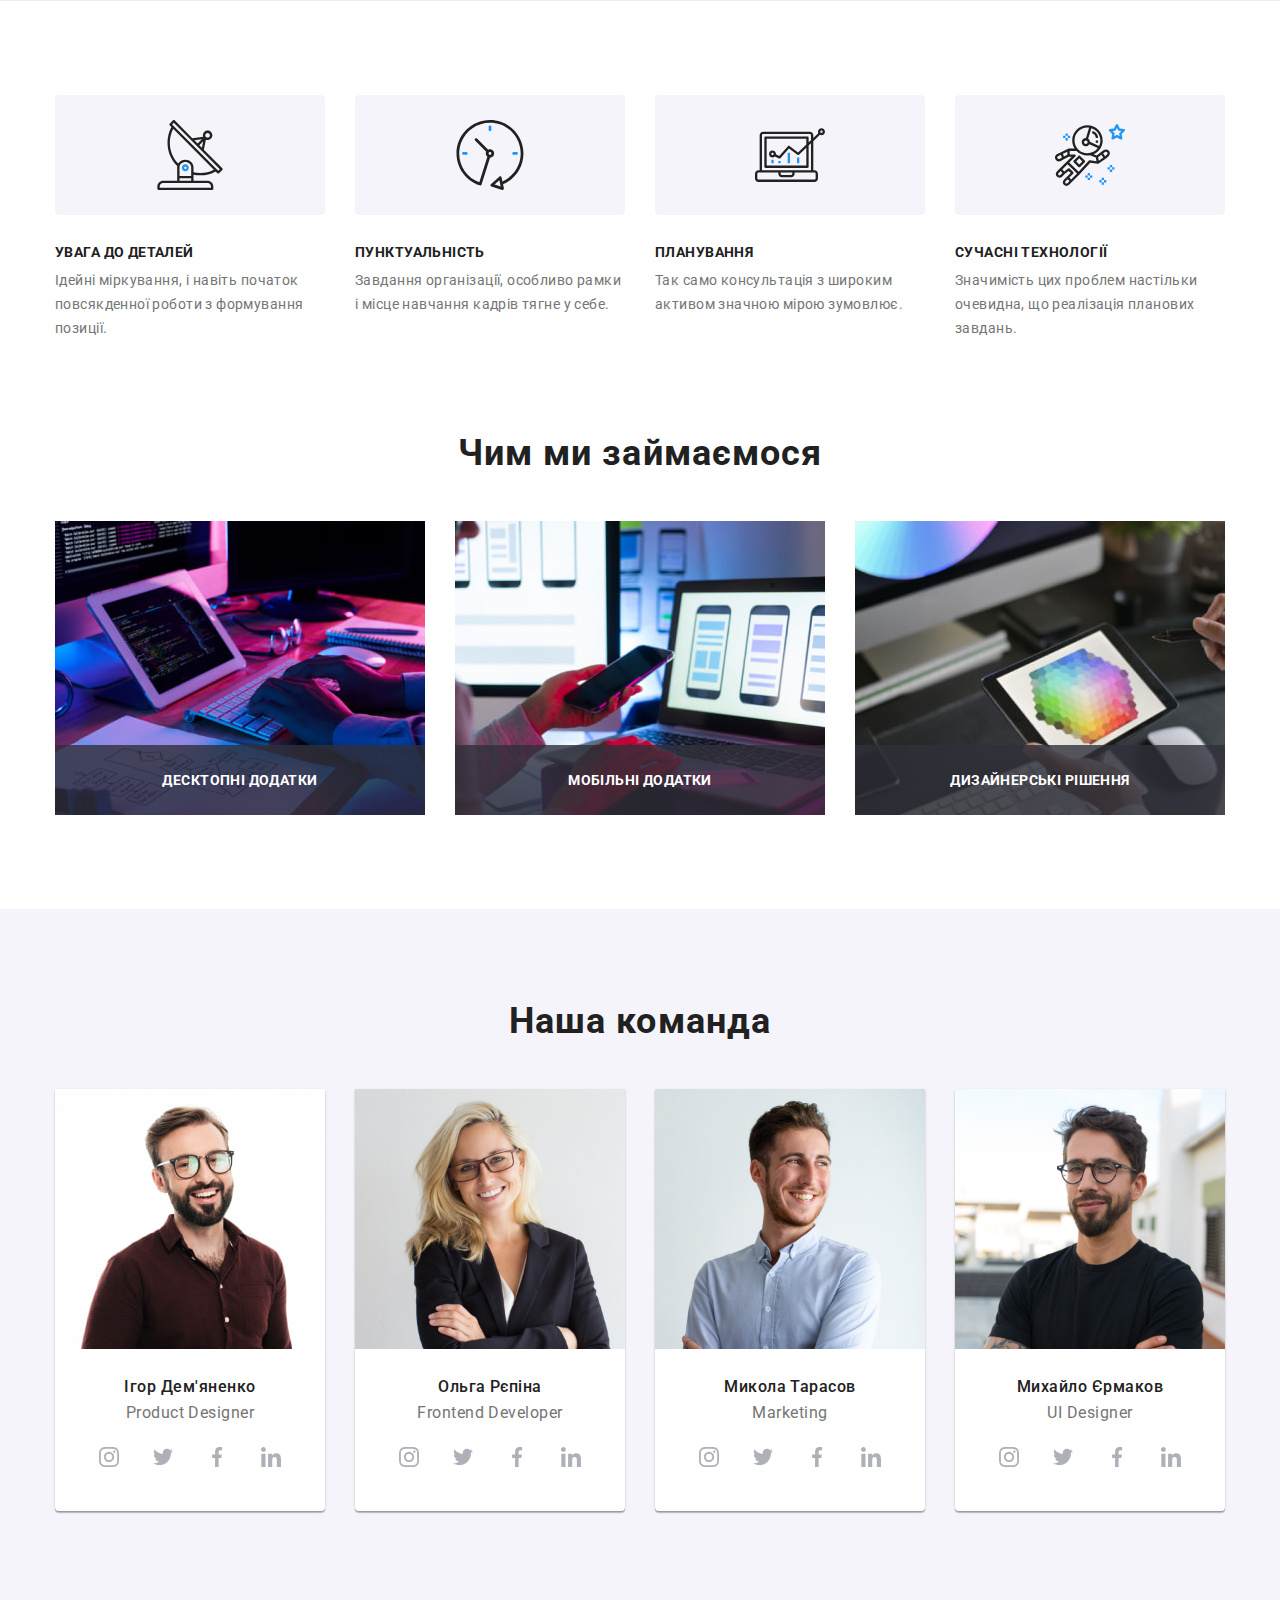
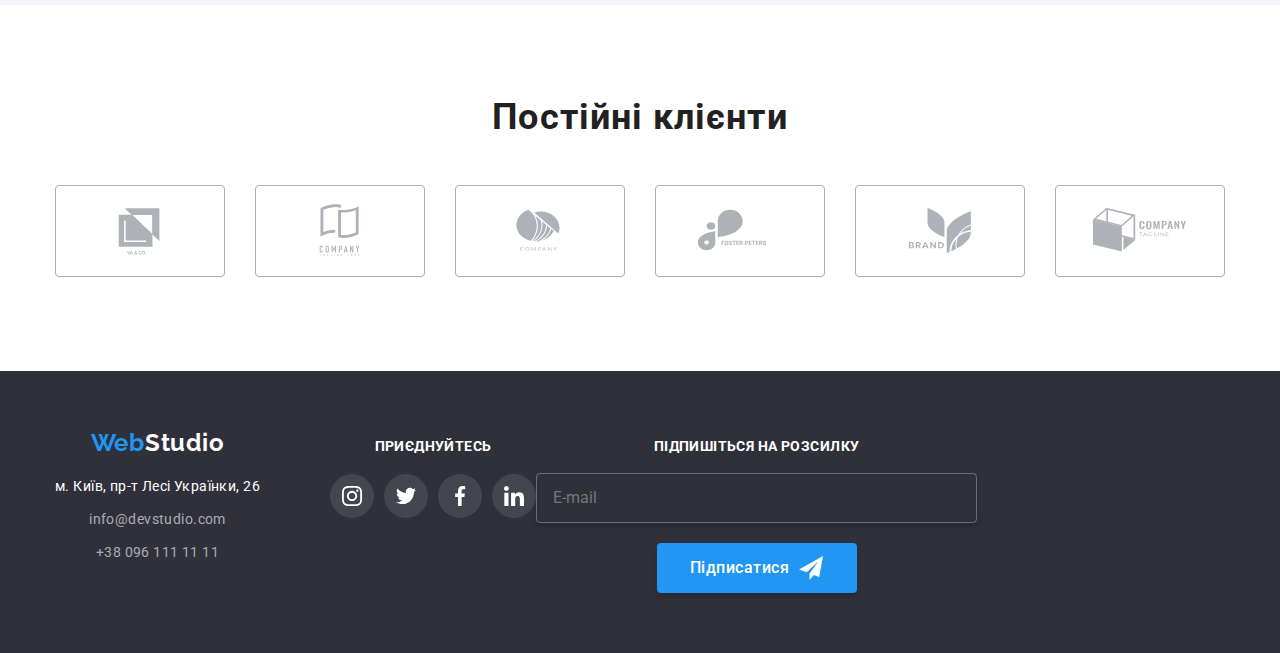
==== index.html @ 17c03bf7 "Update index.html" ====
<!DOCTYPE html>
<html lang="uk">
<head>
    <meta charset="UTF-8">
    <meta name="viewport" content="width=device-width, initial-scale=1.0">
    <title>Головна сторінка студії</title>
    <link rel="preconnect" href="https://fonts.googleapis.com">
    <link rel="preconnect" href="https://fonts.gstatic.com" crossorigin>
    <link rel="stylesheet" href="https://cdn.jsdelivr.net/npm/modern-normalize@2.0.0/modern-normalize.min.css">
    <link
        href="https://fonts.googleapis.com/css2?family=Cookie&family=Montserrat:wght@400;700&family=Raleway:wght@700&family=Roboto:wght@400;500;700;900&display=swap"
        rel="stylesheet">
    <link rel="stylesheet" href="./css/main.min.css">
</head>
<body>
    <header class="header">
       <!-- <div class="header__container container">
          <nav class="navigation">
            <a class="logo" href="/">Web<span class="logo__black">Studio</span></a>
            <ul class="navigation__list list">
                <li class="navigation__item"><a class="navigation__link navigation__link--active" href="./index.html">Студія</a></li>
                <li class="navigation__item"><a class="navigation__link" href="./portfolio.html">Портфоліо</a></li>
                <li class="navigation__item"><a class="navigation__link" href="#">Контакти</a></li>
            </ul>
          </nav>
           <ul class="contact list">
                    <li class="contact__item">
                        <a class="contact__email" href="mailto:info@devstudio.com">
                            <svg class="contact__icon" width="16" height="12">
                               <use href="./img/sprite.svg#icon-envelope">
                               </use>
                            </svg> info@devstudio.com
                        </a>
                    </li>
                    <li class="contact__item">
                        <a class="contact__phone" href="tel:+380961111111">
                           <svg class="contact__icon" width="10" height="16">
                              <use href="./img/sprite.svg#icon-smartphone">
                              </use>
                            </svg> +38 096 111 11 11
                        </a>
                    </li>
            </ul>
       </div> -->
       
       
    </header>

    <main>
        <!-- <section class="section hero overlay">
            <div class="container hero__container">
                <h1 class="hero__title">Ефективні рішення для вашого бізнесу</h1>
                <button type="button" class="btn hero__btn" data-modal-open>Замовити послугу</button>
                <div class="back-drop is-hidden" data-modal>
                    <div class="modal-wrapper">
                      <form class="modal-form">

                        <b class="modal-form__title">Залиште свої дані, ми вам передзвонимо</b>

                    <label for="user-name" class="modal-form__group">
                        <span class="modal-form__label">Ім'я</span>
                        <input class="modal-form__input" id="user-name" type="text" name="user-name">
                        <svg  class="modal-form__icon" width="18" height="18">
                            <use href="./img/sprite.svg#icon-person"></use>
                        </svg>
                    </label>

                    <label for="user-phone" class="modal-form__group">
                        <span class="modal-form__label">Телефон</span>
                        <input class="modal-form__input" id="user-phone" type="tel" name="user-phone">
                        <svg class="modal-form__icon" width="18" height="18">
                            <use href="./img/sprite.svg#icon-phone"></use>
                        </svg>
                    </label>

                    <label for="user-email" class="modal-form__group">
                        <span class="modal-form__label">Пошта</span>
                        <input class="modal-form__input" id="user-email" type="email" name="user-email">
                        <svg class="modal-form__icon" width="18" height="18">
                            <use href="./img/sprite.svg#icon-email"></use>
                        </svg>
                    </label>

                    <label for="user-comment" class="modal-form__comment">
                        <span class="modal-form__label">Коментар</span>
                        <textarea class="modal-form__text-comment" name="user-comment" id="user-comment" cols="30" rows="10" placeholder="Введіть текст"></textarea>
                    </label>

                    <label class="modal-form__agreement">
                        <input type="checkbox" name="checkbox" class="modal-form__checkbox visually-hidden">
                        <span class="modal-form__custom-checkbox">
                            <svg class="modal-form__checkbox-icon" width="16" height="15">
                                <use href="./img/sprite.svg#icon-check"></use>
                            </svg>
                        </span>
                        <span class="modal-form__text-agreement">Погоджуюся з розсилкою та приймаю <a class="modal-form__terms" href="#">Умови договору</a></span>
                    </label>

                    <button class="btn modal-form__btn" type="submit">Відправити</button>
                      </form>
                      <button class="close-btn" data-modal-close> 
                        <svg width="18" height="18">
                            <use class="btn-close" href="./img/sprite.svg#icon-close"></use>
                        </svg>
                    </button>
                    </div>
                </div>
            </div>
        </section> -->

        <section class="section features">
           <div class="container features__container">
            <h2 class="visually-hidden">Особливості роботи</h2>
            <ul class="features__list list">
                <li class="features__item">
                    <div class="features__background"><svg class="features_icon" width="70" height="70">
                        <use href="./img/sprite.svg#icon-antenna"></use>
                          </svg>
                    </div>
                    <h3 class="features__subtitle">УВАГА ДО ДЕТАЛЕЙ</h3>
                    <p class="features__content">Ідейні міркування, і навіть початок повсякденної роботи з формування позиції.</p>
                </li>
                <li class="features__item">
                    <div class="features__background"><svg class="features_icon" width="70" height="70">
                            <use href="./img/sprite.svg#icon-clock"></use>
                        </svg>
                    </div>
                    <h3 class="features__subtitle">ПУНКТУАЛЬНІСТЬ</h3>
                    <p class="features__content">Завдання організації, особливо рамки і місце навчання кадрів тягне у себе.</p>
                </li>
                <li class="features__item">
                    <div class="features__background"><svg class="features_icon" width="70" height="70">
                            <use href="./img/sprite.svg#icon-diagram"></use>
                        </svg>
                    </div>
                    <h3 class="features__subtitle">ПЛАНУВАННЯ</h3>
                    <p class="features__content">Так само консультація з широким активом значною мірою зумовлює.</p>
                    
                </li>
                <li class="features__item">
                    <div class="features__background"><svg class="features_icon" width="70" height="70">
                        <use href="./img/sprite.svg#icon-astronaut"></use>
                        </svg>
                    </div>
                    <h3 class="features__subtitle">СУЧАСНІ ТЕХНОЛОГІЇ</h3>
                    <p class="features__content">Значимість цих проблем настільки очевидна, що реалізація планових завдань.</p>
                </li>
            </ul>
           </div>
            </section>

            <section class="section activity">
               <div class="container activity__container">
                <h2 class="activity__title title">Чим ми займаємося</h2>
                <ul class="activity__list list">
                    <li class="activity__type"><img src="./img/activity/activity1.jpg" alt="Створення дизайнів" width="370" height="294">
                        <p class="activity__descr">Десктопні додатки</p>
                    </li>
                    <li class="activity__type"><img src="./img/activity/activity2.jpg" alt="Адаптивність під різні гаджети" width="370"
                            height="294">
                            <p class="activity__descr">Мобільні додатки</p>
                        </li>
                    <li class="activity__type"><img src="./img/activity/activity3.jpg" alt="Підбір кольорів" width="370" height="294">
                        <p class="activity__descr">Дизайнерські рішення</p>
                    </li>
                </ul>
               </div>
            </section>
        

        <section class="section team">
          <div class="container team__container">
            <h2 class="team__title title">Наша команда</h2>
            <ul class="team__list list">
                <li class="team__member">
                    <img src="./img/team/member1.jpg" alt="Фото Ігоря" width="270" height="260">
                   <div class="team__descr">
                    <h3 class="team__name">Ігор Дем'яненко</h3>
                    <p class="team__position">Product Designer</p>
                    <ul class="list socials">
                        <li class="socials__item">
                            <a class="socials__link" href="" target="_blank" rel="noopener noreferrer" aria-label="іконка Instagram">
                                <svg class="socials__icon" width="20" height="20">
                                    <use href="./img/sprite.svg#icon-instagram"></use>
                                </svg>
                            </a> 
                        </li>
                        <li class="socials__item">
                            <a class="socials__link" href="" target="_blank" rel="noopener noreferrer" aria-label="іконка Twitter">
                                <svg class="socials__icon" width="20" height="20">
                                    <use href="./img/sprite.svg#icon-twitter"></use>
                                </svg>
                            </a>
                        </li>
                        <li class="socials__item">
                            <a class="socials__link" href="" target="_blank" rel="noopener noreferrer" aria-label="іконка Facebook">
                                <svg class="socials__icon" width="20" height="20">
                                    <use href="./img/sprite.svg#icon-facebook"></use>
                                </svg>
                            </a>
                        </li>
                        <li class="socials__item">
                            <a class="socials__link" href="" target="_blank" rel="noopener noreferrer" aria-label="іконка Linkedin">
                                <svg class="socials__icon" width="20" height="20">
                                    <use href="./img/sprite.svg#icon-linkedin"></use>
                                </svg>
                            </a>
                        </li>
                    </ul>
                   </div>
                </li>
                <li class="team__member">
                    <img src="./img/team/member2.jpg" alt="Фото Ольги" width="270" height="260">
                    <div class="team__descr">
                        <h3 class="team__name">Ольга Рєпіна</h3>
                        <p class="team__position">Frontend Developer</p>
                        <ul class="list socials">
                            <li class="socials__item">
                                <a class="socials__link" href="" target="_blank" rel="noopener noreferrer" aria-label="іконка Instagram">
                                    <svg class="socials__icon" width="20" height="20">
                                        <use href="./img/sprite.svg#icon-instagram"></use>
                                    </svg>
                                </a>
                            </li>
                            <li class="socials__item">
                                <a class="socials__link" href="" target="_blank" rel="noopener noreferrer" aria-label="іконка Twitter">
                                    <svg class="socials__icon" width="20" height="20">
                                        <use href="./img/sprite.svg#icon-twitter"></use>
                                    </svg>
                                </a>
                            </li>
                            <li class="socials__item">
                                <a class="socials__link" href="" target="_blank" rel="noopener noreferrer" aria-label="іконка Facebook">
                                    <svg class="socials__icon" width="20" height="20">
                                        <use href="./img/sprite.svg#icon-facebook"></use>
                                    </svg>
                                </a>
                            </li>
                            <li class="socials__item">
                                <a class="socials__link" href="" target="_blank" rel="noopener noreferrer" aria-label="іконка Linkedin">
                                    <svg class="socials__icon" width="20" height="20">
                                        <use href="./img/sprite.svg#icon-linkedin"></use>
                                    </svg>
                                </a>
                            </li>
                        </ul>
                    </div>
                </li>
                <li class="team__member">
                    <img src="./img/team/member3.jpg" alt="Фото Миколи" width="270" height="260">
                    <div class="team__descr">
                        <h3 class="team__name">Микола Тарасов</h3>
                        <p class="team__position">Marketing</p>
                        <ul class="list socials">
                            <li class="socials__item">
                                <a class="socials__link" href="" target="_blank" rel="noopener noreferrer" aria-label="іконка Instagram">
                                    <svg class="socials__icon" width="20" height="20">
                                        <use href="./img/sprite.svg#icon-instagram"></use>
                                    </svg>
                                </a>
                            </li>
                            <li class="socials__item">
                                <a class="socials__link" href="" target="_blank" rel="noopener noreferrer" aria-label="іконка Twitter">
                                    <svg class="socials__icon" width="20" height="20">
                                        <use href="./img/sprite.svg#icon-twitter"></use>
                                    </svg>
                                </a>
                            </li>
                            <li class="socials__item">
                                <a class="socials__link" href="" target="_blank" rel="noopener noreferrer" aria-label="іконка Facebook">
                                    <svg class="socials__icon" width="20" height="20">
                                        <use href="./img/sprite.svg#icon-facebook"></use>
                                    </svg>
                                </a>
                            </li>
                            <li class="socials__item">
                                <a class="socials__link" href="" target="_blank" rel="noopener noreferrer" aria-label="іконка Linkedin">
                                    <svg class="socials__icon" width="20" height="20">
                                        <use href="./img/sprite.svg#icon-linkedin"></use>
                                    </svg>
                                </a>
                            </li>
                        </ul>
                    </div>
                </li>
                <li class="team__member">
                    <img src="./img/team/member4.jpg" alt="Фото Михайла" width="270" height="260">
                    <div class="team__descr">
                        <h3 class="team__name">Михайло Єрмаков</h3>
                        <p class="team__position">UI Designer</p>
                        <ul class="list socials">
                            <li class="socials__item">
                                <a class="socials__link" href="" target="_blank" rel="noopener noreferrer" aria-label="іконка Instagram">
                                    <svg class="socials__icon" width="20" height="20">
                                        <use href="./img/sprite.svg#icon-instagram"></use>
                                    </svg>
                                </a>
                            </li>
                            <li class="socials__item">
                                <a class="socials__link" href="" target="_blank" rel="noopener noreferrer" aria-label="іконка Twitter">
                                    <svg class="socials__icon" width="20" height="20">
                                        <use href="./img/sprite.svg#icon-twitter"></use>
                                    </svg>
                                </a>
                            </li>
                            <li class="socials__item">
                                <a class="socials__link" href="" target="_blank" rel="noopener noreferrer" aria-label="іконка Facebook">
                                    <svg class="socials__icon" width="20" height="20">
                                        <use href="./img/sprite.svg#icon-facebook"></use>
                                    </svg>
                                </a>
                            </li>
                            <li class="socials__item">
                                <a class="socials__link" href="" target="_blank" rel="noopener noreferrer" aria-label="іконка Linkedin">
                                    <svg class="socials__icon" width="20" height="20">
                                        <use href="./img/sprite.svg#icon-linkedin"></use>
                                    </svg>
                                </a>
                            </li>
                        </ul>
                    </div>
                </li>
            </ul>
          </div>
        </section>

        <section class="section clients">
            <div class="container clients__container">
                <h2 class="title clients__title">Постійні клієнти</h2>
                <ul class="clients-list list">
                    <li class="clients-list__item">
                        <a href="#" class="clients-list__link">
                            <svg class="clients-list__icon" width="106" height="60">
                                <use href="./img/sprite.svg#icon-logo-1"></use>
                            </svg>
                        </a>
                    </li>
                    <li class="clients-list__item">
                        <a href="#" class="clients-list__link">
                            <svg class="clients-list__icon" width="106" height="60">
                                <use href="./img/sprite.svg#icon-logo-2"></use>
                            </svg>
                        </a>
                    </li>
                    <li class="clients-list__item">
                        <a href="#" class="clients-list__link">
                            <svg class="clients-list__icon" width="106" height="60">
                                <use href="./img/sprite.svg#icon-logo-3"></use>
                            </svg>
                        </a>
                    </li>
                    <li class="clients-list__item">
                        <a href="#" class="clients-list__link">
                            <svg class="clients-list__icon" width="106" height="60">
                                <use href="./img/sprite.svg#icon-logo-4"></use>
                            </svg>
                        </a>
                    </li>
                    <li class="clients-list__item">
                        <a href="#" class="clients-list__link">
                            <svg class="clients-list__icon" width="106" height="60">
                                <use href="./img/sprite.svg#icon-logo-5"></use>
                            </svg>
                        </a>
                    </li>
                    <li class="clients-list__item">
                        <a href="#" class="clients-list__link">
                            <svg class="clients-list__icon" width="106" height="60">
                                <use href="./img/sprite.svg#icon-logo-6"></use>
                            </svg>
                        </a>
                    </li>
                </ul>
            </div>
        </section> 
    </main>

    <footer class="section footer">

      <div class="container footer__container">
        <div class="footer__address"> <a class="footer__logo logo" href="/">Web<span class="logo__white">Studio</span></a>
        <address class="address">
            <p class="address__text">м. Київ, пр-т Лесі Українки, 26</p>
            <a class="address__email" href="mailto:info@devstudio.com">info@devstudio.com</a>
            <a class="address__phone" href="tel:+380961111111">+38 096 111 11 11</a>
        </address>
        </div>
        <div class="footer__content">
            <h2 class="footer-title">Приєднуйтесь</h2>
        
            <ul class="list footer__list">
                <li class="footer__item">
                    <a class="footer__link" href="" target="_blank" rel="noopener noreferrer" aria-label="іконка Instagram">
                        <svg class="footer__icon" width="20" height="20">
                            <use href="./img/sprite.svg#icon-instagram"></use>
                        </svg>
                    </a>
                </li>
                <li class="footer__item">
                    <a class="footer__link" href="" target="_blank" rel="noopener noreferrer" aria-label="іконка Twitter">
                        <svg class="footer__icon" width="20" height="20">
                            <use href="./img/sprite.svg#icon-twitter"></use>
                        </svg>
                    </a>
                </li>
                <li class="footer__item">
                    <a class="footer__link" href="" target="_blank" rel="noopener noreferrer" aria-label="іконка Facebook">
                        <svg class="footer__icon" width="20" height="20">
                            <use href="./img/sprite.svg#icon-facebook"></use>
                        </svg>
                    </a>
                </li>
                <li class="footer__item">
                    <a class="footer__link" href="" target="_blank" rel="noopener noreferrer" aria-label="іконка Linkedin">
                        <svg class="footer__icon" width="20" height="20">
                            <use href="./img/sprite.svg#icon-linkedin"></use>
                        </svg>
                    </a>
                </li>
            </ul>
        </div>

        <form class="follow" name="follow-up">
            <b class="follow__title">Підпишіться на розсилку</b>
           <div class="follow__wrapper">
            <input class="follow__input" name="email" id="email" type="email" placeholder="E-mail" />
            <button class="follow__btn btn" type="submit">Підписатися</button>
           </div>
        </form>
       
      </div>
    </footer>
    
    <!-- <div class="mob-menu container">
        <ul class="mob-menu__nav list">
            <li class="mob-menu__item"> 
                <a href="" class="mob-menu__link">Студія</a>
             </li>
            <li class="mob-menu__item"> 
                <a href="" class="mob-menu__link">Портфоліо</a>
             </li>
            <li class="mob-menu__item"> 
                <a href="" class="mob-menu__link">Контакти</a>
             </li>
        </ul>
    
        <ul class="mob-menu__contacts list">
            <li class="mob-menu__contact-item"> 
                <a href="tel:+380961111111" class="mob-menu__tel">+38 096 111 11 11</a>
            </li>
            <li class="mob-menu__contact-item"> 
                <a href="mailto:info@devstudio.com"
                    class="mob-menu__mail">info@devstudio.com</a>
                </li>
        </ul>
    
        <ul class="mob-menu__socials list">
            <li class="mob-menu__socials-item">
                <a href="" class="mob-menu__socials-link after">Instagram</a>
            </li>
            <li class="mob-menu__socials-item">
                <a href="" class="mob-menu__socials-link after">Twitter</a>
            </li>
            <li class="mob-menu__socials-item">
                <a href="" class="mob-menu__socials-link after">Facebook</a>
            </li>
            <li class="mob-menu__socials-item">
                <a href="" class="mob-menu__socials-link">LinkedIn</a>
            </li>
        </ul>
      
    </div> -->
    
    <script src="./js/modal.js"></script>

</body>
</html>
---- css/main.min.css ----
:root{--main-font: "Roboto", sans-serif;--secondary-font: "Raleway", sans-serif;--main-cl: #757575;--accent-cl: #2196F3;--white-cl: #FFFFFF;--title-cl: #212121;--txt-footer-cl: rgba(255, 255, 255, 0.60);--black-cl: #000000;--border-cl: #ECECEC;--icon-cl: rgba(175, 177, 184, 1);--dark-bg: #2F303A;--light-bg: #F5F4FA;--accent-bg: #2196F3;--hero-bg: #c4c4c4;--standard: 250ms cubic-bezier(0.4, 0, 0.2, 1)}.visually-hidden{-webkit-clip-path:inset(50%);clip-path:inset(50%);height:1px;overflow:hidden;position:absolute;white-space:nowrap;width:1px}body{font-family:var(--main-font);color:var(--main-cl)}img{display:block}.section{padding-top:60px;padding-bottom:60px}@media screen and (min-width: 1200px){.section{padding-top:94px;padding-bottom:94px}}.title{margin-bottom:50px;color:var(--title-cl);text-align:center;font-size:36px;font-weight:700;line-height:1;letter-spacing:1.08px}.btn{font-family:inherit;cursor:pointer;padding:10px 32px;color:var(--white-cl);background-color:var(--accent-bg);text-align:center;font-size:16px;font-weight:500;line-height:1.62;letter-spacing:.48px;border:none;border-radius:4px;-webkit-box-shadow:0px 4px 4px 0px rgba(0,0,0,.15);box-shadow:0px 4px 4px 0px rgba(0,0,0,.15)}.container{padding-left:15px;padding-right:15px;margin-left:auto;margin-right:auto}@media screen and (min-width: 480px){.container{width:480px}}@media screen and (min-width: 768px){.container{width:768px}}@media screen and (min-width: 1200px){.container{width:1200px}}h1,h2,h3,h4,h5,h6,p{margin:0}.list{list-style:none;padding:0;margin:0}.header{border-bottom:1px solid var(--border-cl)}.header__container{display:-webkit-box;display:-ms-flexbox;display:flex;-webkit-box-align:center;-ms-flex-align:center;align-items:center}.logo{margin-right:93px;color:var(--accent-cl);font-family:var(--secondary-font);font-size:26px;font-weight:700;line-height:1;letter-spacing:.78px;text-decoration:none}.logo__black{color:var(--black-cl)}.logo__white{color:var(--white-cl)}.navigation{display:-webkit-box;display:-ms-flexbox;display:flex;-webkit-box-align:center;-ms-flex-align:center;align-items:center}.navigation__list{display:-webkit-box;display:-ms-flexbox;display:flex}.navigation__item:not(:last-child){margin-right:50px}.navigation__link{position:relative;display:block;padding-top:32px;padding-bottom:32px;color:var(--title-cl);font-size:14px;font-weight:500;line-height:1;letter-spacing:.28px;text-decoration:none;-webkit-transition:color var(--standard);transition:color var(--standard)}.navigation__link:hover,.navigation__link:focus{color:var(--accent-cl)}.navigation__link--active{color:var(--accent-cl)}.navigation__link--active::after{content:"";display:block;position:absolute;bottom:0;left:0;width:100%;height:4px;border-radius:2px;background-color:var(--accent-cl)}.contact{display:-webkit-box;display:-ms-flexbox;display:flex;-webkit-box-align:center;-ms-flex-align:center;align-items:center;margin-left:auto}.contact__item{margin-left:50px}.contact__email{text-decoration:none;display:-webkit-box;display:-ms-flexbox;display:flex;-webkit-box-align:center;-ms-flex-align:center;align-items:center;color:var(--main-cl);font-size:14px;font-weight:500;line-height:1;letter-spacing:.28px;-webkit-transition:color var(--standard);transition:color var(--standard)}.contact__email:hover,.contact__email:focus{color:var(--accent-cl)}.contact__phone{text-decoration:none;display:-webkit-box;display:-ms-flexbox;display:flex;-webkit-box-align:center;-ms-flex-align:center;align-items:center;color:var(--main-cl);font-size:14px;font-weight:500;line-height:1;letter-spacing:.28px;-webkit-transition:color var(--standard);transition:color var(--standard)}.contact__phone:hover,.contact__phone:focus{color:var(--accent-cl)}.contact__icon{fill:#757575;margin-right:10px;-webkit-transition:fill var(--standard);transition:fill var(--standard)}.contact__email:hover .contact__icon,.contact__email:focus .contact__icon{fill:var(--accent-cl)}.contact__phone:hover .contact__icon,.contact__phone:focus .contact__icon{fill:var(--accent-cl)}.hero{padding-top:200px;padding-bottom:200px}.overlay{max-width:1600px;margin-left:auto;margin-right:auto;background-color:var(--hero-bg);background-image:-webkit-gradient(linear, left top, right top, from(rgba(47, 48, 58, 0.4)), to(rgba(47, 48, 58, 0.4))),url(../img/hero/overlay.jpg);background-image:linear-gradient(to right, rgba(47, 48, 58, 0.4), rgba(47, 48, 58, 0.4)),url(../img/hero/overlay.jpg);background-repeat:no-repeat;background-position:center}.hero__title{margin:0 auto;width:696px;margin-bottom:30px;color:var(--white-cl);text-align:center;font-size:44px;font-weight:900;line-height:1.36;letter-spacing:2.64px;text-transform:uppercase}.hero__btn{display:block;margin:0 auto}.back-drop{position:fixed;top:0;right:0;width:100%;height:100%;background-color:rgba(0,0,0,.2);z-index:10;opacity:1;visibility:visible;-webkit-transition:opacity var(--standard),visibility var(--standard);transition:opacity var(--standard),visibility var(--standard)}.back-drop.is-hidden{opacity:0;pointer-events:none;visibility:hidden}.back-drop.is-hidden .modal-wrapper{-webkit-transform:translate(-50%, -50%) scale(0.9);transform:translate(-50%, -50%) scale(0.9)}.modal-wrapper{padding:40px;position:absolute;top:50%;left:50%;width:528px;height:581px;border-radius:4px;background:var(--white-cl);-webkit-box-shadow:0px 2px 1px 0px rgba(0,0,0,.2),0px 1px 1px 0px rgba(0,0,0,.14),0px 1px 3px 0px rgba(0,0,0,.12);box-shadow:0px 2px 1px 0px rgba(0,0,0,.2),0px 1px 1px 0px rgba(0,0,0,.14),0px 1px 3px 0px rgba(0,0,0,.12);-webkit-transform:translate(-50%, -50%) scale(1.1);transform:translate(-50%, -50%) scale(1.1);-webkit-transition:-webkit-transform var(--standard);transition:-webkit-transform var(--standard);transition:transform var(--standard);transition:transform var(--standard), -webkit-transform var(--standard)}.close-btn{position:absolute;top:8px;right:8px;display:-webkit-box;display:-ms-flexbox;display:flex;-webkit-box-align:center;-ms-flex-align:center;align-items:center;-webkit-box-pack:center;-ms-flex-pack:center;justify-content:center;width:30px;height:30px;padding:0;background-color:var(--white-cl);border-radius:50%;border:1px solid rgba(0,0,0,.1);cursor:pointer;-webkit-transition:fill var(--standard);transition:fill var(--standard)}.close-btn:hover,.close-btn:focus{fill:var(--accent-cl)}.modal-form{width:448px}.modal-form__title{display:block;margin-bottom:12px;color:var(--title-cl);text-align:center;font-size:20px;font-weight:700;line-height:1;letter-spacing:.6px}.modal-form__group{display:block;margin-bottom:10px;position:relative;cursor:pointer}.modal-form__group:last-child{margin-bottom:0}.modal-form__label{display:block;margin-bottom:4px;color:var(--main-cl);font-size:12px;line-height:1;letter-spacing:.12px}.modal-form__input{position:relative;outline:rgba(0,0,0,0);width:100%;height:40px;padding:12px 42px;border-radius:4px;border:1px solid rgba(33,33,33,.2);-webkit-transition:border-color var(--standard);transition:border-color var(--standard)}.modal-form__input:focus,.modal-form__input:hover{border:1px solid #2196f3;border-radius:4px}.modal-form__text-comment{margin-bottom:20px;padding:12px 16px;outline:rgba(0,0,0,0);width:100%;height:120px;border-radius:4px;border:1px solid rgba(33,33,33,.2);resize:none;-webkit-transition:border-color var(--standard);transition:border-color var(--standard)}.modal-form__text-comment:focus,.modal-form__text-comment:hover{border:1px solid #2196f3;border-radius:4px}.modal-form__text-comment::-webkit-input-placeholder{color:rgba(117,117,117,.5);font-size:12px;line-height:1;letter-spacing:.12px}.modal-form__text-comment::-moz-placeholder{color:rgba(117,117,117,.5);font-size:12px;line-height:1;letter-spacing:.12px}.modal-form__text-comment:-ms-input-placeholder{color:rgba(117,117,117,.5);font-size:12px;line-height:1;letter-spacing:.12px}.modal-form__text-comment::-ms-input-placeholder{color:rgba(117,117,117,.5);font-size:12px;line-height:1;letter-spacing:.12px}.modal-form__text-comment::placeholder{color:rgba(117,117,117,.5);font-size:12px;line-height:1;letter-spacing:.12px}.modal-form__icon{position:absolute;bottom:11px;left:12px;fill:var(--title-cl);-webkit-transition:fill var(--standard);transition:fill var(--standard)}.modal-form__input:focus~.modal-form__icon,.modal-form__input:hover~.modal-form__icon{fill:var(--accent-cl)}.modal-form__agreement{display:-webkit-box;display:-ms-flexbox;display:flex;-webkit-box-align:baseline;-ms-flex-align:baseline;align-items:baseline;-webkit-box-pack:center;-ms-flex-pack:center;justify-content:center}.modal-form__custom-checkbox{margin-right:7px;width:16px;height:15px;display:-webkit-box;display:-ms-flexbox;display:flex;-webkit-box-align:center;-ms-flex-align:center;align-items:center;-webkit-box-pack:center;-ms-flex-pack:center;justify-content:center;outline:2px solid var(--title-cl);outline-offset:-2px;border-radius:2px;-webkit-transition:outline var(--standard),background-color var(--standard);transition:outline var(--standard),background-color var(--standard)}.modal-form__checkbox:focus+.modal-form__custom-checkbox{outline:2px solid var(--accent-cl)}.modal-form__checkbox-icon{opacity:0;border-radius:2px;-webkit-transition:opacity var(--standard);transition:opacity var(--standard)}.modal-form__checkbox:checked+.modal-form__custom-checkbox{outline:var(--accent-cl);background-color:var(--accent-cl)}.modal-form__checkbox:checked+.modal-form__custom-checkbox .modal-form__checkbox-icon{opacity:1}.modal-form__text-agreement{margin-bottom:36px;color:var(--main-cl);font-size:14px;line-height:1.71;letter-spacing:.42px}.modal-form__terms{color:var(--accent-cl);line-height:24px;letter-spacing:.42px}.modal-form__btn{display:block;margin:0 auto;width:200px;height:50px;border:none;border-radius:4px;background:var(--accent-cl);-webkit-box-shadow:0px 4px 4px 0px rgba(0,0,0,.15);box-shadow:0px 4px 4px 0px rgba(0,0,0,.15);color:var(--white-cl);text-align:center;font-size:16px;font-weight:700;line-height:1.87;letter-spacing:.96px}.features__list{display:-webkit-box;display:-ms-flexbox;display:flex;-ms-flex-wrap:wrap;flex-wrap:wrap}@media screen and (max-width: 767.98px){.features__list{display:block}}@media screen and (min-width: 768px)and (max-width: 1199.98px){.features__list{gap:30px}}@media screen and (max-width: 767.98px){.features__item{width:100%}}@media screen and (min-width: 768px)and (max-width: 1199.98px){.features__item{-ms-flex-preferred-size:calc((100% - 30px)/2);flex-basis:calc((100% - 30px)/2)}}@media screen and (min-width: 1200px){.features__item{width:270px}.features__item:not(:last-child){margin-right:30px}}.features__subtitle{margin-bottom:10px;color:var(--title-cl);font-size:14px;font-weight:700;line-height:1;letter-spacing:.42px;text-transform:uppercase}@media screen and (max-width: 767.98px){.features__subtitle{text-align:center}}.features__content{font-size:14px;line-height:1.71;letter-spacing:.42px}.features__background{display:-webkit-box;display:-ms-flexbox;display:flex;-webkit-box-align:center;-ms-flex-align:center;align-items:center;-webkit-box-pack:center;-ms-flex-pack:center;justify-content:center;height:120px;border-radius:4px;margin-bottom:30px;background:var(--light-bg)}@media screen and (max-width: 767.98px){.features__background{width:100%}}.activity{display:none;padding-top:0}@media screen and (min-width: 1200px){.activity{display:-webkit-box;display:-ms-flexbox;display:flex}}.activity__list{display:-webkit-box;display:-ms-flexbox;display:flex;-webkit-box-pack:center;-ms-flex-pack:center;justify-content:center}.activity__type{position:relative;margin-right:30px}.activity__type:last-child{margin-right:0}.activity__descr{position:absolute;bottom:0;right:0;display:-webkit-box;display:-ms-flexbox;display:flex;-webkit-box-align:center;-ms-flex-align:center;align-items:center;-webkit-box-pack:center;-ms-flex-pack:center;justify-content:center;width:100%;height:70px;background-color:rgba(47,48,58,.8);color:var(--white-cl);text-align:center;font-size:14px;font-weight:700;line-height:1;letter-spacing:.42px;text-transform:uppercase}.team{background-color:var(--light-bg)}.team__list{display:-webkit-box;display:-ms-flexbox;display:flex;-ms-flex-wrap:wrap;flex-wrap:wrap}@media screen and (max-width: 767.98px){.team__list{display:block}}@media screen and (min-width: 768px)and (max-width: 1199.98px){.team__list{gap:30px}}.team__member{border-radius:0px 0px 4px 4px;background:#fff;-webkit-box-shadow:0px 2px 1px 0px rgba(0,0,0,.2),0px 1px 1px 0px rgba(0,0,0,.14),0px 1px 3px 0px rgba(0,0,0,.12);box-shadow:0px 2px 1px 0px rgba(0,0,0,.2),0px 1px 1px 0px rgba(0,0,0,.14),0px 1px 3px 0px rgba(0,0,0,.12)}@media screen and (max-width: 767.98px){.team__member{width:100%}.team__member:not(:last-child){margin-bottom:30px}}@media screen and (min-width: 768px)and (max-width: 1199.98px){.team__member{-ms-flex-preferred-size:calc((100% - 30px)/2);flex-basis:calc((100% - 30px)/2)}}@media screen and (min-width: 1200px){.team__member{width:270px;margin-right:30px}}.team__member:last-child{margin-right:0}.team__descr{padding-top:30px;padding-bottom:30px}.team__name{margin-bottom:10px;color:var(--title-cl);text-align:center;font-size:16px;font-weight:500;line-height:1;letter-spacing:.48px}.team__position{margin-bottom:16px;color:var(--main-cl);text-align:center;font-size:16px;line-height:1;letter-spacing:.48px}.socials{display:-webkit-box;display:-ms-flexbox;display:flex;-webkit-box-pack:center;-ms-flex-pack:center;justify-content:center;-webkit-box-align:center;-ms-flex-align:center;align-items:center}.socials__item{display:-webkit-box;display:-ms-flexbox;display:flex;-webkit-box-align:center;-ms-flex-align:center;align-items:center;-webkit-box-pack:center;-ms-flex-pack:center;justify-content:center;width:44px;height:44px;background-color:#fff;border-radius:50%;-webkit-transition:background-color var(--standard);transition:background-color var(--standard)}.socials__item:hover,.socials__item:focus{background-color:var(--accent-bg)}.socials__item:not(:last-child){margin-right:10px}.socials__icon{fill:var(--icon-cl);-webkit-transition:fill var(--standard);transition:fill var(--standard)}.socials__item:hover .socials__icon,.socials__item:focus .socials__icon{fill:#fff}.clients-list{display:-webkit-box;display:-ms-flexbox;display:flex;-ms-flex-wrap:wrap;flex-wrap:wrap;-webkit-box-align:center;-ms-flex-align:center;align-items:center;-webkit-box-pack:center;-ms-flex-pack:center;justify-content:center}@media screen and (max-width: 1199.98px){.clients-list{gap:30px}}@media screen and (max-width: 767.98px){.clients-list__item{-ms-flex-preferred-size:calc((100% - 30px)/2);flex-basis:calc((100% - 30px)/2)}}@media screen and (min-width: 768px)and (max-width: 1199.98px){.clients-list__item{-ms-flex-preferred-size:calc((100% - 60px)/3);flex-basis:calc((100% - 60px)/3)}}@media screen and (min-width: 1200px){.clients-list__item{-ms-flex-preferred-size:calc((100% - 150px)/6);flex-basis:calc((100% - 150px)/6)}.clients-list__item:not(:last-child){margin-right:30px}}.clients-list__link{display:-webkit-box;display:-ms-flexbox;display:flex;-webkit-box-align:center;-ms-flex-align:center;align-items:center;-webkit-box-pack:center;-ms-flex-pack:center;justify-content:center;height:92px;border-radius:4px;border:1px solid #afb1b8;-webkit-transition:border-color var(--standard);transition:border-color var(--standard)}.clients-list__link:hover,.clients-list__link:focus{border-color:var(--accent-cl)}.clients-list__icon{fill:var(--icon-cl);-webkit-transition:fill var(--standard);transition:fill var(--standard)}.clients-list__link:hover .clients-list__icon,.clients-list__link:focus .clients-list__icon{fill:var(--accent-cl)}.footer{background-color:var(--dark-bg);padding-top:60px;padding-bottom:60px}.footer__container{display:block;text-align:center}@media screen and (min-width: 768px){.footer__container{display:-webkit-box;display:-ms-flexbox;display:flex;-webkit-box-align:baseline;-ms-flex-align:baseline;align-items:baseline}}@media screen and (min-width: 768px)and (max-width: 1199.98px){.footer__address{margin-right:165px}}@media screen and (min-width: 1200px){.footer__address{margin-right:70px}}.footer__logo{margin-right:0;margin-bottom:20px;font-size:24px;letter-spacing:.72px}.address{margin-top:20px;color:var(--white-cl);font-size:14px;font-style:normal;line-height:1.71;letter-spacing:.42px;text-align:center}.address__text{margin-bottom:9px;text-align:center}.address__email{text-decoration:none;margin-bottom:9px;display:block;color:var(--txt-footer-cl);font-size:14px;font-style:1;line-height:1.71;letter-spacing:.42px;-webkit-transition:color var(--standard);transition:color var(--standard)}.address__email:hover,.address__email:focus{color:var(--accent-cl)}.address__phone{text-decoration:none;display:block;color:var(--txt-footer-cl);font-size:14px;font-style:1;line-height:1.71;letter-spacing:.42px;-webkit-transition:color var(--standard);transition:color var(--standard)}.address__phone:hover,.address__phone:focus{color:var(--accent-cl)}@media screen and (max-width: 1199.98px){.address__phone{margin-bottom:60px}}.footer__content{display:block;-webkit-box-align:center;-ms-flex-align:center;align-items:center;-webkit-box-pack:center;-ms-flex-pack:center;justify-content:center}.footer-title{color:var(--white-cl);margin-bottom:20px;font-size:14px;font-weight:700;letter-spacing:.42px;text-transform:uppercase}.footer__list{display:-webkit-box;display:-ms-flexbox;display:flex;-webkit-box-align:center;-ms-flex-align:center;align-items:center;-webkit-box-pack:center;-ms-flex-pack:center;justify-content:center}@media screen and (max-width: 767.98px){.footer__list{margin-bottom:60px}}.footer__link{display:-webkit-box;display:-ms-flexbox;display:flex;-webkit-box-align:center;-ms-flex-align:center;align-items:center;-webkit-box-pack:center;-ms-flex-pack:center;justify-content:center;width:44px;height:44px;border-radius:50%;background-color:rgba(255,255,255,.1);-webkit-transition:background-color var(--standard);transition:background-color var(--standard)}.footer__link:hover,.footer__link:focus{background-color:var(--accent-bg)}.footer__icon{fill:var(--white-cl)}.footer__item:not(:last-child){margin-right:10px}@media screen and (min-width: 768px){.follow{display:block}}.follow__title{display:block;margin-bottom:20px;color:var(--white-cl);font-weight:700;font-size:14px;line-height:1;letter-spacing:.42px;text-transform:uppercase}.follow__wrapper{display:block}.follow__input{outline:rgba(0,0,0,0);padding:15px 16px;width:100%;height:50px;margin-bottom:20px;color:var(--white-cl);border-radius:4px;border:1px solid rgba(255,255,255,.3);background:rgba(33,150,243,0);-webkit-box-shadow:0px 4px 4px 0px rgba(0,0,0,.15);box-shadow:0px 4px 4px 0px rgba(0,0,0,.15)}.follow__btn{display:-webkit-inline-box;display:-ms-inline-flexbox;display:inline-flex;-webkit-box-pack:center;-ms-flex-pack:center;justify-content:center;-webkit-box-align:center;-ms-flex-align:center;align-items:center;width:200px;height:50px}.follow__btn::after{content:"";margin-left:10px;width:24px;height:24px;background-image:url(../img/icons/send.svg);background-size:contain}.filter{display:-webkit-box;display:-ms-flexbox;display:flex;-webkit-box-align:center;-ms-flex-align:center;align-items:center;-webkit-box-pack:center;-ms-flex-pack:center;justify-content:center;margin-bottom:50px}.filter__item{margin-right:8px}.filter__item:last-child{margin-right:0}.filter__btn{border-radius:4px;padding:6px 22px;-ms-flex-negative:0;flex-shrink:0;border:none;color:var(--title-cl);background-color:var(--light-bg);text-align:center;font-size:16px;font-weight:500;line-height:1.62;letter-spacing:.48px;-webkit-box-shadow:none;box-shadow:none;-webkit-transition:color var(--standard),background-color var(--standard),-webkit-box-shadow var(--standard);transition:color var(--standard),background-color var(--standard),-webkit-box-shadow var(--standard);transition:color var(--standard),background-color var(--standard),box-shadow var(--standard);transition:color var(--standard),background-color var(--standard),box-shadow var(--standard),-webkit-box-shadow var(--standard)}.filter__btn:hover,.filter__btn:focus{color:var(--white-cl);background-color:var(--accent-bg);-webkit-box-shadow:0px 2px 2px 0px rgba(0,0,0,.12),0px 1px 2px 0px rgba(0,0,0,.08),0px 3px 1px 0px rgba(0,0,0,.1);box-shadow:0px 2px 2px 0px rgba(0,0,0,.12),0px 1px 2px 0px rgba(0,0,0,.08),0px 3px 1px 0px rgba(0,0,0,.1)}.filter__btn--active{color:var(--white-cl);background-color:var(--accent-bg);-webkit-box-shadow:0px 2px 2px 0px rgba(0,0,0,.12),0px 1px 2px 0px rgba(0,0,0,.08),0px 3px 1px 0px rgba(0,0,0,.1);box-shadow:0px 2px 2px 0px rgba(0,0,0,.12),0px 1px 2px 0px rgba(0,0,0,.08),0px 3px 1px 0px rgba(0,0,0,.1)}.cards-set{display:-webkit-box;display:-ms-flexbox;display:flex;-ms-flex-wrap:wrap;flex-wrap:wrap;gap:30px}.cards-set__item{-ms-flex-preferred-size:calc((100% - 60px)/3);flex-basis:calc((100% - 60px)/3)}.cards-set__wrap{position:relative;overflow:hidden}.cards-set__overlay{color:var(--white-cl);font-size:18px;line-height:1.55;letter-spacing:.54px;display:inline-block;padding:63px 24px;position:absolute;top:0;left:0;height:100%;width:100%;background-color:rgba(33,150,243,.9);-webkit-transform:translateY(100%);transform:translateY(100%);-webkit-transition-duration:250ms;transition-duration:250ms;-webkit-transition-timing-function:cubic-bezier(0.4, 0, 0.2, 1);transition-timing-function:cubic-bezier(0.4, 0, 0.2, 1)}.cards-set__link:hover .cards-set__overlay{-webkit-transform:translateY(0);transform:translateY(0)}.cards-set__bottom{padding:20px 24px;border-bottom:1px solid #eee;border-right:1px solid #eee;border-left:1px solid #eee}.cards-set__title{margin-bottom:4px;color:var(--title-cl);font-size:18px;line-height:2;letter-spacing:1.08px}.cards-set__descr{color:var(--main-cl);font-size:16px;line-height:1.87;letter-spacing:.48px}.cards-set__link{text-decoration:none;display:block;-webkit-transition:-webkit-box-shadow var(--standard);transition:-webkit-box-shadow var(--standard);transition:box-shadow var(--standard);transition:box-shadow var(--standard), -webkit-box-shadow var(--standard)}.cards-set__link:hover,.cards-set__link:focus{-webkit-box-shadow:1px 4px 6px 0px rgba(0,0,0,.16),0px 4px 4px 0px rgba(0,0,0,.06),0px 1px 1px 0px rgba(0,0,0,.12);box-shadow:1px 4px 6px 0px rgba(0,0,0,.16),0px 4px 4px 0px rgba(0,0,0,.06),0px 1px 1px 0px rgba(0,0,0,.12)}.mob-menu{position:fixed;left:0;top:0;width:100%;height:100%;padding:48px 40px;background-color:var(--white-cl);display:-webkit-box;display:-ms-flexbox;display:flex;-webkit-box-orient:vertical;-webkit-box-direction:normal;-ms-flex-direction:column;flex-direction:column}.mob-menu__link{color:var(--title-cl);font-size:40px;font-weight:500;line-height:1;letter-spacing:.8px;text-decoration:none;-webkit-transition:color var(--standard);transition:color var(--standard)}.mob-menu__link:hover,.mob-menu__link:focus{color:var(--accent-cl)}.mob-menu__item{margin-bottom:32px}.mob-menu__contacts{margin-top:auto}.mob-menu__contact-item{margin-bottom:32px}.mob-menu__tel{color:var(--accent-cl);font-size:34px;font-weight:500;line-height:1;letter-spacing:.68px;text-decoration:none}.mob-menu__mail{color:var(--main-cl);font-size:24px;font-weight:500;line-height:1;letter-spacing:.48px;text-decoration:none}.mob-menu__socials{display:-webkit-box;display:-ms-flexbox;display:flex;margin-top:32px}.mob-menu__socials-item{padding-right:10px}.mob-menu__socials-item:not(:last-child){margin-right:10px}.after::after{content:"";display:block;position:absolute;bottom:0;right:-10px;width:1px;height:22px;background-color:rgba(33,33,33,.2)}.mob-menu__socials-link{position:relative;color:var(--accent-cl);font-size:18px;font-weight:500;line-height:1.22;letter-spacing:.36px;text-decoration:none}/*# sourceMappingURL=main.min.css.map */
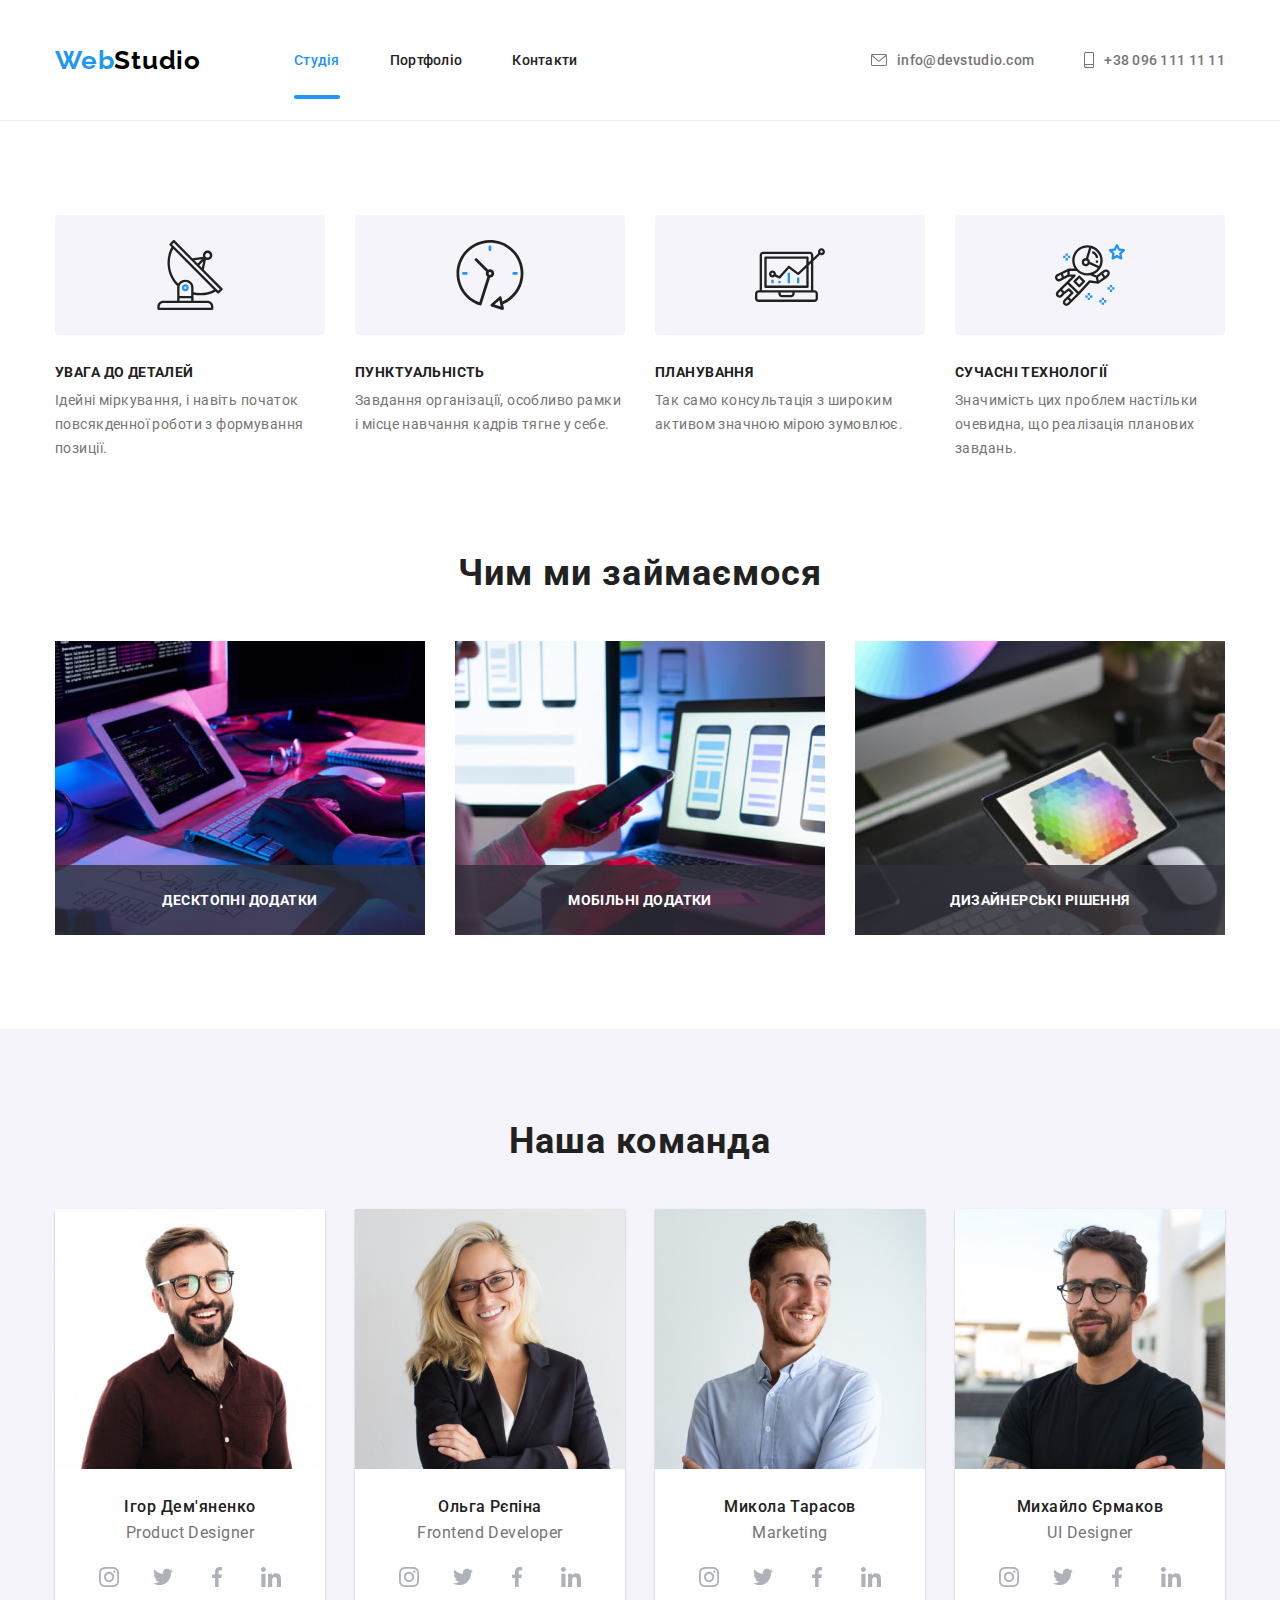
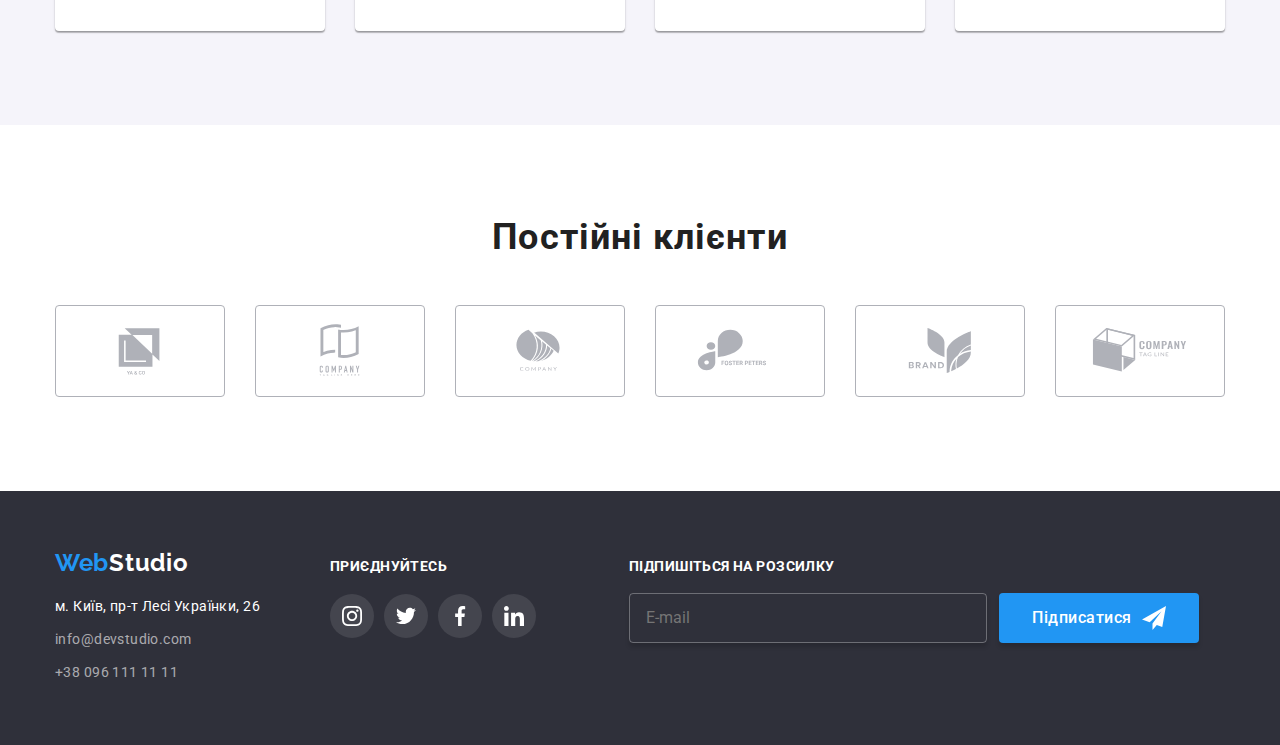
==== commit e2e36bd9: "Update index.html" ====
--- a/index.html
+++ b/index.html
@@ -14,15 +14,66 @@
 </head>
 <body>
     <header class="header">
-       <!-- <div class="header__container container">
+       <div class="header__container container">
           <nav class="navigation">
-            <a class="logo" href="/">Web<span class="logo__black">Studio</span></a>
+            <a class="logo navigation__logo" href="/">Web<span class="logo__black">Studio</span></a>
+            <button class="mob-btn js-open-menu" type="button"  aria-expanded="false"
+          aria-controls="mobile-menu">
+                <svg width="40" height="40" aria-label="Перемикач мобільного меню">
+                    <use class="mob-btn__icon-menu " href="./img/sprite.svg#icon-menu"></use>
+                </svg>
+            </button>
+                    </nav>
+                <div class="mob-menu container js-menu-container">
+                    <button class="mob-btn js-close-menu" type="button" aria-expanded="false" aria-controls="mobile-menu">
+                        <svg width="40" height="40" aria-label="Перемикач мобільного меню">
+                            <use class="mob-btn__icon-close" href="./img/sprite.svg#icon-close_menu"></use>
+                        </svg>
+                    </button>
+                        <ul class="mob-menu__nav list">
+                            <li class="mob-menu__item"> 
+                                <a href="" class="mob-menu__link">Студія</a>
+                             </li>
+                            <li class="mob-menu__item"> 
+                                <a href="" class="mob-menu__link">Портфоліо</a>
+                             </li>
+                            <li class="mob-menu__item"> 
+                                <a href="" class="mob-menu__link">Контакти</a>
+                             </li>
+                        </ul>
+                    
+                        <ul class="mob-menu__contacts list">
+                            <li class="mob-menu__contact-item"> 
+                                <a href="tel:+380961111111" class="mob-menu__tel">+38 096 111 11 11</a>
+                            </li>
+                            <li class="mob-menu__contact-item"> 
+                                <a href="mailto:info@devstudio.com"
+                                    class="mob-menu__mail">info@devstudio.com</a>
+                                </li>
+                        </ul>
+                    
+                        <ul class="mob-menu__socials list">
+                            <li class="mob-menu__socials-item">
+                                <a href="" class="mob-menu__socials-link after">Instagram</a>
+                            </li>
+                            <li class="mob-menu__socials-item">
+                                <a href="" class="mob-menu__socials-link after">Twitter</a>
+                            </li>
+                            <li class="mob-menu__socials-item">
+                                <a href="" class="mob-menu__socials-link after">Facebook</a>
+                            </li>
+                            <li class="mob-menu__socials-item">
+                                <a href="" class="mob-menu__socials-link">LinkedIn</a>
+                            </li>
+                        </ul>
+                      
+                </div>
             <ul class="navigation__list list">
                 <li class="navigation__item"><a class="navigation__link navigation__link--active" href="./index.html">Студія</a></li>
                 <li class="navigation__item"><a class="navigation__link" href="./portfolio.html">Портфоліо</a></li>
                 <li class="navigation__item"><a class="navigation__link" href="#">Контакти</a></li>
             </ul>
-          </nav>
+
            <ul class="contact list">
                     <li class="contact__item">
                         <a class="contact__email" href="mailto:info@devstudio.com">
@@ -41,8 +92,7 @@
                         </a>
                     </li>
             </ul>
-       </div> -->
-       
+       </div>
        
     </header>
 
@@ -472,6 +522,7 @@
     </div> -->
     
     <script src="./js/modal.js"></script>
+    <script src="./js/mobile-menu.js"></script>
 
 </body>
 </html>--- a/css/main.min.css
+++ b/css/main.min.css
@@ -1 +1 @@
-:root{--main-font: "Roboto", sans-serif;--secondary-font: "Raleway", sans-serif;--main-cl: #757575;--accent-cl: #2196F3;--white-cl: #FFFFFF;--title-cl: #212121;--txt-footer-cl: rgba(255, 255, 255, 0.60);--black-cl: #000000;--border-cl: #ECECEC;--icon-cl: rgba(175, 177, 184, 1);--dark-bg: #2F303A;--light-bg: #F5F4FA;--accent-bg: #2196F3;--hero-bg: #c4c4c4;--standard: 250ms cubic-bezier(0.4, 0, 0.2, 1)}.visually-hidden{-webkit-clip-path:inset(50%);clip-path:inset(50%);height:1px;overflow:hidden;position:absolute;white-space:nowrap;width:1px}body{font-family:var(--main-font);color:var(--main-cl)}img{display:block}.section{padding-top:60px;padding-bottom:60px}@media screen and (min-width: 1200px){.section{padding-top:94px;padding-bottom:94px}}.title{margin-bottom:50px;color:var(--title-cl);text-align:center;font-size:36px;font-weight:700;line-height:1;letter-spacing:1.08px}.btn{font-family:inherit;cursor:pointer;padding:10px 32px;color:var(--white-cl);background-color:var(--accent-bg);text-align:center;font-size:16px;font-weight:500;line-height:1.62;letter-spacing:.48px;border:none;border-radius:4px;-webkit-box-shadow:0px 4px 4px 0px rgba(0,0,0,.15);box-shadow:0px 4px 4px 0px rgba(0,0,0,.15)}.container{padding-left:15px;padding-right:15px;margin-left:auto;margin-right:auto}@media screen and (min-width: 480px){.container{width:480px}}@media screen and (min-width: 768px){.container{width:768px}}@media screen and (min-width: 1200px){.container{width:1200px}}h1,h2,h3,h4,h5,h6,p{margin:0}.list{list-style:none;padding:0;margin:0}.header{border-bottom:1px solid var(--border-cl)}.header__container{display:-webkit-box;display:-ms-flexbox;display:flex;-webkit-box-align:center;-ms-flex-align:center;align-items:center}.logo{margin-right:93px;color:var(--accent-cl);font-family:var(--secondary-font);font-size:26px;font-weight:700;line-height:1;letter-spacing:.78px;text-decoration:none}.logo__black{color:var(--black-cl)}.logo__white{color:var(--white-cl)}.navigation{display:-webkit-box;display:-ms-flexbox;display:flex;-webkit-box-align:center;-ms-flex-align:center;align-items:center}.navigation__list{display:-webkit-box;display:-ms-flexbox;display:flex}.navigation__item:not(:last-child){margin-right:50px}.navigation__link{position:relative;display:block;padding-top:32px;padding-bottom:32px;color:var(--title-cl);font-size:14px;font-weight:500;line-height:1;letter-spacing:.28px;text-decoration:none;-webkit-transition:color var(--standard);transition:color var(--standard)}.navigation__link:hover,.navigation__link:focus{color:var(--accent-cl)}.navigation__link--active{color:var(--accent-cl)}.navigation__link--active::after{content:"";display:block;position:absolute;bottom:0;left:0;width:100%;height:4px;border-radius:2px;background-color:var(--accent-cl)}.contact{display:-webkit-box;display:-ms-flexbox;display:flex;-webkit-box-align:center;-ms-flex-align:center;align-items:center;margin-left:auto}.contact__item{margin-left:50px}.contact__email{text-decoration:none;display:-webkit-box;display:-ms-flexbox;display:flex;-webkit-box-align:center;-ms-flex-align:center;align-items:center;color:var(--main-cl);font-size:14px;font-weight:500;line-height:1;letter-spacing:.28px;-webkit-transition:color var(--standard);transition:color var(--standard)}.contact__email:hover,.contact__email:focus{color:var(--accent-cl)}.contact__phone{text-decoration:none;display:-webkit-box;display:-ms-flexbox;display:flex;-webkit-box-align:center;-ms-flex-align:center;align-items:center;color:var(--main-cl);font-size:14px;font-weight:500;line-height:1;letter-spacing:.28px;-webkit-transition:color var(--standard);transition:color var(--standard)}.contact__phone:hover,.contact__phone:focus{color:var(--accent-cl)}.contact__icon{fill:#757575;margin-right:10px;-webkit-transition:fill var(--standard);transition:fill var(--standard)}.contact__email:hover .contact__icon,.contact__email:focus .contact__icon{fill:var(--accent-cl)}.contact__phone:hover .contact__icon,.contact__phone:focus .contact__icon{fill:var(--accent-cl)}.hero{padding-top:200px;padding-bottom:200px}.overlay{max-width:1600px;margin-left:auto;margin-right:auto;background-color:var(--hero-bg);background-image:-webkit-gradient(linear, left top, right top, from(rgba(47, 48, 58, 0.4)), to(rgba(47, 48, 58, 0.4))),url(../img/hero/overlay.jpg);background-image:linear-gradient(to right, rgba(47, 48, 58, 0.4), rgba(47, 48, 58, 0.4)),url(../img/hero/overlay.jpg);background-repeat:no-repeat;background-position:center}.hero__title{margin:0 auto;width:696px;margin-bottom:30px;color:var(--white-cl);text-align:center;font-size:44px;font-weight:900;line-height:1.36;letter-spacing:2.64px;text-transform:uppercase}.hero__btn{display:block;margin:0 auto}.back-drop{position:fixed;top:0;right:0;width:100%;height:100%;background-color:rgba(0,0,0,.2);z-index:10;opacity:1;visibility:visible;-webkit-transition:opacity var(--standard),visibility var(--standard);transition:opacity var(--standard),visibility var(--standard)}.back-drop.is-hidden{opacity:0;pointer-events:none;visibility:hidden}.back-drop.is-hidden .modal-wrapper{-webkit-transform:translate(-50%, -50%) scale(0.9);transform:translate(-50%, -50%) scale(0.9)}.modal-wrapper{padding:40px;position:absolute;top:50%;left:50%;width:528px;height:581px;border-radius:4px;background:var(--white-cl);-webkit-box-shadow:0px 2px 1px 0px rgba(0,0,0,.2),0px 1px 1px 0px rgba(0,0,0,.14),0px 1px 3px 0px rgba(0,0,0,.12);box-shadow:0px 2px 1px 0px rgba(0,0,0,.2),0px 1px 1px 0px rgba(0,0,0,.14),0px 1px 3px 0px rgba(0,0,0,.12);-webkit-transform:translate(-50%, -50%) scale(1.1);transform:translate(-50%, -50%) scale(1.1);-webkit-transition:-webkit-transform var(--standard);transition:-webkit-transform var(--standard);transition:transform var(--standard);transition:transform var(--standard), -webkit-transform var(--standard)}.close-btn{position:absolute;top:8px;right:8px;display:-webkit-box;display:-ms-flexbox;display:flex;-webkit-box-align:center;-ms-flex-align:center;align-items:center;-webkit-box-pack:center;-ms-flex-pack:center;justify-content:center;width:30px;height:30px;padding:0;background-color:var(--white-cl);border-radius:50%;border:1px solid rgba(0,0,0,.1);cursor:pointer;-webkit-transition:fill var(--standard);transition:fill var(--standard)}.close-btn:hover,.close-btn:focus{fill:var(--accent-cl)}.modal-form{width:448px}.modal-form__title{display:block;margin-bottom:12px;color:var(--title-cl);text-align:center;font-size:20px;font-weight:700;line-height:1;letter-spacing:.6px}.modal-form__group{display:block;margin-bottom:10px;position:relative;cursor:pointer}.modal-form__group:last-child{margin-bottom:0}.modal-form__label{display:block;margin-bottom:4px;color:var(--main-cl);font-size:12px;line-height:1;letter-spacing:.12px}.modal-form__input{position:relative;outline:rgba(0,0,0,0);width:100%;height:40px;padding:12px 42px;border-radius:4px;border:1px solid rgba(33,33,33,.2);-webkit-transition:border-color var(--standard);transition:border-color var(--standard)}.modal-form__input:focus,.modal-form__input:hover{border:1px solid #2196f3;border-radius:4px}.modal-form__text-comment{margin-bottom:20px;padding:12px 16px;outline:rgba(0,0,0,0);width:100%;height:120px;border-radius:4px;border:1px solid rgba(33,33,33,.2);resize:none;-webkit-transition:border-color var(--standard);transition:border-color var(--standard)}.modal-form__text-comment:focus,.modal-form__text-comment:hover{border:1px solid #2196f3;border-radius:4px}.modal-form__text-comment::-webkit-input-placeholder{color:rgba(117,117,117,.5);font-size:12px;line-height:1;letter-spacing:.12px}.modal-form__text-comment::-moz-placeholder{color:rgba(117,117,117,.5);font-size:12px;line-height:1;letter-spacing:.12px}.modal-form__text-comment:-ms-input-placeholder{color:rgba(117,117,117,.5);font-size:12px;line-height:1;letter-spacing:.12px}.modal-form__text-comment::-ms-input-placeholder{color:rgba(117,117,117,.5);font-size:12px;line-height:1;letter-spacing:.12px}.modal-form__text-comment::placeholder{color:rgba(117,117,117,.5);font-size:12px;line-height:1;letter-spacing:.12px}.modal-form__icon{position:absolute;bottom:11px;left:12px;fill:var(--title-cl);-webkit-transition:fill var(--standard);transition:fill var(--standard)}.modal-form__input:focus~.modal-form__icon,.modal-form__input:hover~.modal-form__icon{fill:var(--accent-cl)}.modal-form__agreement{display:-webkit-box;display:-ms-flexbox;display:flex;-webkit-box-align:baseline;-ms-flex-align:baseline;align-items:baseline;-webkit-box-pack:center;-ms-flex-pack:center;justify-content:center}.modal-form__custom-checkbox{margin-right:7px;width:16px;height:15px;display:-webkit-box;display:-ms-flexbox;display:flex;-webkit-box-align:center;-ms-flex-align:center;align-items:center;-webkit-box-pack:center;-ms-flex-pack:center;justify-content:center;outline:2px solid var(--title-cl);outline-offset:-2px;border-radius:2px;-webkit-transition:outline var(--standard),background-color var(--standard);transition:outline var(--standard),background-color var(--standard)}.modal-form__checkbox:focus+.modal-form__custom-checkbox{outline:2px solid var(--accent-cl)}.modal-form__checkbox-icon{opacity:0;border-radius:2px;-webkit-transition:opacity var(--standard);transition:opacity var(--standard)}.modal-form__checkbox:checked+.modal-form__custom-checkbox{outline:var(--accent-cl);background-color:var(--accent-cl)}.modal-form__checkbox:checked+.modal-form__custom-checkbox .modal-form__checkbox-icon{opacity:1}.modal-form__text-agreement{margin-bottom:36px;color:var(--main-cl);font-size:14px;line-height:1.71;letter-spacing:.42px}.modal-form__terms{color:var(--accent-cl);line-height:24px;letter-spacing:.42px}.modal-form__btn{display:block;margin:0 auto;width:200px;height:50px;border:none;border-radius:4px;background:var(--accent-cl);-webkit-box-shadow:0px 4px 4px 0px rgba(0,0,0,.15);box-shadow:0px 4px 4px 0px rgba(0,0,0,.15);color:var(--white-cl);text-align:center;font-size:16px;font-weight:700;line-height:1.87;letter-spacing:.96px}.features__list{display:-webkit-box;display:-ms-flexbox;display:flex;-ms-flex-wrap:wrap;flex-wrap:wrap}@media screen and (max-width: 767.98px){.features__list{display:block}}@media screen and (min-width: 768px)and (max-width: 1199.98px){.features__list{gap:30px}}@media screen and (max-width: 767.98px){.features__item{width:100%}}@media screen and (min-width: 768px)and (max-width: 1199.98px){.features__item{-ms-flex-preferred-size:calc((100% - 30px)/2);flex-basis:calc((100% - 30px)/2)}}@media screen and (min-width: 1200px){.features__item{width:270px}.features__item:not(:last-child){margin-right:30px}}.features__subtitle{margin-bottom:10px;color:var(--title-cl);font-size:14px;font-weight:700;line-height:1;letter-spacing:.42px;text-transform:uppercase}@media screen and (max-width: 767.98px){.features__subtitle{text-align:center}}.features__content{font-size:14px;line-height:1.71;letter-spacing:.42px}.features__background{display:-webkit-box;display:-ms-flexbox;display:flex;-webkit-box-align:center;-ms-flex-align:center;align-items:center;-webkit-box-pack:center;-ms-flex-pack:center;justify-content:center;height:120px;border-radius:4px;margin-bottom:30px;background:var(--light-bg)}@media screen and (max-width: 767.98px){.features__background{width:100%}}.activity{display:none;padding-top:0}@media screen and (min-width: 1200px){.activity{display:-webkit-box;display:-ms-flexbox;display:flex}}.activity__list{display:-webkit-box;display:-ms-flexbox;display:flex;-webkit-box-pack:center;-ms-flex-pack:center;justify-content:center}.activity__type{position:relative;margin-right:30px}.activity__type:last-child{margin-right:0}.activity__descr{position:absolute;bottom:0;right:0;display:-webkit-box;display:-ms-flexbox;display:flex;-webkit-box-align:center;-ms-flex-align:center;align-items:center;-webkit-box-pack:center;-ms-flex-pack:center;justify-content:center;width:100%;height:70px;background-color:rgba(47,48,58,.8);color:var(--white-cl);text-align:center;font-size:14px;font-weight:700;line-height:1;letter-spacing:.42px;text-transform:uppercase}.team{background-color:var(--light-bg)}.team__list{display:-webkit-box;display:-ms-flexbox;display:flex;-ms-flex-wrap:wrap;flex-wrap:wrap}@media screen and (max-width: 767.98px){.team__list{display:block}}@media screen and (min-width: 768px)and (max-width: 1199.98px){.team__list{gap:30px}}.team__member{border-radius:0px 0px 4px 4px;background:#fff;-webkit-box-shadow:0px 2px 1px 0px rgba(0,0,0,.2),0px 1px 1px 0px rgba(0,0,0,.14),0px 1px 3px 0px rgba(0,0,0,.12);box-shadow:0px 2px 1px 0px rgba(0,0,0,.2),0px 1px 1px 0px rgba(0,0,0,.14),0px 1px 3px 0px rgba(0,0,0,.12)}@media screen and (max-width: 767.98px){.team__member{width:100%}.team__member:not(:last-child){margin-bottom:30px}}@media screen and (min-width: 768px)and (max-width: 1199.98px){.team__member{-ms-flex-preferred-size:calc((100% - 30px)/2);flex-basis:calc((100% - 30px)/2)}}@media screen and (min-width: 1200px){.team__member{width:270px;margin-right:30px}}.team__member:last-child{margin-right:0}.team__descr{padding-top:30px;padding-bottom:30px}.team__name{margin-bottom:10px;color:var(--title-cl);text-align:center;font-size:16px;font-weight:500;line-height:1;letter-spacing:.48px}.team__position{margin-bottom:16px;color:var(--main-cl);text-align:center;font-size:16px;line-height:1;letter-spacing:.48px}.socials{display:-webkit-box;display:-ms-flexbox;display:flex;-webkit-box-pack:center;-ms-flex-pack:center;justify-content:center;-webkit-box-align:center;-ms-flex-align:center;align-items:center}.socials__item{display:-webkit-box;display:-ms-flexbox;display:flex;-webkit-box-align:center;-ms-flex-align:center;align-items:center;-webkit-box-pack:center;-ms-flex-pack:center;justify-content:center;width:44px;height:44px;background-color:#fff;border-radius:50%;-webkit-transition:background-color var(--standard);transition:background-color var(--standard)}.socials__item:hover,.socials__item:focus{background-color:var(--accent-bg)}.socials__item:not(:last-child){margin-right:10px}.socials__icon{fill:var(--icon-cl);-webkit-transition:fill var(--standard);transition:fill var(--standard)}.socials__item:hover .socials__icon,.socials__item:focus .socials__icon{fill:#fff}.clients-list{display:-webkit-box;display:-ms-flexbox;display:flex;-ms-flex-wrap:wrap;flex-wrap:wrap;-webkit-box-align:center;-ms-flex-align:center;align-items:center;-webkit-box-pack:center;-ms-flex-pack:center;justify-content:center}@media screen and (max-width: 1199.98px){.clients-list{gap:30px}}@media screen and (max-width: 767.98px){.clients-list__item{-ms-flex-preferred-size:calc((100% - 30px)/2);flex-basis:calc((100% - 30px)/2)}}@media screen and (min-width: 768px)and (max-width: 1199.98px){.clients-list__item{-ms-flex-preferred-size:calc((100% - 60px)/3);flex-basis:calc((100% - 60px)/3)}}@media screen and (min-width: 1200px){.clients-list__item{-ms-flex-preferred-size:calc((100% - 150px)/6);flex-basis:calc((100% - 150px)/6)}.clients-list__item:not(:last-child){margin-right:30px}}.clients-list__link{display:-webkit-box;display:-ms-flexbox;display:flex;-webkit-box-align:center;-ms-flex-align:center;align-items:center;-webkit-box-pack:center;-ms-flex-pack:center;justify-content:center;height:92px;border-radius:4px;border:1px solid #afb1b8;-webkit-transition:border-color var(--standard);transition:border-color var(--standard)}.clients-list__link:hover,.clients-list__link:focus{border-color:var(--accent-cl)}.clients-list__icon{fill:var(--icon-cl);-webkit-transition:fill var(--standard);transition:fill var(--standard)}.clients-list__link:hover .clients-list__icon,.clients-list__link:focus .clients-list__icon{fill:var(--accent-cl)}.footer{background-color:var(--dark-bg);padding-top:60px;padding-bottom:60px}.footer__container{display:block;text-align:center}@media screen and (min-width: 768px){.footer__container{display:-webkit-box;display:-ms-flexbox;display:flex;-webkit-box-align:baseline;-ms-flex-align:baseline;align-items:baseline}}@media screen and (min-width: 768px)and (max-width: 1199.98px){.footer__address{margin-right:165px}}@media screen and (min-width: 1200px){.footer__address{margin-right:70px}}.footer__logo{margin-right:0;margin-bottom:20px;font-size:24px;letter-spacing:.72px}.address{margin-top:20px;color:var(--white-cl);font-size:14px;font-style:normal;line-height:1.71;letter-spacing:.42px;text-align:center}.address__text{margin-bottom:9px;text-align:center}.address__email{text-decoration:none;margin-bottom:9px;display:block;color:var(--txt-footer-cl);font-size:14px;font-style:1;line-height:1.71;letter-spacing:.42px;-webkit-transition:color var(--standard);transition:color var(--standard)}.address__email:hover,.address__email:focus{color:var(--accent-cl)}.address__phone{text-decoration:none;display:block;color:var(--txt-footer-cl);font-size:14px;font-style:1;line-height:1.71;letter-spacing:.42px;-webkit-transition:color var(--standard);transition:color var(--standard)}.address__phone:hover,.address__phone:focus{color:var(--accent-cl)}@media screen and (max-width: 1199.98px){.address__phone{margin-bottom:60px}}.footer__content{display:block;-webkit-box-align:center;-ms-flex-align:center;align-items:center;-webkit-box-pack:center;-ms-flex-pack:center;justify-content:center}.footer-title{color:var(--white-cl);margin-bottom:20px;font-size:14px;font-weight:700;letter-spacing:.42px;text-transform:uppercase}.footer__list{display:-webkit-box;display:-ms-flexbox;display:flex;-webkit-box-align:center;-ms-flex-align:center;align-items:center;-webkit-box-pack:center;-ms-flex-pack:center;justify-content:center}@media screen and (max-width: 767.98px){.footer__list{margin-bottom:60px}}.footer__link{display:-webkit-box;display:-ms-flexbox;display:flex;-webkit-box-align:center;-ms-flex-align:center;align-items:center;-webkit-box-pack:center;-ms-flex-pack:center;justify-content:center;width:44px;height:44px;border-radius:50%;background-color:rgba(255,255,255,.1);-webkit-transition:background-color var(--standard);transition:background-color var(--standard)}.footer__link:hover,.footer__link:focus{background-color:var(--accent-bg)}.footer__icon{fill:var(--white-cl)}.footer__item:not(:last-child){margin-right:10px}@media screen and (min-width: 768px){.follow{display:block}}.follow__title{display:block;margin-bottom:20px;color:var(--white-cl);font-weight:700;font-size:14px;line-height:1;letter-spacing:.42px;text-transform:uppercase}.follow__wrapper{display:block}.follow__input{outline:rgba(0,0,0,0);padding:15px 16px;width:100%;height:50px;margin-bottom:20px;color:var(--white-cl);border-radius:4px;border:1px solid rgba(255,255,255,.3);background:rgba(33,150,243,0);-webkit-box-shadow:0px 4px 4px 0px rgba(0,0,0,.15);box-shadow:0px 4px 4px 0px rgba(0,0,0,.15)}.follow__btn{display:-webkit-inline-box;display:-ms-inline-flexbox;display:inline-flex;-webkit-box-pack:center;-ms-flex-pack:center;justify-content:center;-webkit-box-align:center;-ms-flex-align:center;align-items:center;width:200px;height:50px}.follow__btn::after{content:"";margin-left:10px;width:24px;height:24px;background-image:url(../img/icons/send.svg);background-size:contain}.filter{display:-webkit-box;display:-ms-flexbox;display:flex;-webkit-box-align:center;-ms-flex-align:center;align-items:center;-webkit-box-pack:center;-ms-flex-pack:center;justify-content:center;margin-bottom:50px}.filter__item{margin-right:8px}.filter__item:last-child{margin-right:0}.filter__btn{border-radius:4px;padding:6px 22px;-ms-flex-negative:0;flex-shrink:0;border:none;color:var(--title-cl);background-color:var(--light-bg);text-align:center;font-size:16px;font-weight:500;line-height:1.62;letter-spacing:.48px;-webkit-box-shadow:none;box-shadow:none;-webkit-transition:color var(--standard),background-color var(--standard),-webkit-box-shadow var(--standard);transition:color var(--standard),background-color var(--standard),-webkit-box-shadow var(--standard);transition:color var(--standard),background-color var(--standard),box-shadow var(--standard);transition:color var(--standard),background-color var(--standard),box-shadow var(--standard),-webkit-box-shadow var(--standard)}.filter__btn:hover,.filter__btn:focus{color:var(--white-cl);background-color:var(--accent-bg);-webkit-box-shadow:0px 2px 2px 0px rgba(0,0,0,.12),0px 1px 2px 0px rgba(0,0,0,.08),0px 3px 1px 0px rgba(0,0,0,.1);box-shadow:0px 2px 2px 0px rgba(0,0,0,.12),0px 1px 2px 0px rgba(0,0,0,.08),0px 3px 1px 0px rgba(0,0,0,.1)}.filter__btn--active{color:var(--white-cl);background-color:var(--accent-bg);-webkit-box-shadow:0px 2px 2px 0px rgba(0,0,0,.12),0px 1px 2px 0px rgba(0,0,0,.08),0px 3px 1px 0px rgba(0,0,0,.1);box-shadow:0px 2px 2px 0px rgba(0,0,0,.12),0px 1px 2px 0px rgba(0,0,0,.08),0px 3px 1px 0px rgba(0,0,0,.1)}.cards-set{display:-webkit-box;display:-ms-flexbox;display:flex;-ms-flex-wrap:wrap;flex-wrap:wrap;gap:30px}.cards-set__item{-ms-flex-preferred-size:calc((100% - 60px)/3);flex-basis:calc((100% - 60px)/3)}.cards-set__wrap{position:relative;overflow:hidden}.cards-set__overlay{color:var(--white-cl);font-size:18px;line-height:1.55;letter-spacing:.54px;display:inline-block;padding:63px 24px;position:absolute;top:0;left:0;height:100%;width:100%;background-color:rgba(33,150,243,.9);-webkit-transform:translateY(100%);transform:translateY(100%);-webkit-transition-duration:250ms;transition-duration:250ms;-webkit-transition-timing-function:cubic-bezier(0.4, 0, 0.2, 1);transition-timing-function:cubic-bezier(0.4, 0, 0.2, 1)}.cards-set__link:hover .cards-set__overlay{-webkit-transform:translateY(0);transform:translateY(0)}.cards-set__bottom{padding:20px 24px;border-bottom:1px solid #eee;border-right:1px solid #eee;border-left:1px solid #eee}.cards-set__title{margin-bottom:4px;color:var(--title-cl);font-size:18px;line-height:2;letter-spacing:1.08px}.cards-set__descr{color:var(--main-cl);font-size:16px;line-height:1.87;letter-spacing:.48px}.cards-set__link{text-decoration:none;display:block;-webkit-transition:-webkit-box-shadow var(--standard);transition:-webkit-box-shadow var(--standard);transition:box-shadow var(--standard);transition:box-shadow var(--standard), -webkit-box-shadow var(--standard)}.cards-set__link:hover,.cards-set__link:focus{-webkit-box-shadow:1px 4px 6px 0px rgba(0,0,0,.16),0px 4px 4px 0px rgba(0,0,0,.06),0px 1px 1px 0px rgba(0,0,0,.12);box-shadow:1px 4px 6px 0px rgba(0,0,0,.16),0px 4px 4px 0px rgba(0,0,0,.06),0px 1px 1px 0px rgba(0,0,0,.12)}.mob-menu{position:fixed;left:0;top:0;width:100%;height:100%;padding:48px 40px;background-color:var(--white-cl);display:-webkit-box;display:-ms-flexbox;display:flex;-webkit-box-orient:vertical;-webkit-box-direction:normal;-ms-flex-direction:column;flex-direction:column}.mob-menu__link{color:var(--title-cl);font-size:40px;font-weight:500;line-height:1;letter-spacing:.8px;text-decoration:none;-webkit-transition:color var(--standard);transition:color var(--standard)}.mob-menu__link:hover,.mob-menu__link:focus{color:var(--accent-cl)}.mob-menu__item{margin-bottom:32px}.mob-menu__contacts{margin-top:auto}.mob-menu__contact-item{margin-bottom:32px}.mob-menu__tel{color:var(--accent-cl);font-size:34px;font-weight:500;line-height:1;letter-spacing:.68px;text-decoration:none}.mob-menu__mail{color:var(--main-cl);font-size:24px;font-weight:500;line-height:1;letter-spacing:.48px;text-decoration:none}.mob-menu__socials{display:-webkit-box;display:-ms-flexbox;display:flex;margin-top:32px}.mob-menu__socials-item{padding-right:10px}.mob-menu__socials-item:not(:last-child){margin-right:10px}.after::after{content:"";display:block;position:absolute;bottom:0;right:-10px;width:1px;height:22px;background-color:rgba(33,33,33,.2)}.mob-menu__socials-link{position:relative;color:var(--accent-cl);font-size:18px;font-weight:500;line-height:1.22;letter-spacing:.36px;text-decoration:none}/*# sourceMappingURL=main.min.css.map */+:root{--main-font: "Roboto", sans-serif;--secondary-font: "Raleway", sans-serif;--main-cl: #757575;--accent-cl: #2196F3;--white-cl: #FFFFFF;--title-cl: #212121;--txt-footer-cl: rgba(255, 255, 255, 0.60);--black-cl: #000000;--border-cl: #ECECEC;--icon-cl: rgba(175, 177, 184, 1);--dark-bg: #2F303A;--light-bg: #F5F4FA;--accent-bg: #2196F3;--hero-bg: #c4c4c4;--standard: 250ms cubic-bezier(0.4, 0, 0.2, 1)}.visually-hidden{-webkit-clip-path:inset(50%);clip-path:inset(50%);height:1px;overflow:hidden;position:absolute;white-space:nowrap;width:1px}body{font-family:var(--main-font);color:var(--main-cl)}img{display:block}.section{padding-top:60px;padding-bottom:60px}@media screen and (min-width: 1200px){.section{padding-top:94px;padding-bottom:94px}}.title{margin-bottom:50px;color:var(--title-cl);text-align:center;font-size:36px;font-weight:700;line-height:1;letter-spacing:1.08px}.btn{font-family:inherit;cursor:pointer;padding:10px 32px;color:var(--white-cl);background-color:var(--accent-bg);text-align:center;font-size:16px;font-weight:500;line-height:1.62;letter-spacing:.48px;border:none;border-radius:4px;-webkit-box-shadow:0px 4px 4px 0px rgba(0,0,0,.15);box-shadow:0px 4px 4px 0px rgba(0,0,0,.15)}.container{padding-left:15px;padding-right:15px;margin-left:auto;margin-right:auto}@media screen and (min-width: 480px){.container{width:480px}}@media screen and (min-width: 768px){.container{width:768px}}@media screen and (min-width: 1200px){.container{width:1200px}}h1,h2,h3,h4,h5,h6,p{margin:0}.list{list-style:none;padding:0;margin:0}.header{border-bottom:1px solid var(--border-cl);padding-top:16px;padding-bottom:16px;position:relative}@media screen and (min-width: 768px){.header{padding-top:21px;padding-bottom:21px}}.header__container{display:-webkit-box;display:-ms-flexbox;display:flex;-webkit-box-align:center;-ms-flex-align:center;align-items:center}.logo{margin-right:93px;color:var(--accent-cl);font-family:var(--secondary-font);font-size:26px;font-weight:700;line-height:1;letter-spacing:.78px;text-decoration:none}.logo__black{color:var(--black-cl)}.logo__white{color:var(--white-cl)}@media screen and (min-width: 768px){.navigation{display:-webkit-box;display:-ms-flexbox;display:flex;-webkit-box-align:center;-ms-flex-align:center;align-items:center}}@media screen and (max-width: 767.98px){.navigation__logo{opacity:0}}.navigation__list{display:none}@media screen and (min-width: 768px){.navigation__list{display:-webkit-box;display:-ms-flexbox;display:flex}}.navigation__item:not(:last-child){margin-right:50px}.navigation__link{position:relative;display:block;padding-top:32px;padding-bottom:32px;color:var(--title-cl);font-size:14px;font-weight:500;line-height:1;letter-spacing:.28px;text-decoration:none;-webkit-transition:color var(--standard);transition:color var(--standard)}.navigation__link:hover,.navigation__link:focus{color:var(--accent-cl)}.navigation__link--active{color:var(--accent-cl)}.navigation__link--active::after{content:"";display:block;position:absolute;bottom:0;left:0;width:100%;height:4px;border-radius:2px;background-color:var(--accent-cl)}.contact{display:none}@media screen and (min-width: 768px){.contact{display:-webkit-box;display:-ms-flexbox;display:flex;-webkit-box-align:center;-ms-flex-align:center;align-items:center;margin-left:auto}}.contact__item{margin-left:50px}.contact__email{text-decoration:none;display:-webkit-box;display:-ms-flexbox;display:flex;-webkit-box-align:center;-ms-flex-align:center;align-items:center;color:var(--main-cl);font-size:14px;font-weight:500;line-height:1;letter-spacing:.28px;-webkit-transition:color var(--standard);transition:color var(--standard)}.contact__email:hover,.contact__email:focus{color:var(--accent-cl)}.contact__phone{text-decoration:none;display:-webkit-box;display:-ms-flexbox;display:flex;-webkit-box-align:center;-ms-flex-align:center;align-items:center;color:var(--main-cl);font-size:14px;font-weight:500;line-height:1;letter-spacing:.28px;-webkit-transition:color var(--standard);transition:color var(--standard)}.contact__phone:hover,.contact__phone:focus{color:var(--accent-cl)}.contact__icon{fill:#757575;margin-right:10px;-webkit-transition:fill var(--standard);transition:fill var(--standard)}.contact__email:hover .contact__icon,.contact__email:focus .contact__icon{fill:var(--accent-cl)}.contact__phone:hover .contact__icon,.contact__phone:focus .contact__icon{fill:var(--accent-cl)}.hero{padding-top:200px;padding-bottom:200px}.overlay{max-width:1600px;margin-left:auto;margin-right:auto;background-color:var(--hero-bg);background-image:-webkit-gradient(linear, left top, right top, from(rgba(47, 48, 58, 0.4)), to(rgba(47, 48, 58, 0.4))),url(../img/hero/overlay.jpg);background-image:linear-gradient(to right, rgba(47, 48, 58, 0.4), rgba(47, 48, 58, 0.4)),url(../img/hero/overlay.jpg);background-repeat:no-repeat;background-position:center}.hero__title{margin:0 auto;width:696px;margin-bottom:30px;color:var(--white-cl);text-align:center;font-size:44px;font-weight:900;line-height:1.36;letter-spacing:2.64px;text-transform:uppercase}.hero__btn{display:block;margin:0 auto}.back-drop{position:fixed;top:0;right:0;width:100%;height:100%;background-color:rgba(0,0,0,.2);z-index:10;opacity:1;visibility:visible;-webkit-transition:opacity var(--standard),visibility var(--standard);transition:opacity var(--standard),visibility var(--standard)}.back-drop.is-hidden{opacity:0;pointer-events:none;visibility:hidden}.back-drop.is-hidden .modal-wrapper{-webkit-transform:translate(-50%, -50%) scale(0.9);transform:translate(-50%, -50%) scale(0.9)}.modal-wrapper{padding:40px;position:absolute;top:50%;left:50%;width:528px;height:581px;border-radius:4px;background:var(--white-cl);-webkit-box-shadow:0px 2px 1px 0px rgba(0,0,0,.2),0px 1px 1px 0px rgba(0,0,0,.14),0px 1px 3px 0px rgba(0,0,0,.12);box-shadow:0px 2px 1px 0px rgba(0,0,0,.2),0px 1px 1px 0px rgba(0,0,0,.14),0px 1px 3px 0px rgba(0,0,0,.12);-webkit-transform:translate(-50%, -50%) scale(1.1);transform:translate(-50%, -50%) scale(1.1);-webkit-transition:-webkit-transform var(--standard);transition:-webkit-transform var(--standard);transition:transform var(--standard);transition:transform var(--standard), -webkit-transform var(--standard)}.close-btn{position:absolute;top:8px;right:8px;display:-webkit-box;display:-ms-flexbox;display:flex;-webkit-box-align:center;-ms-flex-align:center;align-items:center;-webkit-box-pack:center;-ms-flex-pack:center;justify-content:center;width:30px;height:30px;padding:0;background-color:var(--white-cl);border-radius:50%;border:1px solid rgba(0,0,0,.1);cursor:pointer;-webkit-transition:fill var(--standard);transition:fill var(--standard)}.close-btn:hover,.close-btn:focus{fill:var(--accent-cl)}.modal-form{width:448px}.modal-form__title{display:block;margin-bottom:12px;color:var(--title-cl);text-align:center;font-size:20px;font-weight:700;line-height:1;letter-spacing:.6px}.modal-form__group{display:block;margin-bottom:10px;position:relative;cursor:pointer}.modal-form__group:last-child{margin-bottom:0}.modal-form__label{display:block;margin-bottom:4px;color:var(--main-cl);font-size:12px;line-height:1;letter-spacing:.12px}.modal-form__input{position:relative;outline:rgba(0,0,0,0);width:100%;height:40px;padding:12px 42px;border-radius:4px;border:1px solid rgba(33,33,33,.2);-webkit-transition:border-color var(--standard);transition:border-color var(--standard)}.modal-form__input:focus,.modal-form__input:hover{border:1px solid #2196f3;border-radius:4px}.modal-form__text-comment{margin-bottom:20px;padding:12px 16px;outline:rgba(0,0,0,0);width:100%;height:120px;border-radius:4px;border:1px solid rgba(33,33,33,.2);resize:none;-webkit-transition:border-color var(--standard);transition:border-color var(--standard)}.modal-form__text-comment:focus,.modal-form__text-comment:hover{border:1px solid #2196f3;border-radius:4px}.modal-form__text-comment::-webkit-input-placeholder{color:rgba(117,117,117,.5);font-size:12px;line-height:1;letter-spacing:.12px}.modal-form__text-comment::-moz-placeholder{color:rgba(117,117,117,.5);font-size:12px;line-height:1;letter-spacing:.12px}.modal-form__text-comment:-ms-input-placeholder{color:rgba(117,117,117,.5);font-size:12px;line-height:1;letter-spacing:.12px}.modal-form__text-comment::-ms-input-placeholder{color:rgba(117,117,117,.5);font-size:12px;line-height:1;letter-spacing:.12px}.modal-form__text-comment::placeholder{color:rgba(117,117,117,.5);font-size:12px;line-height:1;letter-spacing:.12px}.modal-form__icon{position:absolute;bottom:11px;left:12px;fill:var(--title-cl);-webkit-transition:fill var(--standard);transition:fill var(--standard)}.modal-form__input:focus~.modal-form__icon,.modal-form__input:hover~.modal-form__icon{fill:var(--accent-cl)}.modal-form__agreement{display:-webkit-box;display:-ms-flexbox;display:flex;-webkit-box-align:baseline;-ms-flex-align:baseline;align-items:baseline;-webkit-box-pack:center;-ms-flex-pack:center;justify-content:center}.modal-form__custom-checkbox{margin-right:7px;width:16px;height:15px;display:-webkit-box;display:-ms-flexbox;display:flex;-webkit-box-align:center;-ms-flex-align:center;align-items:center;-webkit-box-pack:center;-ms-flex-pack:center;justify-content:center;outline:2px solid var(--title-cl);outline-offset:-2px;border-radius:2px;-webkit-transition:outline var(--standard),background-color var(--standard);transition:outline var(--standard),background-color var(--standard)}.modal-form__checkbox:focus+.modal-form__custom-checkbox{outline:2px solid var(--accent-cl)}.modal-form__checkbox-icon{opacity:0;border-radius:2px;-webkit-transition:opacity var(--standard);transition:opacity var(--standard)}.modal-form__checkbox:checked+.modal-form__custom-checkbox{outline:var(--accent-cl);background-color:var(--accent-cl)}.modal-form__checkbox:checked+.modal-form__custom-checkbox .modal-form__checkbox-icon{opacity:1}.modal-form__text-agreement{margin-bottom:36px;color:var(--main-cl);font-size:14px;line-height:1.71;letter-spacing:.42px}.modal-form__terms{color:var(--accent-cl);line-height:24px;letter-spacing:.42px}.modal-form__btn{display:block;margin:0 auto;width:200px;height:50px;border:none;border-radius:4px;background:var(--accent-cl);-webkit-box-shadow:0px 4px 4px 0px rgba(0,0,0,.15);box-shadow:0px 4px 4px 0px rgba(0,0,0,.15);color:var(--white-cl);text-align:center;font-size:16px;font-weight:700;line-height:1.87;letter-spacing:.96px}.features__list{display:-webkit-box;display:-ms-flexbox;display:flex;-ms-flex-wrap:wrap;flex-wrap:wrap}@media screen and (max-width: 767.98px){.features__list{display:block}}@media screen and (min-width: 768px)and (max-width: 1199.98px){.features__list{gap:30px}}@media screen and (max-width: 767.98px){.features__item{width:100%}}@media screen and (min-width: 768px)and (max-width: 1199.98px){.features__item{-ms-flex-preferred-size:calc((100% - 30px)/2);flex-basis:calc((100% - 30px)/2)}}@media screen and (min-width: 1200px){.features__item{width:270px}.features__item:not(:last-child){margin-right:30px}}.features__subtitle{margin-bottom:10px;color:var(--title-cl);font-size:14px;font-weight:700;line-height:1;letter-spacing:.42px;text-transform:uppercase}@media screen and (max-width: 767.98px){.features__subtitle{text-align:center}}.features__content{font-size:14px;line-height:1.71;letter-spacing:.42px}.features__background{display:-webkit-box;display:-ms-flexbox;display:flex;-webkit-box-align:center;-ms-flex-align:center;align-items:center;-webkit-box-pack:center;-ms-flex-pack:center;justify-content:center;height:120px;border-radius:4px;margin-bottom:30px;background:var(--light-bg)}@media screen and (max-width: 767.98px){.features__background{width:100%}}.activity{display:none;padding-top:0}@media screen and (min-width: 1200px){.activity{display:-webkit-box;display:-ms-flexbox;display:flex}}.activity__list{display:-webkit-box;display:-ms-flexbox;display:flex;-webkit-box-pack:center;-ms-flex-pack:center;justify-content:center}.activity__type{position:relative;margin-right:30px}.activity__type:last-child{margin-right:0}.activity__descr{position:absolute;bottom:0;right:0;display:-webkit-box;display:-ms-flexbox;display:flex;-webkit-box-align:center;-ms-flex-align:center;align-items:center;-webkit-box-pack:center;-ms-flex-pack:center;justify-content:center;width:100%;height:70px;background-color:rgba(47,48,58,.8);color:var(--white-cl);text-align:center;font-size:14px;font-weight:700;line-height:1;letter-spacing:.42px;text-transform:uppercase}.team{background-color:var(--light-bg)}.team__list{display:-webkit-box;display:-ms-flexbox;display:flex;-ms-flex-wrap:wrap;flex-wrap:wrap}@media screen and (max-width: 767.98px){.team__list{display:block}}@media screen and (min-width: 768px)and (max-width: 1199.98px){.team__list{gap:30px}}.team__member{border-radius:0px 0px 4px 4px;background:#fff;-webkit-box-shadow:0px 2px 1px 0px rgba(0,0,0,.2),0px 1px 1px 0px rgba(0,0,0,.14),0px 1px 3px 0px rgba(0,0,0,.12);box-shadow:0px 2px 1px 0px rgba(0,0,0,.2),0px 1px 1px 0px rgba(0,0,0,.14),0px 1px 3px 0px rgba(0,0,0,.12)}@media screen and (max-width: 767.98px){.team__member{width:100%}.team__member:not(:last-child){margin-bottom:30px}}@media screen and (min-width: 768px)and (max-width: 1199.98px){.team__member{-ms-flex-preferred-size:calc((100% - 30px)/2);flex-basis:calc((100% - 30px)/2)}}@media screen and (min-width: 1200px){.team__member{width:270px;margin-right:30px}}.team__member:last-child{margin-right:0}.team__descr{padding-top:30px;padding-bottom:30px}.team__name{margin-bottom:10px;color:var(--title-cl);text-align:center;font-size:16px;font-weight:500;line-height:1;letter-spacing:.48px}.team__position{margin-bottom:16px;color:var(--main-cl);text-align:center;font-size:16px;line-height:1;letter-spacing:.48px}.socials{display:-webkit-box;display:-ms-flexbox;display:flex;-webkit-box-pack:center;-ms-flex-pack:center;justify-content:center;-webkit-box-align:center;-ms-flex-align:center;align-items:center}.socials__item{display:-webkit-box;display:-ms-flexbox;display:flex;-webkit-box-align:center;-ms-flex-align:center;align-items:center;-webkit-box-pack:center;-ms-flex-pack:center;justify-content:center;width:44px;height:44px;background-color:#fff;border-radius:50%;-webkit-transition:background-color var(--standard);transition:background-color var(--standard)}.socials__item:hover,.socials__item:focus{background-color:var(--accent-bg)}.socials__item:not(:last-child){margin-right:10px}.socials__icon{fill:var(--icon-cl);-webkit-transition:fill var(--standard);transition:fill var(--standard)}.socials__item:hover .socials__icon,.socials__item:focus .socials__icon{fill:#fff}.clients-list{display:-webkit-box;display:-ms-flexbox;display:flex;-ms-flex-wrap:wrap;flex-wrap:wrap;-webkit-box-align:center;-ms-flex-align:center;align-items:center;-webkit-box-pack:center;-ms-flex-pack:center;justify-content:center}@media screen and (max-width: 1199.98px){.clients-list{gap:30px}}@media screen and (max-width: 767.98px){.clients-list__item{-ms-flex-preferred-size:calc((100% - 30px)/2);flex-basis:calc((100% - 30px)/2)}}@media screen and (min-width: 768px)and (max-width: 1199.98px){.clients-list__item{-ms-flex-preferred-size:calc((100% - 60px)/3);flex-basis:calc((100% - 60px)/3)}}@media screen and (min-width: 1200px){.clients-list__item{-ms-flex-preferred-size:calc((100% - 150px)/6);flex-basis:calc((100% - 150px)/6)}.clients-list__item:not(:last-child){margin-right:30px}}.clients-list__link{display:-webkit-box;display:-ms-flexbox;display:flex;-webkit-box-align:center;-ms-flex-align:center;align-items:center;-webkit-box-pack:center;-ms-flex-pack:center;justify-content:center;height:92px;border-radius:4px;border:1px solid #afb1b8;-webkit-transition:border-color var(--standard);transition:border-color var(--standard)}.clients-list__link:hover,.clients-list__link:focus{border-color:var(--accent-cl)}.clients-list__icon{fill:var(--icon-cl);-webkit-transition:fill var(--standard);transition:fill var(--standard)}.clients-list__link:hover .clients-list__icon,.clients-list__link:focus .clients-list__icon{fill:var(--accent-cl)}.footer{background-color:var(--dark-bg);padding-top:60px;padding-bottom:60px}.footer__container{display:block;text-align:center}@media screen and (min-width: 768px){.footer__container{display:-webkit-box;display:-ms-flexbox;display:flex;-webkit-box-align:baseline;-ms-flex-align:baseline;align-items:baseline}}@media screen and (min-width: 768px)and (max-width: 1199.98px){.footer__container{-ms-flex-wrap:wrap;flex-wrap:wrap}}@media screen and (min-width: 1200px){.footer__container{text-align:start}}@media screen and (min-width: 768px)and (max-width: 1199.98px){.footer__address{margin-right:165px}}@media screen and (min-width: 1200px){.footer__address{margin-right:70px}}.footer__logo{margin-right:0;margin-bottom:20px;font-size:24px;letter-spacing:.72px}.address{margin-top:20px;color:var(--white-cl);font-size:14px;font-style:normal;line-height:1.71;letter-spacing:.42px;text-align:center}@media screen and (min-width: 1200px){.address{text-align:start}}.address__text{margin-bottom:9px;text-align:center}.address__email{text-decoration:none;margin-bottom:9px;display:block;color:var(--txt-footer-cl);font-size:14px;font-style:1;line-height:1.71;letter-spacing:.42px;-webkit-transition:color var(--standard);transition:color var(--standard)}.address__email:hover,.address__email:focus{color:var(--accent-cl)}.address__phone{text-decoration:none;display:block;color:var(--txt-footer-cl);font-size:14px;font-style:1;line-height:1.71;letter-spacing:.42px;-webkit-transition:color var(--standard);transition:color var(--standard)}.address__phone:hover,.address__phone:focus{color:var(--accent-cl)}@media screen and (max-width: 1199.98px){.address__phone{margin-bottom:60px}}.footer__content{display:block}@media screen and (min-width: 768px)and (max-width: 1199.98px){.footer__content{display:-webkit-box;display:-ms-flexbox;display:flex;-webkit-box-orient:vertical;-webkit-box-direction:normal;-ms-flex-direction:column;flex-direction:column;margin-left:auto}}.footer-title{color:var(--white-cl);margin-bottom:20px;font-size:14px;font-weight:700;letter-spacing:.42px;text-transform:uppercase}.footer__list{display:-webkit-box;display:-ms-flexbox;display:flex;-webkit-box-align:center;-ms-flex-align:center;align-items:center;-webkit-box-pack:center;-ms-flex-pack:center;justify-content:center}@media screen and (max-width: 767.98px){.footer__list{margin-bottom:60px}}.footer__link{display:-webkit-box;display:-ms-flexbox;display:flex;-webkit-box-align:center;-ms-flex-align:center;align-items:center;-webkit-box-pack:center;-ms-flex-pack:center;justify-content:center;width:44px;height:44px;border-radius:50%;background-color:rgba(255,255,255,.1);-webkit-transition:background-color var(--standard);transition:background-color var(--standard)}.footer__link:hover,.footer__link:focus{background-color:var(--accent-bg)}.footer__icon{fill:var(--white-cl)}.footer__item:not(:last-child){margin-right:10px}@media screen and (min-width: 768px)and (max-width: 1199.98px){.follow{display:block;margin-right:auto;margin-left:auto}}@media screen and (min-width: 1200px){.follow{margin-left:93px}}.follow__title{display:block;margin-bottom:20px;color:var(--white-cl);font-weight:700;font-size:14px;line-height:1;letter-spacing:.42px;text-transform:uppercase}.follow__wrapper{display:block}@media screen and (min-width: 1200px){.follow__wrapper{display:-webkit-box;display:-ms-flexbox;display:flex}}.follow__input{outline:rgba(0,0,0,0);padding:15px 16px;width:100%;height:50px;margin-bottom:20px;color:var(--white-cl);border-radius:4px;border:1px solid rgba(255,255,255,.3);background:rgba(33,150,243,0);-webkit-box-shadow:0px 4px 4px 0px rgba(0,0,0,.15);box-shadow:0px 4px 4px 0px rgba(0,0,0,.15)}@media screen and (min-width: 1200px){.follow__input{margin-right:12px;width:358px}}.follow__btn{display:-webkit-inline-box;display:-ms-inline-flexbox;display:inline-flex;-webkit-box-pack:center;-ms-flex-pack:center;justify-content:center;-webkit-box-align:center;-ms-flex-align:center;align-items:center;width:200px;height:50px}.follow__btn::after{content:"";margin-left:10px;width:24px;height:24px;background-image:url(../img/icons/send.svg);background-size:contain}.filter{display:-webkit-box;display:-ms-flexbox;display:flex;-webkit-box-align:center;-ms-flex-align:center;align-items:center;-webkit-box-pack:center;-ms-flex-pack:center;justify-content:center;margin-bottom:50px}.filter__item{margin-right:8px}.filter__item:last-child{margin-right:0}.filter__btn{border-radius:4px;padding:6px 22px;-ms-flex-negative:0;flex-shrink:0;border:none;color:var(--title-cl);background-color:var(--light-bg);text-align:center;font-size:16px;font-weight:500;line-height:1.62;letter-spacing:.48px;-webkit-box-shadow:none;box-shadow:none;-webkit-transition:color var(--standard),background-color var(--standard),-webkit-box-shadow var(--standard);transition:color var(--standard),background-color var(--standard),-webkit-box-shadow var(--standard);transition:color var(--standard),background-color var(--standard),box-shadow var(--standard);transition:color var(--standard),background-color var(--standard),box-shadow var(--standard),-webkit-box-shadow var(--standard)}.filter__btn:hover,.filter__btn:focus{color:var(--white-cl);background-color:var(--accent-bg);-webkit-box-shadow:0px 2px 2px 0px rgba(0,0,0,.12),0px 1px 2px 0px rgba(0,0,0,.08),0px 3px 1px 0px rgba(0,0,0,.1);box-shadow:0px 2px 2px 0px rgba(0,0,0,.12),0px 1px 2px 0px rgba(0,0,0,.08),0px 3px 1px 0px rgba(0,0,0,.1)}.filter__btn--active{color:var(--white-cl);background-color:var(--accent-bg);-webkit-box-shadow:0px 2px 2px 0px rgba(0,0,0,.12),0px 1px 2px 0px rgba(0,0,0,.08),0px 3px 1px 0px rgba(0,0,0,.1);box-shadow:0px 2px 2px 0px rgba(0,0,0,.12),0px 1px 2px 0px rgba(0,0,0,.08),0px 3px 1px 0px rgba(0,0,0,.1)}.cards-set{display:-webkit-box;display:-ms-flexbox;display:flex;-ms-flex-wrap:wrap;flex-wrap:wrap;gap:30px}.cards-set__item{-ms-flex-preferred-size:calc((100% - 60px)/3);flex-basis:calc((100% - 60px)/3)}.cards-set__wrap{position:relative;overflow:hidden}.cards-set__overlay{color:var(--white-cl);font-size:18px;line-height:1.55;letter-spacing:.54px;display:inline-block;padding:63px 24px;position:absolute;top:0;left:0;height:100%;width:100%;background-color:rgba(33,150,243,.9);-webkit-transform:translateY(100%);transform:translateY(100%);-webkit-transition-duration:250ms;transition-duration:250ms;-webkit-transition-timing-function:cubic-bezier(0.4, 0, 0.2, 1);transition-timing-function:cubic-bezier(0.4, 0, 0.2, 1)}.cards-set__link:hover .cards-set__overlay{-webkit-transform:translateY(0);transform:translateY(0)}.cards-set__bottom{padding:20px 24px;border-bottom:1px solid #eee;border-right:1px solid #eee;border-left:1px solid #eee}.cards-set__title{margin-bottom:4px;color:var(--title-cl);font-size:18px;line-height:2;letter-spacing:1.08px}.cards-set__descr{color:var(--main-cl);font-size:16px;line-height:1.87;letter-spacing:.48px}.cards-set__link{text-decoration:none;display:block;-webkit-transition:-webkit-box-shadow var(--standard);transition:-webkit-box-shadow var(--standard);transition:box-shadow var(--standard);transition:box-shadow var(--standard), -webkit-box-shadow var(--standard)}.cards-set__link:hover,.cards-set__link:focus{-webkit-box-shadow:1px 4px 6px 0px rgba(0,0,0,.16),0px 4px 4px 0px rgba(0,0,0,.06),0px 1px 1px 0px rgba(0,0,0,.12);box-shadow:1px 4px 6px 0px rgba(0,0,0,.16),0px 4px 4px 0px rgba(0,0,0,.06),0px 1px 1px 0px rgba(0,0,0,.12)}.mob-menu{display:none;position:absolute;left:0;top:48px;height:100vh;width:100%;padding:48px 40px;background-color:var(--white-cl);z-index:2}.mob-menu.is-open{display:-webkit-box;display:-ms-flexbox;display:flex;-webkit-box-orient:vertical;-webkit-box-direction:normal;-ms-flex-direction:column;flex-direction:column}.mob-menu.is-open .js-close-menu{display:block}.mob-menu.is-open .js-open-menu{display:none}.mob-menu__link{color:var(--title-cl);font-size:40px;font-weight:500;line-height:1;letter-spacing:.8px;text-decoration:none;-webkit-transition:color var(--standard);transition:color var(--standard)}.mob-menu__link:hover,.mob-menu__link:focus{color:var(--accent-cl)}.mob-menu__item{margin-bottom:32px}.mob-menu__contacts{margin-top:auto}.mob-menu__contact-item{margin-bottom:32px}.mob-menu__tel{color:var(--accent-cl);font-size:34px;font-weight:500;line-height:1;letter-spacing:.68px;text-decoration:none}.mob-menu__mail{color:var(--main-cl);font-size:24px;font-weight:500;line-height:1;letter-spacing:.48px;text-decoration:none}.mob-menu__socials{display:-webkit-box;display:-ms-flexbox;display:flex;margin-top:32px}.mob-menu__socials-item{padding-right:10px}.mob-menu__socials-item:not(:last-child){margin-right:10px}.after::after{content:"";display:block;position:absolute;bottom:0;right:-10px;width:1px;height:22px;background-color:rgba(33,33,33,.2)}.mob-menu__socials-link{position:relative;color:var(--accent-cl);font-size:18px;font-weight:500;line-height:1.22;letter-spacing:.36px;text-decoration:none}.mob-btn{font-family:inherit;cursor:pointer;border:none;padding:0;position:absolute;top:10px;right:15px;background-color:rgba(0,0,0,0)}@media screen and (min-width: 768px){.mob-btn{display:none}}.mob-btn__icon-close{display:none}/*# sourceMappingURL=main.min.css.map */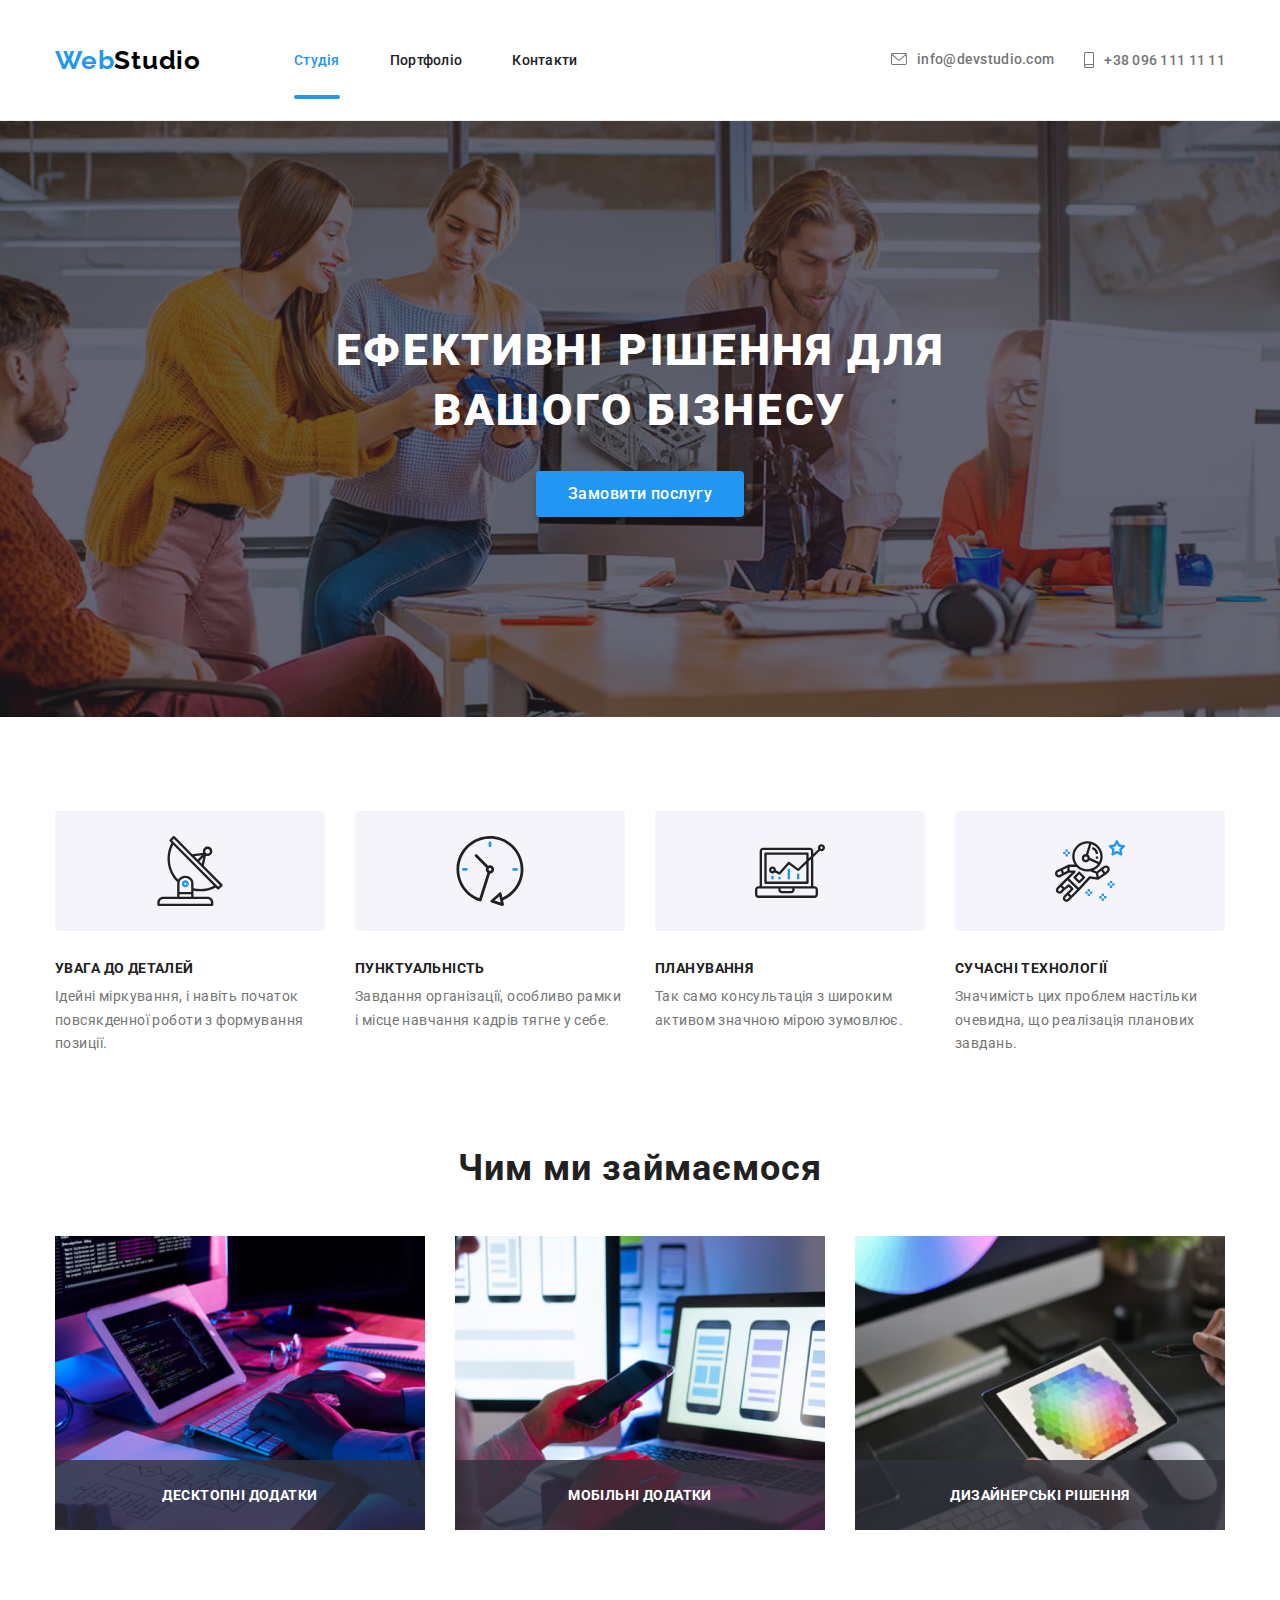
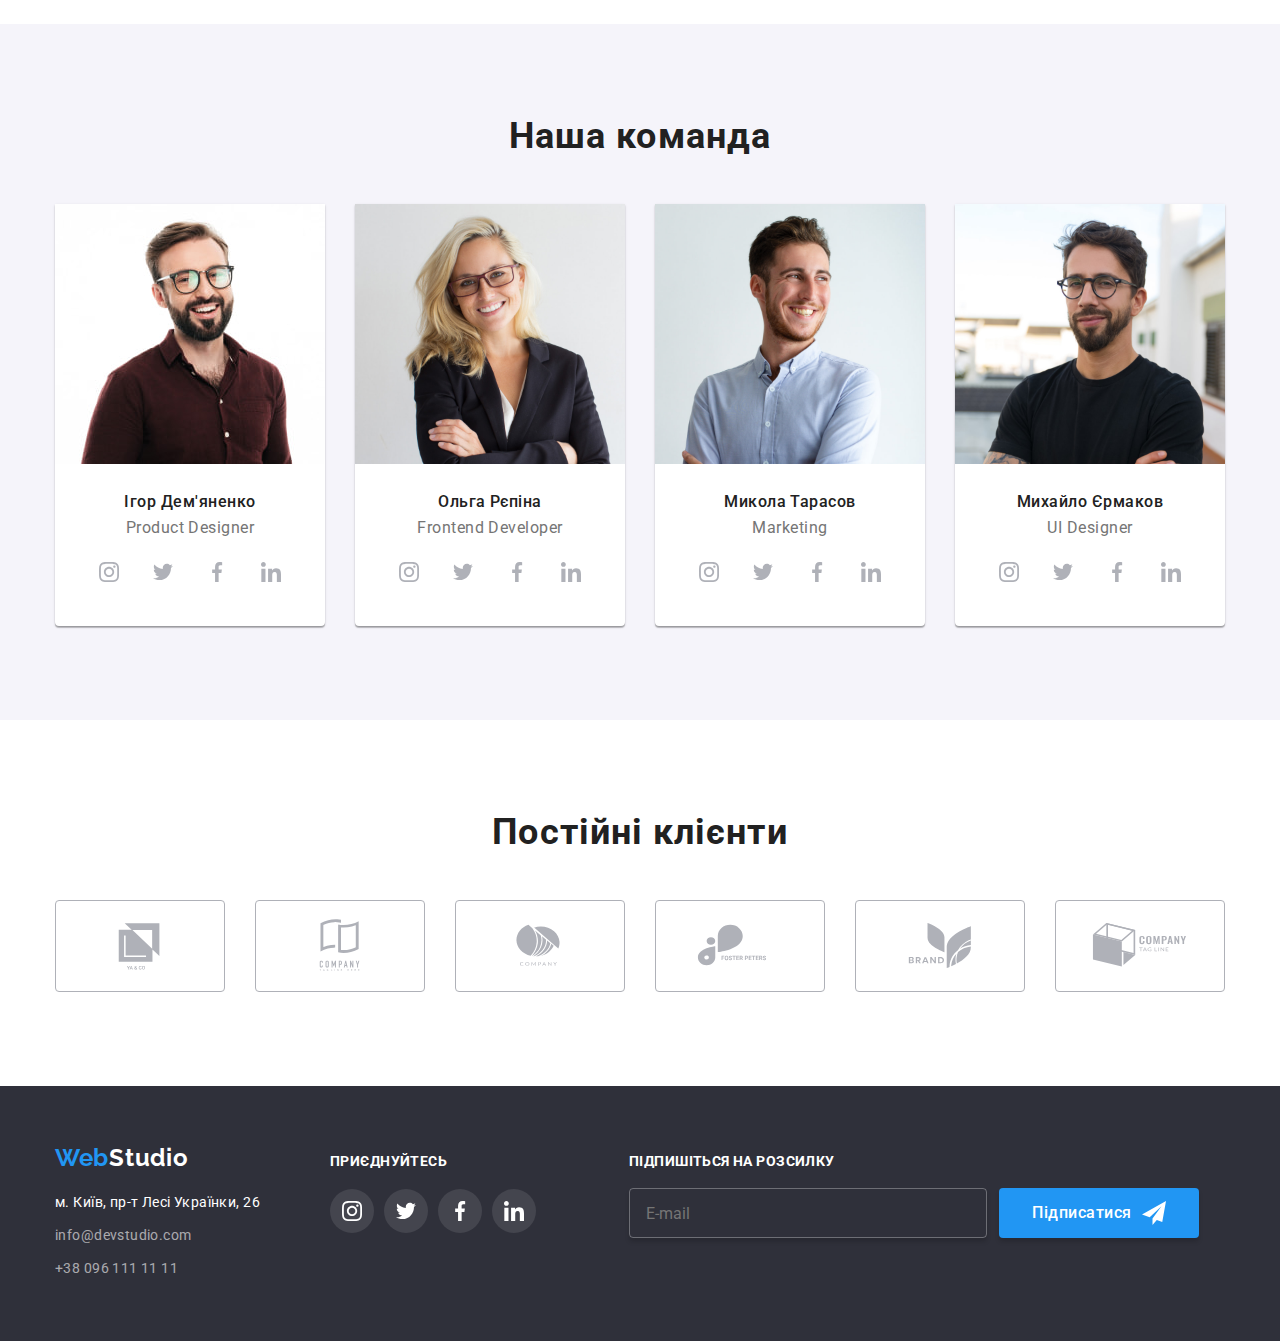
==== commit 48906b02: "Update index.html" ====
--- a/index.html
+++ b/index.html
@@ -16,58 +16,14 @@
     <header class="header">
        <div class="header__container container">
           <nav class="navigation">
-            <a class="logo navigation__logo" href="/">Web<span class="logo__black">Studio</span></a>
-            <button class="mob-btn js-open-menu" type="button"  aria-expanded="false"
-          aria-controls="mobile-menu">
+              <a class="logo" href="/">Web<span class="logo__black">Studio</span></a>
+              <button class="mob-btn js-open-menu" type="button"  aria-expanded="false"
+               aria-controls="mobile-menu">
                 <svg width="40" height="40" aria-label="Перемикач мобільного меню">
                     <use class="mob-btn__icon-menu " href="./img/sprite.svg#icon-menu"></use>
                 </svg>
-            </button>
-                    </nav>
-                <div class="mob-menu container js-menu-container">
-                    <button class="mob-btn js-close-menu" type="button" aria-expanded="false" aria-controls="mobile-menu">
-                        <svg width="40" height="40" aria-label="Перемикач мобільного меню">
-                            <use class="mob-btn__icon-close" href="./img/sprite.svg#icon-close_menu"></use>
-                        </svg>
-                    </button>
-                        <ul class="mob-menu__nav list">
-                            <li class="mob-menu__item"> 
-                                <a href="" class="mob-menu__link">Студія</a>
-                             </li>
-                            <li class="mob-menu__item"> 
-                                <a href="" class="mob-menu__link">Портфоліо</a>
-                             </li>
-                            <li class="mob-menu__item"> 
-                                <a href="" class="mob-menu__link">Контакти</a>
-                             </li>
-                        </ul>
-                    
-                        <ul class="mob-menu__contacts list">
-                            <li class="mob-menu__contact-item"> 
-                                <a href="tel:+380961111111" class="mob-menu__tel">+38 096 111 11 11</a>
-                            </li>
-                            <li class="mob-menu__contact-item"> 
-                                <a href="mailto:info@devstudio.com"
-                                    class="mob-menu__mail">info@devstudio.com</a>
-                                </li>
-                        </ul>
-                    
-                        <ul class="mob-menu__socials list">
-                            <li class="mob-menu__socials-item">
-                                <a href="" class="mob-menu__socials-link after">Instagram</a>
-                            </li>
-                            <li class="mob-menu__socials-item">
-                                <a href="" class="mob-menu__socials-link after">Twitter</a>
-                            </li>
-                            <li class="mob-menu__socials-item">
-                                <a href="" class="mob-menu__socials-link after">Facebook</a>
-                            </li>
-                            <li class="mob-menu__socials-item">
-                                <a href="" class="mob-menu__socials-link">LinkedIn</a>
-                            </li>
-                        </ul>
-                      
-                </div>
+              </button>
+            </nav>
             <ul class="navigation__list list">
                 <li class="navigation__item"><a class="navigation__link navigation__link--active" href="./index.html">Студія</a></li>
                 <li class="navigation__item"><a class="navigation__link" href="./portfolio.html">Портфоліо</a></li>
@@ -92,14 +48,58 @@
                         </a>
                     </li>
             </ul>
+
+            <div class="mob-menu container js-menu-container">
+                <button class="mob-btn js-close-menu" type="button" aria-expanded="false" aria-controls="mobile-menu">
+                    <svg width="40" height="40" aria-label="Перемикач мобільного меню">
+                        <use class="mob-btn__icon-close" href="./img/sprite.svg#icon-close_menu"></use>
+                    </svg>
+                </button>
+                <ul class="mob-menu__nav list">
+                    <li class="mob-menu__item">
+                        <a href="" class="mob-menu__link">Студія</a>
+                    </li>
+                    <li class="mob-menu__item">
+                        <a href="" class="mob-menu__link">Портфоліо</a>
+                    </li>
+                    <li class="mob-menu__item">
+                        <a href="" class="mob-menu__link">Контакти</a>
+                    </li>
+                </ul>
+            
+                <ul class="mob-menu__contacts list">
+                    <li class="mob-menu__contact-item">
+                        <a href="tel:+380961111111" class="mob-menu__tel">+38 096 111 11 11</a>
+                    </li>
+                    <li class="mob-menu__contact-item">
+                        <a href="mailto:info@devstudio.com" class="mob-menu__mail">info@devstudio.com</a>
+                    </li>
+                </ul>
+            
+                <ul class="mob-menu__socials list">
+                    <li class="mob-menu__socials-item">
+                        <a href="" class="mob-menu__socials-link after">Instagram</a>
+                    </li>
+                    <li class="mob-menu__socials-item">
+                        <a href="" class="mob-menu__socials-link after">Twitter</a>
+                    </li>
+                    <li class="mob-menu__socials-item">
+                        <a href="" class="mob-menu__socials-link after">Facebook</a>
+                    </li>
+                    <li class="mob-menu__socials-item">
+                        <a href="" class="mob-menu__socials-link">LinkedIn</a>
+                    </li>
+                </ul>
+            
+            </div>
        </div>
        
     </header>
 
     <main>
-        <!-- <section class="section hero overlay">
+        <section class="section hero overlay">
             <div class="container hero__container">
-                <h1 class="hero__title">Ефективні рішення для вашого бізнесу</h1>
+                <h1 class="hero__title">Ефективні рішення для <br> вашого бізнесу</h1>
                 <button type="button" class="btn hero__btn" data-modal-open>Замовити послугу</button>
                 <div class="back-drop is-hidden" data-modal>
                     <div class="modal-wrapper">
@@ -156,7 +156,7 @@
                     </div>
                 </div>
             </div>
-        </section> -->
+        </section>
 
         <section class="section features">
            <div class="container features__container">
--- a/css/main.min.css
+++ b/css/main.min.css
@@ -1 +1 @@
-:root{--main-font: "Roboto", sans-serif;--secondary-font: "Raleway", sans-serif;--main-cl: #757575;--accent-cl: #2196F3;--white-cl: #FFFFFF;--title-cl: #212121;--txt-footer-cl: rgba(255, 255, 255, 0.60);--black-cl: #000000;--border-cl: #ECECEC;--icon-cl: rgba(175, 177, 184, 1);--dark-bg: #2F303A;--light-bg: #F5F4FA;--accent-bg: #2196F3;--hero-bg: #c4c4c4;--standard: 250ms cubic-bezier(0.4, 0, 0.2, 1)}.visually-hidden{-webkit-clip-path:inset(50%);clip-path:inset(50%);height:1px;overflow:hidden;position:absolute;white-space:nowrap;width:1px}body{font-family:var(--main-font);color:var(--main-cl)}img{display:block}.section{padding-top:60px;padding-bottom:60px}@media screen and (min-width: 1200px){.section{padding-top:94px;padding-bottom:94px}}.title{margin-bottom:50px;color:var(--title-cl);text-align:center;font-size:36px;font-weight:700;line-height:1;letter-spacing:1.08px}.btn{font-family:inherit;cursor:pointer;padding:10px 32px;color:var(--white-cl);background-color:var(--accent-bg);text-align:center;font-size:16px;font-weight:500;line-height:1.62;letter-spacing:.48px;border:none;border-radius:4px;-webkit-box-shadow:0px 4px 4px 0px rgba(0,0,0,.15);box-shadow:0px 4px 4px 0px rgba(0,0,0,.15)}.container{padding-left:15px;padding-right:15px;margin-left:auto;margin-right:auto}@media screen and (min-width: 480px){.container{width:480px}}@media screen and (min-width: 768px){.container{width:768px}}@media screen and (min-width: 1200px){.container{width:1200px}}h1,h2,h3,h4,h5,h6,p{margin:0}.list{list-style:none;padding:0;margin:0}.header{border-bottom:1px solid var(--border-cl);padding-top:16px;padding-bottom:16px;position:relative}@media screen and (min-width: 768px){.header{padding-top:21px;padding-bottom:21px}}.header__container{display:-webkit-box;display:-ms-flexbox;display:flex;-webkit-box-align:center;-ms-flex-align:center;align-items:center}.logo{margin-right:93px;color:var(--accent-cl);font-family:var(--secondary-font);font-size:26px;font-weight:700;line-height:1;letter-spacing:.78px;text-decoration:none}.logo__black{color:var(--black-cl)}.logo__white{color:var(--white-cl)}@media screen and (min-width: 768px){.navigation{display:-webkit-box;display:-ms-flexbox;display:flex;-webkit-box-align:center;-ms-flex-align:center;align-items:center}}@media screen and (max-width: 767.98px){.navigation__logo{opacity:0}}.navigation__list{display:none}@media screen and (min-width: 768px){.navigation__list{display:-webkit-box;display:-ms-flexbox;display:flex}}.navigation__item:not(:last-child){margin-right:50px}.navigation__link{position:relative;display:block;padding-top:32px;padding-bottom:32px;color:var(--title-cl);font-size:14px;font-weight:500;line-height:1;letter-spacing:.28px;text-decoration:none;-webkit-transition:color var(--standard);transition:color var(--standard)}.navigation__link:hover,.navigation__link:focus{color:var(--accent-cl)}.navigation__link--active{color:var(--accent-cl)}.navigation__link--active::after{content:"";display:block;position:absolute;bottom:0;left:0;width:100%;height:4px;border-radius:2px;background-color:var(--accent-cl)}.contact{display:none}@media screen and (min-width: 768px){.contact{display:-webkit-box;display:-ms-flexbox;display:flex;-webkit-box-align:center;-ms-flex-align:center;align-items:center;margin-left:auto}}.contact__item{margin-left:50px}.contact__email{text-decoration:none;display:-webkit-box;display:-ms-flexbox;display:flex;-webkit-box-align:center;-ms-flex-align:center;align-items:center;color:var(--main-cl);font-size:14px;font-weight:500;line-height:1;letter-spacing:.28px;-webkit-transition:color var(--standard);transition:color var(--standard)}.contact__email:hover,.contact__email:focus{color:var(--accent-cl)}.contact__phone{text-decoration:none;display:-webkit-box;display:-ms-flexbox;display:flex;-webkit-box-align:center;-ms-flex-align:center;align-items:center;color:var(--main-cl);font-size:14px;font-weight:500;line-height:1;letter-spacing:.28px;-webkit-transition:color var(--standard);transition:color var(--standard)}.contact__phone:hover,.contact__phone:focus{color:var(--accent-cl)}.contact__icon{fill:#757575;margin-right:10px;-webkit-transition:fill var(--standard);transition:fill var(--standard)}.contact__email:hover .contact__icon,.contact__email:focus .contact__icon{fill:var(--accent-cl)}.contact__phone:hover .contact__icon,.contact__phone:focus .contact__icon{fill:var(--accent-cl)}.hero{padding-top:200px;padding-bottom:200px}.overlay{max-width:1600px;margin-left:auto;margin-right:auto;background-color:var(--hero-bg);background-image:-webkit-gradient(linear, left top, right top, from(rgba(47, 48, 58, 0.4)), to(rgba(47, 48, 58, 0.4))),url(../img/hero/overlay.jpg);background-image:linear-gradient(to right, rgba(47, 48, 58, 0.4), rgba(47, 48, 58, 0.4)),url(../img/hero/overlay.jpg);background-repeat:no-repeat;background-position:center}.hero__title{margin:0 auto;width:696px;margin-bottom:30px;color:var(--white-cl);text-align:center;font-size:44px;font-weight:900;line-height:1.36;letter-spacing:2.64px;text-transform:uppercase}.hero__btn{display:block;margin:0 auto}.back-drop{position:fixed;top:0;right:0;width:100%;height:100%;background-color:rgba(0,0,0,.2);z-index:10;opacity:1;visibility:visible;-webkit-transition:opacity var(--standard),visibility var(--standard);transition:opacity var(--standard),visibility var(--standard)}.back-drop.is-hidden{opacity:0;pointer-events:none;visibility:hidden}.back-drop.is-hidden .modal-wrapper{-webkit-transform:translate(-50%, -50%) scale(0.9);transform:translate(-50%, -50%) scale(0.9)}.modal-wrapper{padding:40px;position:absolute;top:50%;left:50%;width:528px;height:581px;border-radius:4px;background:var(--white-cl);-webkit-box-shadow:0px 2px 1px 0px rgba(0,0,0,.2),0px 1px 1px 0px rgba(0,0,0,.14),0px 1px 3px 0px rgba(0,0,0,.12);box-shadow:0px 2px 1px 0px rgba(0,0,0,.2),0px 1px 1px 0px rgba(0,0,0,.14),0px 1px 3px 0px rgba(0,0,0,.12);-webkit-transform:translate(-50%, -50%) scale(1.1);transform:translate(-50%, -50%) scale(1.1);-webkit-transition:-webkit-transform var(--standard);transition:-webkit-transform var(--standard);transition:transform var(--standard);transition:transform var(--standard), -webkit-transform var(--standard)}.close-btn{position:absolute;top:8px;right:8px;display:-webkit-box;display:-ms-flexbox;display:flex;-webkit-box-align:center;-ms-flex-align:center;align-items:center;-webkit-box-pack:center;-ms-flex-pack:center;justify-content:center;width:30px;height:30px;padding:0;background-color:var(--white-cl);border-radius:50%;border:1px solid rgba(0,0,0,.1);cursor:pointer;-webkit-transition:fill var(--standard);transition:fill var(--standard)}.close-btn:hover,.close-btn:focus{fill:var(--accent-cl)}.modal-form{width:448px}.modal-form__title{display:block;margin-bottom:12px;color:var(--title-cl);text-align:center;font-size:20px;font-weight:700;line-height:1;letter-spacing:.6px}.modal-form__group{display:block;margin-bottom:10px;position:relative;cursor:pointer}.modal-form__group:last-child{margin-bottom:0}.modal-form__label{display:block;margin-bottom:4px;color:var(--main-cl);font-size:12px;line-height:1;letter-spacing:.12px}.modal-form__input{position:relative;outline:rgba(0,0,0,0);width:100%;height:40px;padding:12px 42px;border-radius:4px;border:1px solid rgba(33,33,33,.2);-webkit-transition:border-color var(--standard);transition:border-color var(--standard)}.modal-form__input:focus,.modal-form__input:hover{border:1px solid #2196f3;border-radius:4px}.modal-form__text-comment{margin-bottom:20px;padding:12px 16px;outline:rgba(0,0,0,0);width:100%;height:120px;border-radius:4px;border:1px solid rgba(33,33,33,.2);resize:none;-webkit-transition:border-color var(--standard);transition:border-color var(--standard)}.modal-form__text-comment:focus,.modal-form__text-comment:hover{border:1px solid #2196f3;border-radius:4px}.modal-form__text-comment::-webkit-input-placeholder{color:rgba(117,117,117,.5);font-size:12px;line-height:1;letter-spacing:.12px}.modal-form__text-comment::-moz-placeholder{color:rgba(117,117,117,.5);font-size:12px;line-height:1;letter-spacing:.12px}.modal-form__text-comment:-ms-input-placeholder{color:rgba(117,117,117,.5);font-size:12px;line-height:1;letter-spacing:.12px}.modal-form__text-comment::-ms-input-placeholder{color:rgba(117,117,117,.5);font-size:12px;line-height:1;letter-spacing:.12px}.modal-form__text-comment::placeholder{color:rgba(117,117,117,.5);font-size:12px;line-height:1;letter-spacing:.12px}.modal-form__icon{position:absolute;bottom:11px;left:12px;fill:var(--title-cl);-webkit-transition:fill var(--standard);transition:fill var(--standard)}.modal-form__input:focus~.modal-form__icon,.modal-form__input:hover~.modal-form__icon{fill:var(--accent-cl)}.modal-form__agreement{display:-webkit-box;display:-ms-flexbox;display:flex;-webkit-box-align:baseline;-ms-flex-align:baseline;align-items:baseline;-webkit-box-pack:center;-ms-flex-pack:center;justify-content:center}.modal-form__custom-checkbox{margin-right:7px;width:16px;height:15px;display:-webkit-box;display:-ms-flexbox;display:flex;-webkit-box-align:center;-ms-flex-align:center;align-items:center;-webkit-box-pack:center;-ms-flex-pack:center;justify-content:center;outline:2px solid var(--title-cl);outline-offset:-2px;border-radius:2px;-webkit-transition:outline var(--standard),background-color var(--standard);transition:outline var(--standard),background-color var(--standard)}.modal-form__checkbox:focus+.modal-form__custom-checkbox{outline:2px solid var(--accent-cl)}.modal-form__checkbox-icon{opacity:0;border-radius:2px;-webkit-transition:opacity var(--standard);transition:opacity var(--standard)}.modal-form__checkbox:checked+.modal-form__custom-checkbox{outline:var(--accent-cl);background-color:var(--accent-cl)}.modal-form__checkbox:checked+.modal-form__custom-checkbox .modal-form__checkbox-icon{opacity:1}.modal-form__text-agreement{margin-bottom:36px;color:var(--main-cl);font-size:14px;line-height:1.71;letter-spacing:.42px}.modal-form__terms{color:var(--accent-cl);line-height:24px;letter-spacing:.42px}.modal-form__btn{display:block;margin:0 auto;width:200px;height:50px;border:none;border-radius:4px;background:var(--accent-cl);-webkit-box-shadow:0px 4px 4px 0px rgba(0,0,0,.15);box-shadow:0px 4px 4px 0px rgba(0,0,0,.15);color:var(--white-cl);text-align:center;font-size:16px;font-weight:700;line-height:1.87;letter-spacing:.96px}.features__list{display:-webkit-box;display:-ms-flexbox;display:flex;-ms-flex-wrap:wrap;flex-wrap:wrap}@media screen and (max-width: 767.98px){.features__list{display:block}}@media screen and (min-width: 768px)and (max-width: 1199.98px){.features__list{gap:30px}}@media screen and (max-width: 767.98px){.features__item{width:100%}}@media screen and (min-width: 768px)and (max-width: 1199.98px){.features__item{-ms-flex-preferred-size:calc((100% - 30px)/2);flex-basis:calc((100% - 30px)/2)}}@media screen and (min-width: 1200px){.features__item{width:270px}.features__item:not(:last-child){margin-right:30px}}.features__subtitle{margin-bottom:10px;color:var(--title-cl);font-size:14px;font-weight:700;line-height:1;letter-spacing:.42px;text-transform:uppercase}@media screen and (max-width: 767.98px){.features__subtitle{text-align:center}}.features__content{font-size:14px;line-height:1.71;letter-spacing:.42px}.features__background{display:-webkit-box;display:-ms-flexbox;display:flex;-webkit-box-align:center;-ms-flex-align:center;align-items:center;-webkit-box-pack:center;-ms-flex-pack:center;justify-content:center;height:120px;border-radius:4px;margin-bottom:30px;background:var(--light-bg)}@media screen and (max-width: 767.98px){.features__background{width:100%}}.activity{display:none;padding-top:0}@media screen and (min-width: 1200px){.activity{display:-webkit-box;display:-ms-flexbox;display:flex}}.activity__list{display:-webkit-box;display:-ms-flexbox;display:flex;-webkit-box-pack:center;-ms-flex-pack:center;justify-content:center}.activity__type{position:relative;margin-right:30px}.activity__type:last-child{margin-right:0}.activity__descr{position:absolute;bottom:0;right:0;display:-webkit-box;display:-ms-flexbox;display:flex;-webkit-box-align:center;-ms-flex-align:center;align-items:center;-webkit-box-pack:center;-ms-flex-pack:center;justify-content:center;width:100%;height:70px;background-color:rgba(47,48,58,.8);color:var(--white-cl);text-align:center;font-size:14px;font-weight:700;line-height:1;letter-spacing:.42px;text-transform:uppercase}.team{background-color:var(--light-bg)}.team__list{display:-webkit-box;display:-ms-flexbox;display:flex;-ms-flex-wrap:wrap;flex-wrap:wrap}@media screen and (max-width: 767.98px){.team__list{display:block}}@media screen and (min-width: 768px)and (max-width: 1199.98px){.team__list{gap:30px}}.team__member{border-radius:0px 0px 4px 4px;background:#fff;-webkit-box-shadow:0px 2px 1px 0px rgba(0,0,0,.2),0px 1px 1px 0px rgba(0,0,0,.14),0px 1px 3px 0px rgba(0,0,0,.12);box-shadow:0px 2px 1px 0px rgba(0,0,0,.2),0px 1px 1px 0px rgba(0,0,0,.14),0px 1px 3px 0px rgba(0,0,0,.12)}@media screen and (max-width: 767.98px){.team__member{width:100%}.team__member:not(:last-child){margin-bottom:30px}}@media screen and (min-width: 768px)and (max-width: 1199.98px){.team__member{-ms-flex-preferred-size:calc((100% - 30px)/2);flex-basis:calc((100% - 30px)/2)}}@media screen and (min-width: 1200px){.team__member{width:270px;margin-right:30px}}.team__member:last-child{margin-right:0}.team__descr{padding-top:30px;padding-bottom:30px}.team__name{margin-bottom:10px;color:var(--title-cl);text-align:center;font-size:16px;font-weight:500;line-height:1;letter-spacing:.48px}.team__position{margin-bottom:16px;color:var(--main-cl);text-align:center;font-size:16px;line-height:1;letter-spacing:.48px}.socials{display:-webkit-box;display:-ms-flexbox;display:flex;-webkit-box-pack:center;-ms-flex-pack:center;justify-content:center;-webkit-box-align:center;-ms-flex-align:center;align-items:center}.socials__item{display:-webkit-box;display:-ms-flexbox;display:flex;-webkit-box-align:center;-ms-flex-align:center;align-items:center;-webkit-box-pack:center;-ms-flex-pack:center;justify-content:center;width:44px;height:44px;background-color:#fff;border-radius:50%;-webkit-transition:background-color var(--standard);transition:background-color var(--standard)}.socials__item:hover,.socials__item:focus{background-color:var(--accent-bg)}.socials__item:not(:last-child){margin-right:10px}.socials__icon{fill:var(--icon-cl);-webkit-transition:fill var(--standard);transition:fill var(--standard)}.socials__item:hover .socials__icon,.socials__item:focus .socials__icon{fill:#fff}.clients-list{display:-webkit-box;display:-ms-flexbox;display:flex;-ms-flex-wrap:wrap;flex-wrap:wrap;-webkit-box-align:center;-ms-flex-align:center;align-items:center;-webkit-box-pack:center;-ms-flex-pack:center;justify-content:center}@media screen and (max-width: 1199.98px){.clients-list{gap:30px}}@media screen and (max-width: 767.98px){.clients-list__item{-ms-flex-preferred-size:calc((100% - 30px)/2);flex-basis:calc((100% - 30px)/2)}}@media screen and (min-width: 768px)and (max-width: 1199.98px){.clients-list__item{-ms-flex-preferred-size:calc((100% - 60px)/3);flex-basis:calc((100% - 60px)/3)}}@media screen and (min-width: 1200px){.clients-list__item{-ms-flex-preferred-size:calc((100% - 150px)/6);flex-basis:calc((100% - 150px)/6)}.clients-list__item:not(:last-child){margin-right:30px}}.clients-list__link{display:-webkit-box;display:-ms-flexbox;display:flex;-webkit-box-align:center;-ms-flex-align:center;align-items:center;-webkit-box-pack:center;-ms-flex-pack:center;justify-content:center;height:92px;border-radius:4px;border:1px solid #afb1b8;-webkit-transition:border-color var(--standard);transition:border-color var(--standard)}.clients-list__link:hover,.clients-list__link:focus{border-color:var(--accent-cl)}.clients-list__icon{fill:var(--icon-cl);-webkit-transition:fill var(--standard);transition:fill var(--standard)}.clients-list__link:hover .clients-list__icon,.clients-list__link:focus .clients-list__icon{fill:var(--accent-cl)}.footer{background-color:var(--dark-bg);padding-top:60px;padding-bottom:60px}.footer__container{display:block;text-align:center}@media screen and (min-width: 768px){.footer__container{display:-webkit-box;display:-ms-flexbox;display:flex;-webkit-box-align:baseline;-ms-flex-align:baseline;align-items:baseline}}@media screen and (min-width: 768px)and (max-width: 1199.98px){.footer__container{-ms-flex-wrap:wrap;flex-wrap:wrap}}@media screen and (min-width: 1200px){.footer__container{text-align:start}}@media screen and (min-width: 768px)and (max-width: 1199.98px){.footer__address{margin-right:165px}}@media screen and (min-width: 1200px){.footer__address{margin-right:70px}}.footer__logo{margin-right:0;margin-bottom:20px;font-size:24px;letter-spacing:.72px}.address{margin-top:20px;color:var(--white-cl);font-size:14px;font-style:normal;line-height:1.71;letter-spacing:.42px;text-align:center}@media screen and (min-width: 1200px){.address{text-align:start}}.address__text{margin-bottom:9px;text-align:center}.address__email{text-decoration:none;margin-bottom:9px;display:block;color:var(--txt-footer-cl);font-size:14px;font-style:1;line-height:1.71;letter-spacing:.42px;-webkit-transition:color var(--standard);transition:color var(--standard)}.address__email:hover,.address__email:focus{color:var(--accent-cl)}.address__phone{text-decoration:none;display:block;color:var(--txt-footer-cl);font-size:14px;font-style:1;line-height:1.71;letter-spacing:.42px;-webkit-transition:color var(--standard);transition:color var(--standard)}.address__phone:hover,.address__phone:focus{color:var(--accent-cl)}@media screen and (max-width: 1199.98px){.address__phone{margin-bottom:60px}}.footer__content{display:block}@media screen and (min-width: 768px)and (max-width: 1199.98px){.footer__content{display:-webkit-box;display:-ms-flexbox;display:flex;-webkit-box-orient:vertical;-webkit-box-direction:normal;-ms-flex-direction:column;flex-direction:column;margin-left:auto}}.footer-title{color:var(--white-cl);margin-bottom:20px;font-size:14px;font-weight:700;letter-spacing:.42px;text-transform:uppercase}.footer__list{display:-webkit-box;display:-ms-flexbox;display:flex;-webkit-box-align:center;-ms-flex-align:center;align-items:center;-webkit-box-pack:center;-ms-flex-pack:center;justify-content:center}@media screen and (max-width: 767.98px){.footer__list{margin-bottom:60px}}.footer__link{display:-webkit-box;display:-ms-flexbox;display:flex;-webkit-box-align:center;-ms-flex-align:center;align-items:center;-webkit-box-pack:center;-ms-flex-pack:center;justify-content:center;width:44px;height:44px;border-radius:50%;background-color:rgba(255,255,255,.1);-webkit-transition:background-color var(--standard);transition:background-color var(--standard)}.footer__link:hover,.footer__link:focus{background-color:var(--accent-bg)}.footer__icon{fill:var(--white-cl)}.footer__item:not(:last-child){margin-right:10px}@media screen and (min-width: 768px)and (max-width: 1199.98px){.follow{display:block;margin-right:auto;margin-left:auto}}@media screen and (min-width: 1200px){.follow{margin-left:93px}}.follow__title{display:block;margin-bottom:20px;color:var(--white-cl);font-weight:700;font-size:14px;line-height:1;letter-spacing:.42px;text-transform:uppercase}.follow__wrapper{display:block}@media screen and (min-width: 1200px){.follow__wrapper{display:-webkit-box;display:-ms-flexbox;display:flex}}.follow__input{outline:rgba(0,0,0,0);padding:15px 16px;width:100%;height:50px;margin-bottom:20px;color:var(--white-cl);border-radius:4px;border:1px solid rgba(255,255,255,.3);background:rgba(33,150,243,0);-webkit-box-shadow:0px 4px 4px 0px rgba(0,0,0,.15);box-shadow:0px 4px 4px 0px rgba(0,0,0,.15)}@media screen and (min-width: 1200px){.follow__input{margin-right:12px;width:358px}}.follow__btn{display:-webkit-inline-box;display:-ms-inline-flexbox;display:inline-flex;-webkit-box-pack:center;-ms-flex-pack:center;justify-content:center;-webkit-box-align:center;-ms-flex-align:center;align-items:center;width:200px;height:50px}.follow__btn::after{content:"";margin-left:10px;width:24px;height:24px;background-image:url(../img/icons/send.svg);background-size:contain}.filter{display:-webkit-box;display:-ms-flexbox;display:flex;-webkit-box-align:center;-ms-flex-align:center;align-items:center;-webkit-box-pack:center;-ms-flex-pack:center;justify-content:center;margin-bottom:50px}.filter__item{margin-right:8px}.filter__item:last-child{margin-right:0}.filter__btn{border-radius:4px;padding:6px 22px;-ms-flex-negative:0;flex-shrink:0;border:none;color:var(--title-cl);background-color:var(--light-bg);text-align:center;font-size:16px;font-weight:500;line-height:1.62;letter-spacing:.48px;-webkit-box-shadow:none;box-shadow:none;-webkit-transition:color var(--standard),background-color var(--standard),-webkit-box-shadow var(--standard);transition:color var(--standard),background-color var(--standard),-webkit-box-shadow var(--standard);transition:color var(--standard),background-color var(--standard),box-shadow var(--standard);transition:color var(--standard),background-color var(--standard),box-shadow var(--standard),-webkit-box-shadow var(--standard)}.filter__btn:hover,.filter__btn:focus{color:var(--white-cl);background-color:var(--accent-bg);-webkit-box-shadow:0px 2px 2px 0px rgba(0,0,0,.12),0px 1px 2px 0px rgba(0,0,0,.08),0px 3px 1px 0px rgba(0,0,0,.1);box-shadow:0px 2px 2px 0px rgba(0,0,0,.12),0px 1px 2px 0px rgba(0,0,0,.08),0px 3px 1px 0px rgba(0,0,0,.1)}.filter__btn--active{color:var(--white-cl);background-color:var(--accent-bg);-webkit-box-shadow:0px 2px 2px 0px rgba(0,0,0,.12),0px 1px 2px 0px rgba(0,0,0,.08),0px 3px 1px 0px rgba(0,0,0,.1);box-shadow:0px 2px 2px 0px rgba(0,0,0,.12),0px 1px 2px 0px rgba(0,0,0,.08),0px 3px 1px 0px rgba(0,0,0,.1)}.cards-set{display:-webkit-box;display:-ms-flexbox;display:flex;-ms-flex-wrap:wrap;flex-wrap:wrap;gap:30px}.cards-set__item{-ms-flex-preferred-size:calc((100% - 60px)/3);flex-basis:calc((100% - 60px)/3)}.cards-set__wrap{position:relative;overflow:hidden}.cards-set__overlay{color:var(--white-cl);font-size:18px;line-height:1.55;letter-spacing:.54px;display:inline-block;padding:63px 24px;position:absolute;top:0;left:0;height:100%;width:100%;background-color:rgba(33,150,243,.9);-webkit-transform:translateY(100%);transform:translateY(100%);-webkit-transition-duration:250ms;transition-duration:250ms;-webkit-transition-timing-function:cubic-bezier(0.4, 0, 0.2, 1);transition-timing-function:cubic-bezier(0.4, 0, 0.2, 1)}.cards-set__link:hover .cards-set__overlay{-webkit-transform:translateY(0);transform:translateY(0)}.cards-set__bottom{padding:20px 24px;border-bottom:1px solid #eee;border-right:1px solid #eee;border-left:1px solid #eee}.cards-set__title{margin-bottom:4px;color:var(--title-cl);font-size:18px;line-height:2;letter-spacing:1.08px}.cards-set__descr{color:var(--main-cl);font-size:16px;line-height:1.87;letter-spacing:.48px}.cards-set__link{text-decoration:none;display:block;-webkit-transition:-webkit-box-shadow var(--standard);transition:-webkit-box-shadow var(--standard);transition:box-shadow var(--standard);transition:box-shadow var(--standard), -webkit-box-shadow var(--standard)}.cards-set__link:hover,.cards-set__link:focus{-webkit-box-shadow:1px 4px 6px 0px rgba(0,0,0,.16),0px 4px 4px 0px rgba(0,0,0,.06),0px 1px 1px 0px rgba(0,0,0,.12);box-shadow:1px 4px 6px 0px rgba(0,0,0,.16),0px 4px 4px 0px rgba(0,0,0,.06),0px 1px 1px 0px rgba(0,0,0,.12)}.mob-menu{display:none;position:absolute;left:0;top:48px;height:100vh;width:100%;padding:48px 40px;background-color:var(--white-cl);z-index:2}.mob-menu.is-open{display:-webkit-box;display:-ms-flexbox;display:flex;-webkit-box-orient:vertical;-webkit-box-direction:normal;-ms-flex-direction:column;flex-direction:column}.mob-menu.is-open .js-close-menu{display:block}.mob-menu.is-open .js-open-menu{display:none}.mob-menu__link{color:var(--title-cl);font-size:40px;font-weight:500;line-height:1;letter-spacing:.8px;text-decoration:none;-webkit-transition:color var(--standard);transition:color var(--standard)}.mob-menu__link:hover,.mob-menu__link:focus{color:var(--accent-cl)}.mob-menu__item{margin-bottom:32px}.mob-menu__contacts{margin-top:auto}.mob-menu__contact-item{margin-bottom:32px}.mob-menu__tel{color:var(--accent-cl);font-size:34px;font-weight:500;line-height:1;letter-spacing:.68px;text-decoration:none}.mob-menu__mail{color:var(--main-cl);font-size:24px;font-weight:500;line-height:1;letter-spacing:.48px;text-decoration:none}.mob-menu__socials{display:-webkit-box;display:-ms-flexbox;display:flex;margin-top:32px}.mob-menu__socials-item{padding-right:10px}.mob-menu__socials-item:not(:last-child){margin-right:10px}.after::after{content:"";display:block;position:absolute;bottom:0;right:-10px;width:1px;height:22px;background-color:rgba(33,33,33,.2)}.mob-menu__socials-link{position:relative;color:var(--accent-cl);font-size:18px;font-weight:500;line-height:1.22;letter-spacing:.36px;text-decoration:none}.mob-btn{font-family:inherit;cursor:pointer;border:none;padding:0;position:absolute;top:10px;right:15px;background-color:rgba(0,0,0,0)}@media screen and (min-width: 768px){.mob-btn{display:none}}.mob-btn__icon-close{display:none}/*# sourceMappingURL=main.min.css.map */+:root{--main-font: "Roboto", sans-serif;--secondary-font: "Raleway", sans-serif;--main-cl: #757575;--accent-cl: #2196F3;--white-cl: #FFFFFF;--title-cl: #212121;--txt-footer-cl: rgba(255, 255, 255, 0.60);--black-cl: #000000;--border-cl: #ECECEC;--icon-cl: rgba(175, 177, 184, 1);--dark-bg: #2F303A;--light-bg: #F5F4FA;--accent-bg: #2196F3;--hero-bg: #c4c4c4;--standard: 250ms cubic-bezier(0.4, 0, 0.2, 1)}.visually-hidden{-webkit-clip-path:inset(50%);clip-path:inset(50%);height:1px;overflow:hidden;position:absolute;white-space:nowrap;width:1px}body{font-family:var(--main-font);color:var(--main-cl)}img{display:block}.section{padding-top:60px;padding-bottom:60px}@media screen and (min-width: 1200px){.section{padding-top:94px;padding-bottom:94px}}.title{margin-bottom:50px;color:var(--title-cl);text-align:center;font-size:36px;font-weight:700;line-height:1;letter-spacing:1.08px}.btn{font-family:inherit;cursor:pointer;padding:10px 32px;color:var(--white-cl);background-color:var(--accent-bg);text-align:center;font-size:16px;font-weight:500;line-height:1.62;letter-spacing:.48px;border:none;border-radius:4px;-webkit-box-shadow:0px 4px 4px 0px rgba(0,0,0,.15);box-shadow:0px 4px 4px 0px rgba(0,0,0,.15)}.container{padding-left:15px;padding-right:15px;margin-left:auto;margin-right:auto}@media screen and (min-width: 480px){.container{width:480px}}@media screen and (min-width: 768px){.container{width:768px}}@media screen and (min-width: 1200px){.container{width:1200px}}h1,h2,h3,h4,h5,h6,p{margin:0}.list{list-style:none;padding:0;margin:0}.header{border-bottom:1px solid var(--border-cl);padding-top:16px;padding-bottom:16px;position:relative}@media screen and (min-width: 768px){.header{padding-top:21px;padding-bottom:21px}}.header__container{display:-webkit-box;display:-ms-flexbox;display:flex;-webkit-box-align:center;-ms-flex-align:center;align-items:center}.logo{margin-right:93px;color:var(--accent-cl);font-family:var(--secondary-font);font-size:26px;font-weight:700;line-height:1;letter-spacing:.78px;text-decoration:none}.logo__black{color:var(--black-cl)}.logo__white{color:var(--white-cl)}@media screen and (min-width: 768px){.navigation{display:-webkit-box;display:-ms-flexbox;display:flex;-webkit-box-align:center;-ms-flex-align:center;align-items:center}}.navigation__list{display:none}@media screen and (min-width: 768px){.navigation__list{display:-webkit-box;display:-ms-flexbox;display:flex}}.navigation__item:not(:last-child){margin-right:50px}.navigation__link{position:relative;display:block;padding-top:32px;padding-bottom:32px;color:var(--title-cl);font-size:14px;font-weight:500;line-height:1;letter-spacing:.28px;text-decoration:none;-webkit-transition:color var(--standard);transition:color var(--standard)}.navigation__link:hover,.navigation__link:focus{color:var(--accent-cl)}.navigation__link--active{color:var(--accent-cl)}.navigation__link--active::after{content:"";display:block;position:absolute;bottom:0;left:0;width:100%;height:4px;border-radius:2px;background-color:var(--accent-cl)}.contact{display:none}@media screen and (min-width: 768px){.contact{display:-webkit-box;display:-ms-flexbox;display:flex;margin-left:auto}}@media screen and (min-width: 768px)and (max-width: 1199.98px){.contact{-webkit-box-orient:vertical;-webkit-box-direction:normal;-ms-flex-direction:column;flex-direction:column}}@media screen and (min-width: 768px)and (max-width: 1199.98px){.contact__item:not(:last-child){margin-bottom:10px}}@media screen and (min-width: 1200px){.contact__item:not(:last-child){margin-right:30px}}.contact__email{text-decoration:none;display:-webkit-box;display:-ms-flexbox;display:flex;-webkit-box-align:center;-ms-flex-align:center;align-items:center;color:var(--main-cl);font-size:14px;font-weight:500;line-height:1;letter-spacing:.28px;-webkit-transition:color var(--standard);transition:color var(--standard)}.contact__email:hover,.contact__email:focus{color:var(--accent-cl)}.contact__phone{text-decoration:none;display:-webkit-box;display:-ms-flexbox;display:flex;-webkit-box-align:center;-ms-flex-align:center;align-items:center;color:var(--main-cl);font-size:14px;font-weight:500;line-height:1;letter-spacing:.28px;-webkit-transition:color var(--standard);transition:color var(--standard)}.contact__phone:hover,.contact__phone:focus{color:var(--accent-cl)}.contact__icon{fill:#757575;margin-right:10px;-webkit-transition:fill var(--standard);transition:fill var(--standard)}.contact__email:hover .contact__icon,.contact__email:focus .contact__icon{fill:var(--accent-cl)}.contact__phone:hover .contact__icon,.contact__phone:focus .contact__icon{fill:var(--accent-cl)}.hero{padding-top:200px;padding-bottom:200px}.overlay{max-width:1600px;margin-left:auto;margin-right:auto;background-color:var(--hero-bg);background-image:-webkit-gradient(linear, left top, right top, from(rgba(47, 48, 58, 0.4)), to(rgba(47, 48, 58, 0.4))),url(../img/hero/hero_sm.jpg);background-image:linear-gradient(to right, rgba(47, 48, 58, 0.4), rgba(47, 48, 58, 0.4)),url(../img/hero/hero_sm.jpg);background-repeat:no-repeat;background-position:center;background-size:cover}@media(min-device-pixel-ratio: 2),(-webkit-min-device-pixel-ratio: 2),(min-resolution: 192dpi),(min-resolution: 2dppx){.overlay{background-image:-webkit-gradient(linear, left top, right top, from(rgba(47, 48, 58, 0.4)), to(rgba(47, 48, 58, 0.4))),url(../img/hero/hero_sm@2x.jpg);background-image:linear-gradient(to right, rgba(47, 48, 58, 0.4), rgba(47, 48, 58, 0.4)),url(../img/hero/hero_sm@2x.jpg)}}@media screen and (min-width: 768px){.overlay{background-image:-webkit-gradient(linear, left top, right top, from(rgba(47, 48, 58, 0.4)), to(rgba(47, 48, 58, 0.4))),url(../img/hero/hero_md.jpg);background-image:linear-gradient(to right, rgba(47, 48, 58, 0.4), rgba(47, 48, 58, 0.4)),url(../img/hero/hero_md.jpg)}}@media screen and (min-width: 768px)and (min-device-pixel-ratio: 2),screen and (min-width: 768px)and (-webkit-min-device-pixel-ratio: 2),screen and (min-width: 768px)and (min-resolution: 192dpi),screen and (min-width: 768px)and (min-resolution: 2dppx){.overlay{background-image:-webkit-gradient(linear, left top, right top, from(rgba(47, 48, 58, 0.4)), to(rgba(47, 48, 58, 0.4))),url(../img/hero/hero_md@2x.jpg);background-image:linear-gradient(to right, rgba(47, 48, 58, 0.4), rgba(47, 48, 58, 0.4)),url(../img/hero/hero_md@2x.jpg)}}@media screen and (min-width: 1200px){.overlay{background-image:-webkit-gradient(linear, left top, right top, from(rgba(47, 48, 58, 0.4)), to(rgba(47, 48, 58, 0.4))),url(../img/hero/hero_lg.jpg);background-image:linear-gradient(to right, rgba(47, 48, 58, 0.4), rgba(47, 48, 58, 0.4)),url(../img/hero/hero_lg.jpg)}}@media screen and (min-width: 1200px)and (min-device-pixel-ratio: 2),screen and (min-width: 1200px)and (-webkit-min-device-pixel-ratio: 2),screen and (min-width: 1200px)and (min-resolution: 192dpi),screen and (min-width: 1200px)and (min-resolution: 2dppx){.overlay{background-image:-webkit-gradient(linear, left top, right top, from(rgba(47, 48, 58, 0.4)), to(rgba(47, 48, 58, 0.4))),url(../img/hero/hero_lg@2x.jpg);background-image:linear-gradient(to right, rgba(47, 48, 58, 0.4), rgba(47, 48, 58, 0.4)),url(../img/hero/hero_lg@2x.jpg)}}.hero__title{margin:0 auto;margin-bottom:30px;color:var(--white-cl);text-align:center;font-size:26px;font-style:normal;font-weight:900;line-height:1.61;letter-spacing:1.56px;text-transform:uppercase}@media screen and (min-width: 1200px){.hero__title{font-size:44px;line-height:1.36;letter-spacing:2.64px}}.hero__btn{display:block;margin:0 auto}.back-drop{position:fixed;top:0;right:0;width:100%;height:100%;background-color:rgba(0,0,0,.2);z-index:10;opacity:1;visibility:visible;-webkit-transition:opacity var(--standard),visibility var(--standard);transition:opacity var(--standard),visibility var(--standard)}.back-drop.is-hidden{opacity:0;pointer-events:none;visibility:hidden}.back-drop.is-hidden .modal-wrapper{-webkit-transform:translate(-50%, -50%) scale(0.9);transform:translate(-50%, -50%) scale(0.9)}.modal-wrapper{padding:40px;position:absolute;top:50%;left:50%;width:528px;height:581px;border-radius:4px;background:var(--white-cl);-webkit-box-shadow:0px 2px 1px 0px rgba(0,0,0,.2),0px 1px 1px 0px rgba(0,0,0,.14),0px 1px 3px 0px rgba(0,0,0,.12);box-shadow:0px 2px 1px 0px rgba(0,0,0,.2),0px 1px 1px 0px rgba(0,0,0,.14),0px 1px 3px 0px rgba(0,0,0,.12);-webkit-transform:translate(-50%, -50%) scale(1.1);transform:translate(-50%, -50%) scale(1.1);-webkit-transition:-webkit-transform var(--standard);transition:-webkit-transform var(--standard);transition:transform var(--standard);transition:transform var(--standard), -webkit-transform var(--standard)}.close-btn{position:absolute;top:8px;right:8px;display:-webkit-box;display:-ms-flexbox;display:flex;-webkit-box-align:center;-ms-flex-align:center;align-items:center;-webkit-box-pack:center;-ms-flex-pack:center;justify-content:center;width:30px;height:30px;padding:0;background-color:var(--white-cl);border-radius:50%;border:1px solid rgba(0,0,0,.1);cursor:pointer;-webkit-transition:fill var(--standard);transition:fill var(--standard)}.close-btn:hover,.close-btn:focus{fill:var(--accent-cl)}.modal-form{width:448px}.modal-form__title{display:block;margin-bottom:12px;color:var(--title-cl);text-align:center;font-size:20px;font-weight:700;line-height:1;letter-spacing:.6px}.modal-form__group{display:block;margin-bottom:10px;position:relative;cursor:pointer}.modal-form__group:last-child{margin-bottom:0}.modal-form__label{display:block;margin-bottom:4px;color:var(--main-cl);font-size:12px;line-height:1;letter-spacing:.12px}.modal-form__input{position:relative;outline:rgba(0,0,0,0);width:100%;height:40px;padding:12px 42px;border-radius:4px;border:1px solid rgba(33,33,33,.2);-webkit-transition:border-color var(--standard);transition:border-color var(--standard)}.modal-form__input:focus,.modal-form__input:hover{border:1px solid #2196f3;border-radius:4px}.modal-form__text-comment{margin-bottom:20px;padding:12px 16px;outline:rgba(0,0,0,0);width:100%;height:120px;border-radius:4px;border:1px solid rgba(33,33,33,.2);resize:none;-webkit-transition:border-color var(--standard);transition:border-color var(--standard)}.modal-form__text-comment:focus,.modal-form__text-comment:hover{border:1px solid #2196f3;border-radius:4px}.modal-form__text-comment::-webkit-input-placeholder{color:rgba(117,117,117,.5);font-size:12px;line-height:1;letter-spacing:.12px}.modal-form__text-comment::-moz-placeholder{color:rgba(117,117,117,.5);font-size:12px;line-height:1;letter-spacing:.12px}.modal-form__text-comment:-ms-input-placeholder{color:rgba(117,117,117,.5);font-size:12px;line-height:1;letter-spacing:.12px}.modal-form__text-comment::-ms-input-placeholder{color:rgba(117,117,117,.5);font-size:12px;line-height:1;letter-spacing:.12px}.modal-form__text-comment::placeholder{color:rgba(117,117,117,.5);font-size:12px;line-height:1;letter-spacing:.12px}.modal-form__icon{position:absolute;bottom:11px;left:12px;fill:var(--title-cl);-webkit-transition:fill var(--standard);transition:fill var(--standard)}.modal-form__input:focus~.modal-form__icon,.modal-form__input:hover~.modal-form__icon{fill:var(--accent-cl)}.modal-form__agreement{display:-webkit-box;display:-ms-flexbox;display:flex;-webkit-box-align:baseline;-ms-flex-align:baseline;align-items:baseline;-webkit-box-pack:center;-ms-flex-pack:center;justify-content:center}.modal-form__custom-checkbox{margin-right:7px;width:16px;height:15px;display:-webkit-box;display:-ms-flexbox;display:flex;-webkit-box-align:center;-ms-flex-align:center;align-items:center;-webkit-box-pack:center;-ms-flex-pack:center;justify-content:center;outline:2px solid var(--title-cl);outline-offset:-2px;border-radius:2px;-webkit-transition:outline var(--standard),background-color var(--standard);transition:outline var(--standard),background-color var(--standard)}.modal-form__checkbox:focus+.modal-form__custom-checkbox{outline:2px solid var(--accent-cl)}.modal-form__checkbox-icon{opacity:0;border-radius:2px;-webkit-transition:opacity var(--standard);transition:opacity var(--standard)}.modal-form__checkbox:checked+.modal-form__custom-checkbox{outline:var(--accent-cl);background-color:var(--accent-cl)}.modal-form__checkbox:checked+.modal-form__custom-checkbox .modal-form__checkbox-icon{opacity:1}.modal-form__text-agreement{margin-bottom:36px;color:var(--main-cl);font-size:14px;line-height:1.71;letter-spacing:.42px}.modal-form__terms{color:var(--accent-cl);line-height:24px;letter-spacing:.42px}.modal-form__btn{display:block;margin:0 auto;width:200px;height:50px;border:none;border-radius:4px;background:var(--accent-cl);-webkit-box-shadow:0px 4px 4px 0px rgba(0,0,0,.15);box-shadow:0px 4px 4px 0px rgba(0,0,0,.15);color:var(--white-cl);text-align:center;font-size:16px;font-weight:700;line-height:1.87;letter-spacing:.96px}.features__list{display:-webkit-box;display:-ms-flexbox;display:flex;-ms-flex-wrap:wrap;flex-wrap:wrap}@media screen and (max-width: 767.98px){.features__list{display:block}}@media screen and (min-width: 768px)and (max-width: 1199.98px){.features__list{gap:30px}}@media screen and (max-width: 767.98px){.features__item{width:100%}.features__item:not(:last-child){margin-bottom:30px}}@media screen and (min-width: 768px)and (max-width: 1199.98px){.features__item{-ms-flex-preferred-size:calc((100% - 30px)/2);flex-basis:calc((100% - 30px)/2)}}@media screen and (min-width: 1200px){.features__item{width:270px}.features__item:not(:last-child){margin-right:30px}}.features__subtitle{margin-bottom:10px;color:var(--title-cl);font-size:14px;font-weight:700;line-height:1;letter-spacing:.42px;text-transform:uppercase}@media screen and (max-width: 767.98px){.features__subtitle{text-align:center}}.features__content{font-size:14px;line-height:1.71;letter-spacing:.42px}.features__background{display:-webkit-box;display:-ms-flexbox;display:flex;-webkit-box-align:center;-ms-flex-align:center;align-items:center;-webkit-box-pack:center;-ms-flex-pack:center;justify-content:center;height:120px;border-radius:4px;margin-bottom:30px;background:var(--light-bg)}@media screen and (max-width: 767.98px){.features__background{width:100%}}.activity{display:none;padding-top:0}@media screen and (min-width: 1200px){.activity{display:-webkit-box;display:-ms-flexbox;display:flex}}.activity__list{display:-webkit-box;display:-ms-flexbox;display:flex;-webkit-box-pack:center;-ms-flex-pack:center;justify-content:center}.activity__type{position:relative;margin-right:30px}.activity__type:last-child{margin-right:0}.activity__descr{position:absolute;bottom:0;right:0;display:-webkit-box;display:-ms-flexbox;display:flex;-webkit-box-align:center;-ms-flex-align:center;align-items:center;-webkit-box-pack:center;-ms-flex-pack:center;justify-content:center;width:100%;height:70px;background-color:rgba(47,48,58,.8);color:var(--white-cl);text-align:center;font-size:14px;font-weight:700;line-height:1;letter-spacing:.42px;text-transform:uppercase}.team{background-color:var(--light-bg)}.team__list{display:-webkit-box;display:-ms-flexbox;display:flex;-ms-flex-wrap:wrap;flex-wrap:wrap}@media screen and (max-width: 767.98px){.team__list{display:block}}@media screen and (min-width: 768px)and (max-width: 1199.98px){.team__list{gap:30px}}.team__member{border-radius:0px 0px 4px 4px;background:#fff;-webkit-box-shadow:0px 2px 1px 0px rgba(0,0,0,.2),0px 1px 1px 0px rgba(0,0,0,.14),0px 1px 3px 0px rgba(0,0,0,.12);box-shadow:0px 2px 1px 0px rgba(0,0,0,.2),0px 1px 1px 0px rgba(0,0,0,.14),0px 1px 3px 0px rgba(0,0,0,.12)}@media screen and (max-width: 767.98px){.team__member{width:100%}.team__member:not(:last-child){margin-bottom:30px}}@media screen and (min-width: 768px)and (max-width: 1199.98px){.team__member{-ms-flex-preferred-size:calc((100% - 30px)/2);flex-basis:calc((100% - 30px)/2)}}@media screen and (min-width: 1200px){.team__member{width:270px;margin-right:30px}}.team__member:last-child{margin-right:0}.team__descr{padding-top:30px;padding-bottom:30px}.team__name{margin-bottom:10px;color:var(--title-cl);text-align:center;font-size:16px;font-weight:500;line-height:1;letter-spacing:.48px}.team__position{margin-bottom:16px;color:var(--main-cl);text-align:center;font-size:16px;line-height:1;letter-spacing:.48px}.socials{display:-webkit-box;display:-ms-flexbox;display:flex;-webkit-box-pack:center;-ms-flex-pack:center;justify-content:center;-webkit-box-align:center;-ms-flex-align:center;align-items:center}.socials__item{display:-webkit-box;display:-ms-flexbox;display:flex;-webkit-box-align:center;-ms-flex-align:center;align-items:center;-webkit-box-pack:center;-ms-flex-pack:center;justify-content:center;width:44px;height:44px;background-color:#fff;border-radius:50%;-webkit-transition:background-color var(--standard);transition:background-color var(--standard)}.socials__item:hover,.socials__item:focus{background-color:var(--accent-bg)}.socials__item:not(:last-child){margin-right:10px}.socials__icon{fill:var(--icon-cl);-webkit-transition:fill var(--standard);transition:fill var(--standard)}.socials__item:hover .socials__icon,.socials__item:focus .socials__icon{fill:#fff}.clients-list{display:-webkit-box;display:-ms-flexbox;display:flex;-ms-flex-wrap:wrap;flex-wrap:wrap;-webkit-box-align:center;-ms-flex-align:center;align-items:center;-webkit-box-pack:center;-ms-flex-pack:center;justify-content:center}@media screen and (max-width: 1199.98px){.clients-list{gap:30px}}@media screen and (max-width: 767.98px){.clients-list__item{-ms-flex-preferred-size:calc((100% - 30px)/2);flex-basis:calc((100% - 30px)/2)}}@media screen and (min-width: 768px)and (max-width: 1199.98px){.clients-list__item{-ms-flex-preferred-size:calc((100% - 60px)/3);flex-basis:calc((100% - 60px)/3)}}@media screen and (min-width: 1200px){.clients-list__item{-ms-flex-preferred-size:calc((100% - 150px)/6);flex-basis:calc((100% - 150px)/6)}.clients-list__item:not(:last-child){margin-right:30px}}.clients-list__link{display:-webkit-box;display:-ms-flexbox;display:flex;-webkit-box-align:center;-ms-flex-align:center;align-items:center;-webkit-box-pack:center;-ms-flex-pack:center;justify-content:center;height:92px;border-radius:4px;border:1px solid #afb1b8;-webkit-transition:border-color var(--standard);transition:border-color var(--standard)}.clients-list__link:hover,.clients-list__link:focus{border-color:var(--accent-cl)}.clients-list__icon{fill:var(--icon-cl);-webkit-transition:fill var(--standard);transition:fill var(--standard)}.clients-list__link:hover .clients-list__icon,.clients-list__link:focus .clients-list__icon{fill:var(--accent-cl)}.footer{background-color:var(--dark-bg);padding-top:60px;padding-bottom:60px}.footer__container{display:block;text-align:center}@media screen and (min-width: 768px){.footer__container{display:-webkit-box;display:-ms-flexbox;display:flex;-webkit-box-align:baseline;-ms-flex-align:baseline;align-items:baseline}}@media screen and (min-width: 768px)and (max-width: 1199.98px){.footer__container{-ms-flex-wrap:wrap;flex-wrap:wrap}}@media screen and (min-width: 1200px){.footer__container{text-align:start}}@media screen and (min-width: 768px)and (max-width: 1199.98px){.footer__address{margin-right:165px}}@media screen and (min-width: 1200px){.footer__address{margin-right:70px}}.footer__logo{margin-right:0;margin-bottom:20px;font-size:24px;letter-spacing:.72px}.address{margin-top:20px;color:var(--white-cl);font-size:14px;font-style:normal;line-height:1.71;letter-spacing:.42px;text-align:center}@media screen and (min-width: 1200px){.address{text-align:start}}.address__text{margin-bottom:9px;text-align:center}.address__email{text-decoration:none;margin-bottom:9px;display:block;color:var(--txt-footer-cl);font-size:14px;font-style:1;line-height:1.71;letter-spacing:.42px;-webkit-transition:color var(--standard);transition:color var(--standard)}.address__email:hover,.address__email:focus{color:var(--accent-cl)}.address__phone{text-decoration:none;display:block;color:var(--txt-footer-cl);font-size:14px;font-style:1;line-height:1.71;letter-spacing:.42px;-webkit-transition:color var(--standard);transition:color var(--standard)}.address__phone:hover,.address__phone:focus{color:var(--accent-cl)}@media screen and (max-width: 1199.98px){.address__phone{margin-bottom:60px}}.footer__content{display:block}@media screen and (min-width: 768px)and (max-width: 1199.98px){.footer__content{display:-webkit-box;display:-ms-flexbox;display:flex;-webkit-box-orient:vertical;-webkit-box-direction:normal;-ms-flex-direction:column;flex-direction:column;margin-left:auto}}.footer-title{color:var(--white-cl);margin-bottom:20px;font-size:14px;font-weight:700;letter-spacing:.42px;text-transform:uppercase}.footer__list{display:-webkit-box;display:-ms-flexbox;display:flex;-webkit-box-align:center;-ms-flex-align:center;align-items:center;-webkit-box-pack:center;-ms-flex-pack:center;justify-content:center}@media screen and (max-width: 767.98px){.footer__list{margin-bottom:60px}}.footer__link{display:-webkit-box;display:-ms-flexbox;display:flex;-webkit-box-align:center;-ms-flex-align:center;align-items:center;-webkit-box-pack:center;-ms-flex-pack:center;justify-content:center;width:44px;height:44px;border-radius:50%;background-color:rgba(255,255,255,.1);-webkit-transition:background-color var(--standard);transition:background-color var(--standard)}.footer__link:hover,.footer__link:focus{background-color:var(--accent-bg)}.footer__icon{fill:var(--white-cl)}.footer__item:not(:last-child){margin-right:10px}@media screen and (min-width: 768px)and (max-width: 1199.98px){.follow{display:block;margin-right:auto;margin-left:auto}}@media screen and (min-width: 1200px){.follow{margin-left:93px}}.follow__title{display:block;margin-bottom:20px;color:var(--white-cl);font-weight:700;font-size:14px;line-height:1;letter-spacing:.42px;text-transform:uppercase}.follow__wrapper{display:block}@media screen and (min-width: 1200px){.follow__wrapper{display:-webkit-box;display:-ms-flexbox;display:flex}}.follow__input{outline:rgba(0,0,0,0);padding:15px 16px;width:100%;height:50px;margin-bottom:20px;color:var(--white-cl);border-radius:4px;border:1px solid rgba(255,255,255,.3);background:rgba(33,150,243,0);-webkit-box-shadow:0px 4px 4px 0px rgba(0,0,0,.15);box-shadow:0px 4px 4px 0px rgba(0,0,0,.15)}@media screen and (min-width: 1200px){.follow__input{margin-right:12px;width:358px}}.follow__btn{display:-webkit-inline-box;display:-ms-inline-flexbox;display:inline-flex;-webkit-box-pack:center;-ms-flex-pack:center;justify-content:center;-webkit-box-align:center;-ms-flex-align:center;align-items:center;width:200px;height:50px}.follow__btn::after{content:"";margin-left:10px;width:24px;height:24px;background-image:url(../img/icons/send.svg);background-size:contain}.filter{display:-webkit-box;display:-ms-flexbox;display:flex;-webkit-box-align:center;-ms-flex-align:center;align-items:center;-webkit-box-pack:center;-ms-flex-pack:center;justify-content:center;margin-bottom:50px}.filter__item{margin-right:8px}.filter__item:last-child{margin-right:0}.filter__btn{border-radius:4px;padding:6px 22px;-ms-flex-negative:0;flex-shrink:0;border:none;color:var(--title-cl);background-color:var(--light-bg);text-align:center;font-size:16px;font-weight:500;line-height:1.62;letter-spacing:.48px;-webkit-box-shadow:none;box-shadow:none;-webkit-transition:color var(--standard),background-color var(--standard),-webkit-box-shadow var(--standard);transition:color var(--standard),background-color var(--standard),-webkit-box-shadow var(--standard);transition:color var(--standard),background-color var(--standard),box-shadow var(--standard);transition:color var(--standard),background-color var(--standard),box-shadow var(--standard),-webkit-box-shadow var(--standard)}.filter__btn:hover,.filter__btn:focus{color:var(--white-cl);background-color:var(--accent-bg);-webkit-box-shadow:0px 2px 2px 0px rgba(0,0,0,.12),0px 1px 2px 0px rgba(0,0,0,.08),0px 3px 1px 0px rgba(0,0,0,.1);box-shadow:0px 2px 2px 0px rgba(0,0,0,.12),0px 1px 2px 0px rgba(0,0,0,.08),0px 3px 1px 0px rgba(0,0,0,.1)}.filter__btn--active{color:var(--white-cl);background-color:var(--accent-bg);-webkit-box-shadow:0px 2px 2px 0px rgba(0,0,0,.12),0px 1px 2px 0px rgba(0,0,0,.08),0px 3px 1px 0px rgba(0,0,0,.1);box-shadow:0px 2px 2px 0px rgba(0,0,0,.12),0px 1px 2px 0px rgba(0,0,0,.08),0px 3px 1px 0px rgba(0,0,0,.1)}.cards-set{display:-webkit-box;display:-ms-flexbox;display:flex;-ms-flex-wrap:wrap;flex-wrap:wrap;gap:30px}.cards-set__item{-ms-flex-preferred-size:calc((100% - 60px)/3);flex-basis:calc((100% - 60px)/3)}.cards-set__wrap{position:relative;overflow:hidden}.cards-set__overlay{color:var(--white-cl);font-size:18px;line-height:1.55;letter-spacing:.54px;display:inline-block;padding:63px 24px;position:absolute;top:0;left:0;height:100%;width:100%;background-color:rgba(33,150,243,.9);-webkit-transform:translateY(100%);transform:translateY(100%);-webkit-transition-duration:250ms;transition-duration:250ms;-webkit-transition-timing-function:cubic-bezier(0.4, 0, 0.2, 1);transition-timing-function:cubic-bezier(0.4, 0, 0.2, 1)}.cards-set__link:hover .cards-set__overlay{-webkit-transform:translateY(0);transform:translateY(0)}.cards-set__bottom{padding:20px 24px;border-bottom:1px solid #eee;border-right:1px solid #eee;border-left:1px solid #eee}.cards-set__title{margin-bottom:4px;color:var(--title-cl);font-size:18px;line-height:2;letter-spacing:1.08px}.cards-set__descr{color:var(--main-cl);font-size:16px;line-height:1.87;letter-spacing:.48px}.cards-set__link{text-decoration:none;display:block;-webkit-transition:-webkit-box-shadow var(--standard);transition:-webkit-box-shadow var(--standard);transition:box-shadow var(--standard);transition:box-shadow var(--standard), -webkit-box-shadow var(--standard)}.cards-set__link:hover,.cards-set__link:focus{-webkit-box-shadow:1px 4px 6px 0px rgba(0,0,0,.16),0px 4px 4px 0px rgba(0,0,0,.06),0px 1px 1px 0px rgba(0,0,0,.12);box-shadow:1px 4px 6px 0px rgba(0,0,0,.16),0px 4px 4px 0px rgba(0,0,0,.06),0px 1px 1px 0px rgba(0,0,0,.12)}.mob-menu{display:none;position:fixed;left:0;top:0;height:100vh;width:100%;padding:48px 40px;background-color:var(--white-cl);z-index:2}.mob-menu.is-open{display:-webkit-box;display:-ms-flexbox;display:flex;-webkit-box-orient:vertical;-webkit-box-direction:normal;-ms-flex-direction:column;flex-direction:column;-webkit-box-pack:justify;-ms-flex-pack:justify;justify-content:space-between}.mob-menu__nav-list{display:block}.mob-menu__link{color:var(--title-cl);font-size:40px;font-weight:500;line-height:1;letter-spacing:.8px;text-decoration:none;-webkit-transition:color var(--standard);transition:color var(--standard)}.mob-menu__link:hover,.mob-menu__link:focus{color:var(--accent-cl)}.mob-menu__item:not(:last-child){margin-bottom:32px}.mob-menu__contacts{margin-top:auto}.mob-menu__contact-item{margin-bottom:32px}.mob-menu__tel{color:var(--accent-cl);font-size:34px;font-weight:500;line-height:1;letter-spacing:.68px;text-decoration:none}.mob-menu__mail{color:var(--main-cl);font-size:24px;font-weight:500;line-height:1;letter-spacing:.48px;text-decoration:none}.mob-menu__socials{display:-webkit-box;display:-ms-flexbox;display:flex;margin-top:32px}.mob-menu__socials-item:not(:last-child){margin-right:10px;padding-right:10px}.after::after{content:"";display:block;position:absolute;bottom:0;right:-10px;width:1px;height:22px;background-color:rgba(33,33,33,.2)}.mob-menu__socials-link{position:relative;color:var(--accent-cl);font-size:18px;font-weight:500;line-height:1.22;letter-spacing:.36px;text-decoration:none}.mob-btn{font-family:inherit;cursor:pointer;border:none;padding:0;position:absolute;top:10px;right:15px;background-color:rgba(0,0,0,0)}.mob-btn:hover,.mob-btn:focus{fill:var(--accent-cl)}@media screen and (min-width: 768px){.mob-btn{display:none}}/*# sourceMappingURL=main.min.css.map */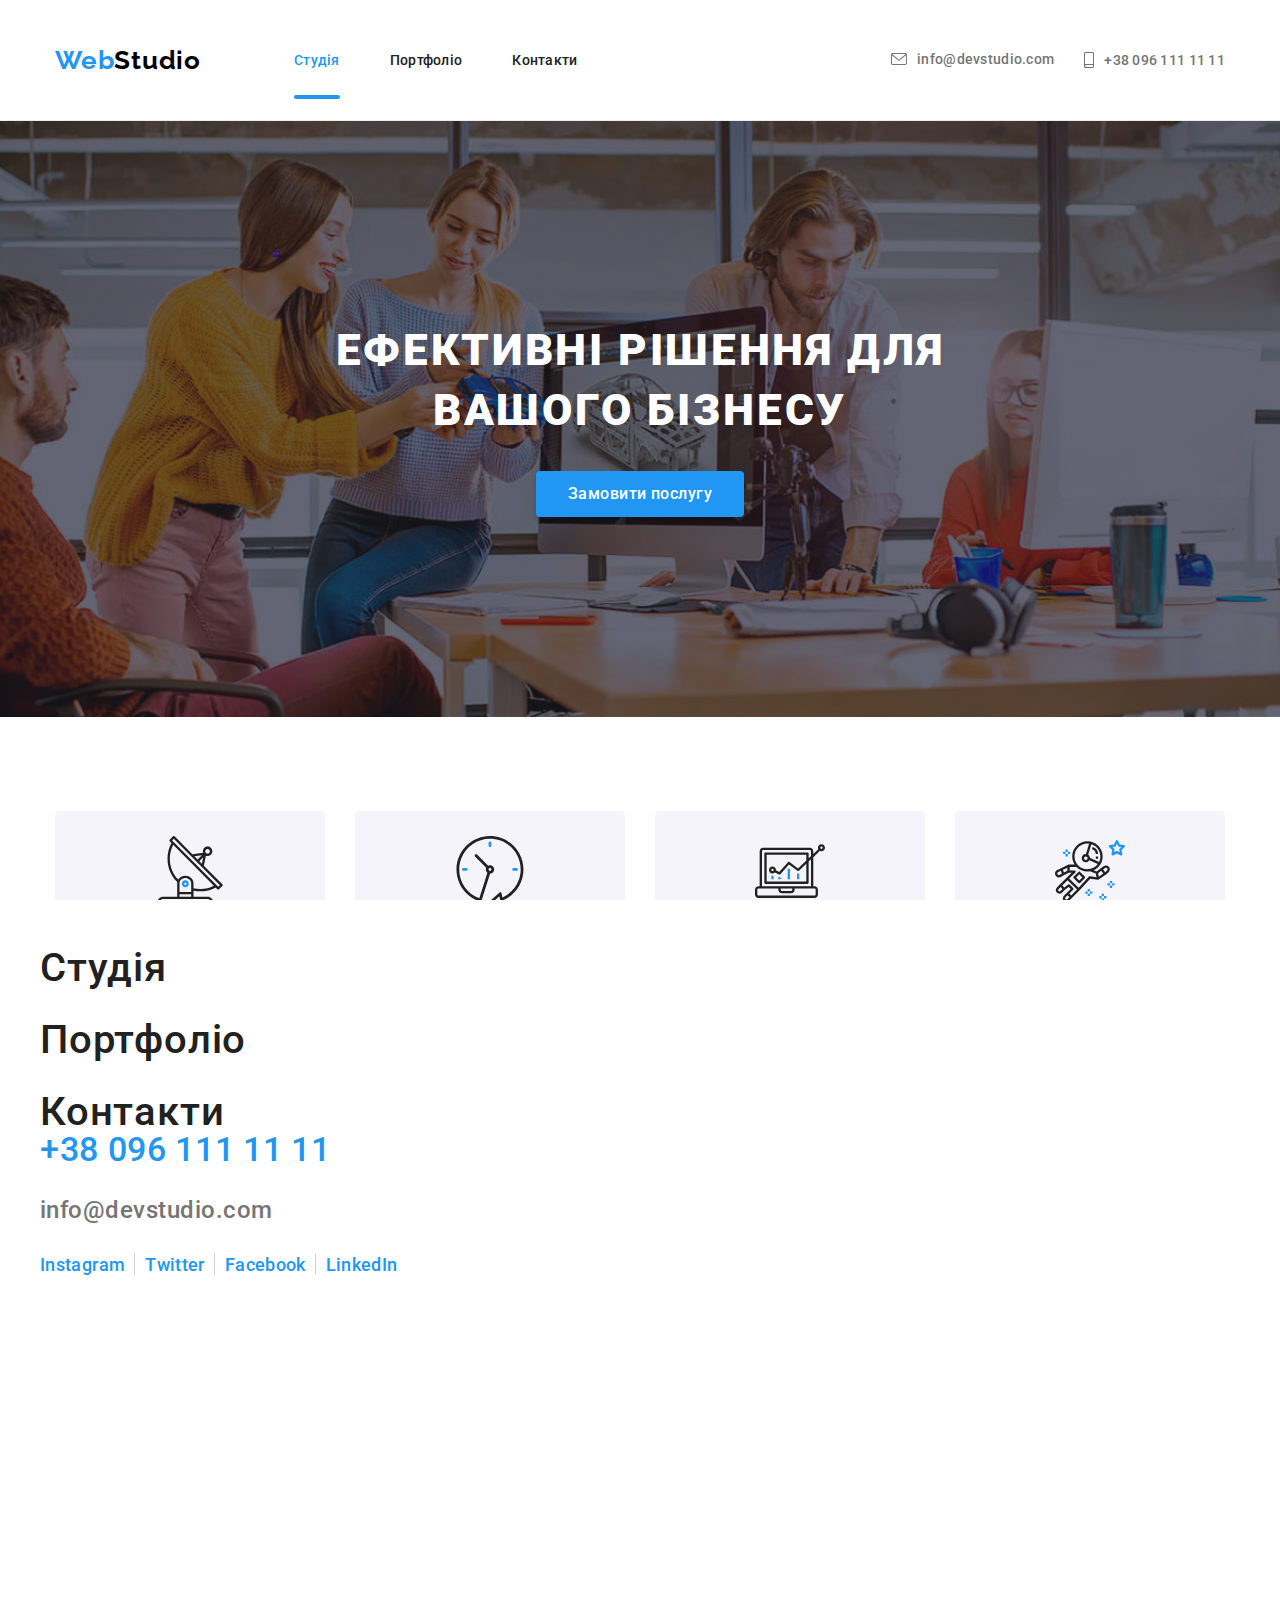
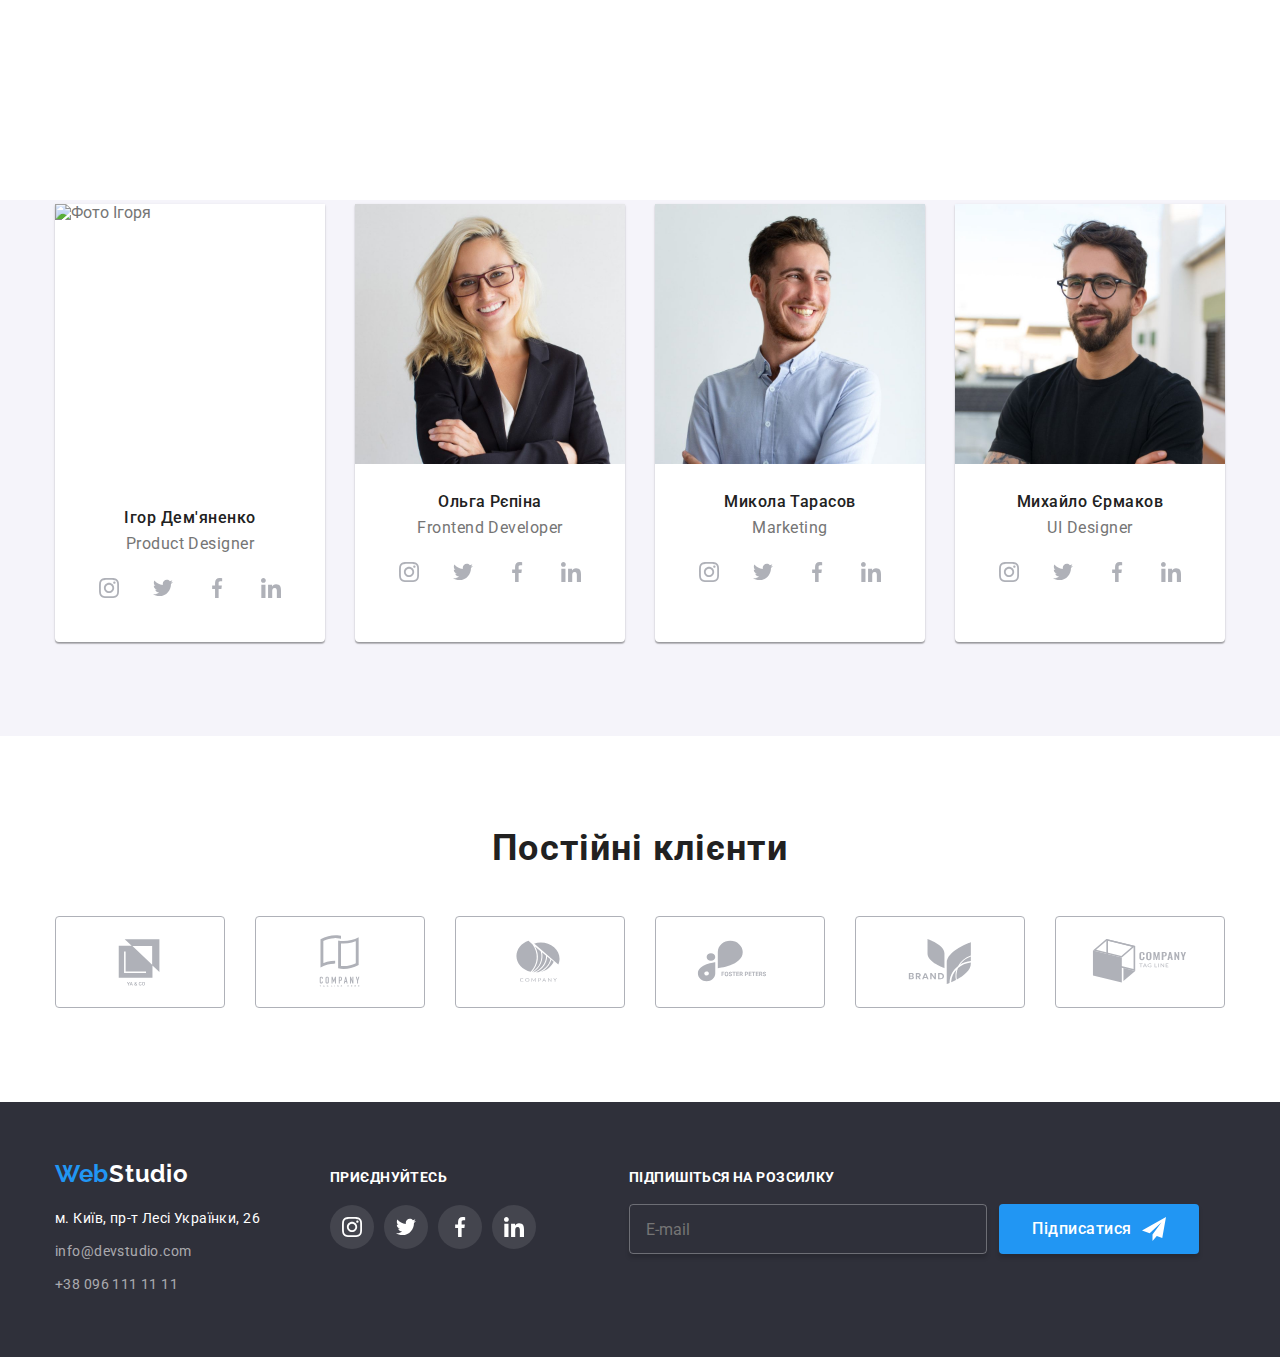
==== commit 25561d91: "Update index.html" ====
--- a/index.html
+++ b/index.html
@@ -203,14 +203,23 @@
                <div class="container activity__container">
                 <h2 class="activity__title title">Чим ми займаємося</h2>
                 <ul class="activity__list list">
-                    <li class="activity__type"><img src="./img/activity/activity1.jpg" alt="Створення дизайнів" width="370" height="294">
+                    <li class="activity__type">
+                        <img 
+                        srcset="./img/activity/activity1.jpg 1x, ./img/activity/activity1@2x.jpg 2x"
+                        src="./img/activity/activity1.jpg" alt="Створення дизайнів" width="370" height="294">
                         <p class="activity__descr">Десктопні додатки</p>
                     </li>
-                    <li class="activity__type"><img src="./img/activity/activity2.jpg" alt="Адаптивність під різні гаджети" width="370"
+                    <li class="activity__type">
+                        <img 
+                        srcset="./img/activity/activity2.jpg 1x, ./img/activity/activity2@2x.jpg 2x"
+                        src="./img/activity/activity2.jpg" alt="Адаптивність під різні гаджети" width="370"
                             height="294">
                             <p class="activity__descr">Мобільні додатки</p>
                         </li>
-                    <li class="activity__type"><img src="./img/activity/activity3.jpg" alt="Підбір кольорів" width="370" height="294">
+                    <li class="activity__type">
+                        <img 
+                        srcset="./img/activity/activity3.jpg 1x, ./img/activity/activity3@2x.jpg 2x"
+                        src="./img/activity/activity3.jpg" alt="Підбір кольорів" width="370" height="294">
                         <p class="activity__descr">Дизайнерські рішення</p>
                     </li>
                 </ul>
@@ -223,7 +232,24 @@
             <h2 class="team__title title">Наша команда</h2>
             <ul class="team__list list">
                 <li class="team__member">
-                    <img src="./img/team/member1.jpg" alt="Фото Ігоря" width="270" height="260">
+                    <picture>
+                        <source media="(min-width: 1200px)"
+                        srcset="./img/team/member1/member1_dk.jpg 1x,
+                        ./img/team/member1/member1_dk@2x.jpg  2x"
+                        type="image/jpg" />
+
+                        <source media="(min-width: 768px)" 
+                        srcset="./img/team/member1/member1-tb.jpg 1x,
+                        ./img/team/member1/member1-tb@2x.jpg  2x" 
+                        type="image/jpg"/>
+
+                        <source media="(max-width: 767px)" 
+                        srcset="./img/team/member1/member1_mb.jpg 1x,
+                        ./img/team/member1/member1_mb@2x.jpg  2x" 
+                        type="image/jpg"/>
+
+                        <img src="./img/team/member1/member1_mb.jpg" alt="Фото Ігоря" width="450" height="460" loading="lazy">
+                    </picture>
                    <div class="team__descr">
                     <h3 class="team__name">Ігор Дем'яненко</h3>
                     <p class="team__position">Product Designer</p>
@@ -260,7 +286,23 @@
                    </div>
                 </li>
                 <li class="team__member">
-                    <img src="./img/team/member2.jpg" alt="Фото Ольги" width="270" height="260">
+                   <picture>
+                    <source media="(min-width: 1200px)"
+                        srcset="./img/team/member2/member2_dk.jpg 1x,
+                        ./img/team/member2/member2_dk@2x.jpg  2x"
+                        type="image/jpg" />
+
+                        <source media="(min-width: 768px)" 
+                        srcset="./img/team/member2/member2_tb.jpg 1x,
+                        ./img/team/member2/member2_tb@2x.jpg  2x" 
+                        type="image/jpg"/>
+
+                        <source media="(max-width: 767px)" 
+                        srcset="./img/team/member2/member2_mb.jpg 1x,
+                        ./img/team/member2/member2_mb@2x.jpg  2x" 
+                        type="image/jpg"/>
+                    <img src="./img/team/member2/member2_mb.jpg" alt="Фото Ольги" width="450" height="460" loading="lazy">
+                   </picture>
                     <div class="team__descr">
                         <h3 class="team__name">Ольга Рєпіна</h3>
                         <p class="team__position">Frontend Developer</p>
@@ -297,7 +339,23 @@
                     </div>
                 </li>
                 <li class="team__member">
-                    <img src="./img/team/member3.jpg" alt="Фото Миколи" width="270" height="260">
+                    <picture>
+                    <source media="(min-width: 1200px)"
+                        srcset="./img/team/member3/member3_dk.jpg 1x,
+                        ./img/team/member3/member3_dk@2x.jpg  2x"
+                        type="image/jpg" />
+
+                        <source media="(min-width: 768px)" 
+                        srcset="./img/team/member3/member3_tb.jpg 1x,
+                        ./img/team/member3/member3_tb@2x.jpg  2x" 
+                        type="image/jpg"/>
+
+                        <source media="(max-width: 767px)" 
+                        srcset="./img/team/member3/member3_mb.jpg 1x,
+                        ./img/team/member3/member3_mb@2x.jpg  2x" 
+                        type="image/jpg"/>
+                    <img src="./img/team/member3/member3_mb.jpg" alt="Фото Миколи" width="450" height="460" loading="lazy">
+                   </picture>
                     <div class="team__descr">
                         <h3 class="team__name">Микола Тарасов</h3>
                         <p class="team__position">Marketing</p>
@@ -334,7 +392,24 @@
                     </div>
                 </li>
                 <li class="team__member">
-                    <img src="./img/team/member4.jpg" alt="Фото Михайла" width="270" height="260">
+                     <picture>
+                    <source media="(min-width: 1200px)"
+                        srcset="./img/team/member4/member4_dk.jpg 1x,
+                        ./img/team/member4/member4_dk@2x.jpg  2x"
+                        type="image/jpg" />
+
+                        <source media="(min-width: 768px)" 
+                        srcset="./img/team/member4/member4_tb.jpg 1x,
+                        ./img/team/member4/member4_tb@2x.jpg  2x" 
+                        type="image/jpg"/>
+
+                        <source media="(max-width: 767px)" 
+                        srcset="./img/team/member4/member4_mb.jpg 1x,
+                        ./img/team/member4/member4_mb@2x.jpg  2x" 
+                        type="image/jpg"/>
+
+                    <img src="./img/team/member4/member4_mb.jpg" alt="Фото Михайла" width="450" height="460" loading="lazy">
+                   </picture>
                     <div class="team__descr">
                         <h3 class="team__name">Михайло Єрмаков</h3>
                         <p class="team__position">UI Designer</p>
--- a/css/main.min.css
+++ b/css/main.min.css
@@ -1 +1 @@
-:root{--main-font: "Roboto", sans-serif;--secondary-font: "Raleway", sans-serif;--main-cl: #757575;--accent-cl: #2196F3;--white-cl: #FFFFFF;--title-cl: #212121;--txt-footer-cl: rgba(255, 255, 255, 0.60);--black-cl: #000000;--border-cl: #ECECEC;--icon-cl: rgba(175, 177, 184, 1);--dark-bg: #2F303A;--light-bg: #F5F4FA;--accent-bg: #2196F3;--hero-bg: #c4c4c4;--standard: 250ms cubic-bezier(0.4, 0, 0.2, 1)}.visually-hidden{-webkit-clip-path:inset(50%);clip-path:inset(50%);height:1px;overflow:hidden;position:absolute;white-space:nowrap;width:1px}body{font-family:var(--main-font);color:var(--main-cl)}img{display:block}.section{padding-top:60px;padding-bottom:60px}@media screen and (min-width: 1200px){.section{padding-top:94px;padding-bottom:94px}}.title{margin-bottom:50px;color:var(--title-cl);text-align:center;font-size:36px;font-weight:700;line-height:1;letter-spacing:1.08px}.btn{font-family:inherit;cursor:pointer;padding:10px 32px;color:var(--white-cl);background-color:var(--accent-bg);text-align:center;font-size:16px;font-weight:500;line-height:1.62;letter-spacing:.48px;border:none;border-radius:4px;-webkit-box-shadow:0px 4px 4px 0px rgba(0,0,0,.15);box-shadow:0px 4px 4px 0px rgba(0,0,0,.15)}.container{padding-left:15px;padding-right:15px;margin-left:auto;margin-right:auto}@media screen and (min-width: 480px){.container{width:480px}}@media screen and (min-width: 768px){.container{width:768px}}@media screen and (min-width: 1200px){.container{width:1200px}}h1,h2,h3,h4,h5,h6,p{margin:0}.list{list-style:none;padding:0;margin:0}.header{border-bottom:1px solid var(--border-cl);padding-top:16px;padding-bottom:16px;position:relative}@media screen and (min-width: 768px){.header{padding-top:21px;padding-bottom:21px}}.header__container{display:-webkit-box;display:-ms-flexbox;display:flex;-webkit-box-align:center;-ms-flex-align:center;align-items:center}.logo{margin-right:93px;color:var(--accent-cl);font-family:var(--secondary-font);font-size:26px;font-weight:700;line-height:1;letter-spacing:.78px;text-decoration:none}.logo__black{color:var(--black-cl)}.logo__white{color:var(--white-cl)}@media screen and (min-width: 768px){.navigation{display:-webkit-box;display:-ms-flexbox;display:flex;-webkit-box-align:center;-ms-flex-align:center;align-items:center}}.navigation__list{display:none}@media screen and (min-width: 768px){.navigation__list{display:-webkit-box;display:-ms-flexbox;display:flex}}.navigation__item:not(:last-child){margin-right:50px}.navigation__link{position:relative;display:block;padding-top:32px;padding-bottom:32px;color:var(--title-cl);font-size:14px;font-weight:500;line-height:1;letter-spacing:.28px;text-decoration:none;-webkit-transition:color var(--standard);transition:color var(--standard)}.navigation__link:hover,.navigation__link:focus{color:var(--accent-cl)}.navigation__link--active{color:var(--accent-cl)}.navigation__link--active::after{content:"";display:block;position:absolute;bottom:0;left:0;width:100%;height:4px;border-radius:2px;background-color:var(--accent-cl)}.contact{display:none}@media screen and (min-width: 768px){.contact{display:-webkit-box;display:-ms-flexbox;display:flex;margin-left:auto}}@media screen and (min-width: 768px)and (max-width: 1199.98px){.contact{-webkit-box-orient:vertical;-webkit-box-direction:normal;-ms-flex-direction:column;flex-direction:column}}@media screen and (min-width: 768px)and (max-width: 1199.98px){.contact__item:not(:last-child){margin-bottom:10px}}@media screen and (min-width: 1200px){.contact__item:not(:last-child){margin-right:30px}}.contact__email{text-decoration:none;display:-webkit-box;display:-ms-flexbox;display:flex;-webkit-box-align:center;-ms-flex-align:center;align-items:center;color:var(--main-cl);font-size:14px;font-weight:500;line-height:1;letter-spacing:.28px;-webkit-transition:color var(--standard);transition:color var(--standard)}.contact__email:hover,.contact__email:focus{color:var(--accent-cl)}.contact__phone{text-decoration:none;display:-webkit-box;display:-ms-flexbox;display:flex;-webkit-box-align:center;-ms-flex-align:center;align-items:center;color:var(--main-cl);font-size:14px;font-weight:500;line-height:1;letter-spacing:.28px;-webkit-transition:color var(--standard);transition:color var(--standard)}.contact__phone:hover,.contact__phone:focus{color:var(--accent-cl)}.contact__icon{fill:#757575;margin-right:10px;-webkit-transition:fill var(--standard);transition:fill var(--standard)}.contact__email:hover .contact__icon,.contact__email:focus .contact__icon{fill:var(--accent-cl)}.contact__phone:hover .contact__icon,.contact__phone:focus .contact__icon{fill:var(--accent-cl)}.hero{padding-top:200px;padding-bottom:200px}.overlay{max-width:1600px;margin-left:auto;margin-right:auto;background-color:var(--hero-bg);background-image:-webkit-gradient(linear, left top, right top, from(rgba(47, 48, 58, 0.4)), to(rgba(47, 48, 58, 0.4))),url(../img/hero/hero_sm.jpg);background-image:linear-gradient(to right, rgba(47, 48, 58, 0.4), rgba(47, 48, 58, 0.4)),url(../img/hero/hero_sm.jpg);background-repeat:no-repeat;background-position:center;background-size:cover}@media(min-device-pixel-ratio: 2),(-webkit-min-device-pixel-ratio: 2),(min-resolution: 192dpi),(min-resolution: 2dppx){.overlay{background-image:-webkit-gradient(linear, left top, right top, from(rgba(47, 48, 58, 0.4)), to(rgba(47, 48, 58, 0.4))),url(../img/hero/hero_sm@2x.jpg);background-image:linear-gradient(to right, rgba(47, 48, 58, 0.4), rgba(47, 48, 58, 0.4)),url(../img/hero/hero_sm@2x.jpg)}}@media screen and (min-width: 768px){.overlay{background-image:-webkit-gradient(linear, left top, right top, from(rgba(47, 48, 58, 0.4)), to(rgba(47, 48, 58, 0.4))),url(../img/hero/hero_md.jpg);background-image:linear-gradient(to right, rgba(47, 48, 58, 0.4), rgba(47, 48, 58, 0.4)),url(../img/hero/hero_md.jpg)}}@media screen and (min-width: 768px)and (min-device-pixel-ratio: 2),screen and (min-width: 768px)and (-webkit-min-device-pixel-ratio: 2),screen and (min-width: 768px)and (min-resolution: 192dpi),screen and (min-width: 768px)and (min-resolution: 2dppx){.overlay{background-image:-webkit-gradient(linear, left top, right top, from(rgba(47, 48, 58, 0.4)), to(rgba(47, 48, 58, 0.4))),url(../img/hero/hero_md@2x.jpg);background-image:linear-gradient(to right, rgba(47, 48, 58, 0.4), rgba(47, 48, 58, 0.4)),url(../img/hero/hero_md@2x.jpg)}}@media screen and (min-width: 1200px){.overlay{background-image:-webkit-gradient(linear, left top, right top, from(rgba(47, 48, 58, 0.4)), to(rgba(47, 48, 58, 0.4))),url(../img/hero/hero_lg.jpg);background-image:linear-gradient(to right, rgba(47, 48, 58, 0.4), rgba(47, 48, 58, 0.4)),url(../img/hero/hero_lg.jpg)}}@media screen and (min-width: 1200px)and (min-device-pixel-ratio: 2),screen and (min-width: 1200px)and (-webkit-min-device-pixel-ratio: 2),screen and (min-width: 1200px)and (min-resolution: 192dpi),screen and (min-width: 1200px)and (min-resolution: 2dppx){.overlay{background-image:-webkit-gradient(linear, left top, right top, from(rgba(47, 48, 58, 0.4)), to(rgba(47, 48, 58, 0.4))),url(../img/hero/hero_lg@2x.jpg);background-image:linear-gradient(to right, rgba(47, 48, 58, 0.4), rgba(47, 48, 58, 0.4)),url(../img/hero/hero_lg@2x.jpg)}}.hero__title{margin:0 auto;margin-bottom:30px;color:var(--white-cl);text-align:center;font-size:26px;font-style:normal;font-weight:900;line-height:1.61;letter-spacing:1.56px;text-transform:uppercase}@media screen and (min-width: 1200px){.hero__title{font-size:44px;line-height:1.36;letter-spacing:2.64px}}.hero__btn{display:block;margin:0 auto}.back-drop{position:fixed;top:0;right:0;width:100%;height:100%;background-color:rgba(0,0,0,.2);z-index:10;opacity:1;visibility:visible;-webkit-transition:opacity var(--standard),visibility var(--standard);transition:opacity var(--standard),visibility var(--standard)}.back-drop.is-hidden{opacity:0;pointer-events:none;visibility:hidden}.back-drop.is-hidden .modal-wrapper{-webkit-transform:translate(-50%, -50%) scale(0.9);transform:translate(-50%, -50%) scale(0.9)}.modal-wrapper{padding:40px;position:absolute;top:50%;left:50%;width:528px;height:581px;border-radius:4px;background:var(--white-cl);-webkit-box-shadow:0px 2px 1px 0px rgba(0,0,0,.2),0px 1px 1px 0px rgba(0,0,0,.14),0px 1px 3px 0px rgba(0,0,0,.12);box-shadow:0px 2px 1px 0px rgba(0,0,0,.2),0px 1px 1px 0px rgba(0,0,0,.14),0px 1px 3px 0px rgba(0,0,0,.12);-webkit-transform:translate(-50%, -50%) scale(1.1);transform:translate(-50%, -50%) scale(1.1);-webkit-transition:-webkit-transform var(--standard);transition:-webkit-transform var(--standard);transition:transform var(--standard);transition:transform var(--standard), -webkit-transform var(--standard)}.close-btn{position:absolute;top:8px;right:8px;display:-webkit-box;display:-ms-flexbox;display:flex;-webkit-box-align:center;-ms-flex-align:center;align-items:center;-webkit-box-pack:center;-ms-flex-pack:center;justify-content:center;width:30px;height:30px;padding:0;background-color:var(--white-cl);border-radius:50%;border:1px solid rgba(0,0,0,.1);cursor:pointer;-webkit-transition:fill var(--standard);transition:fill var(--standard)}.close-btn:hover,.close-btn:focus{fill:var(--accent-cl)}.modal-form{width:448px}.modal-form__title{display:block;margin-bottom:12px;color:var(--title-cl);text-align:center;font-size:20px;font-weight:700;line-height:1;letter-spacing:.6px}.modal-form__group{display:block;margin-bottom:10px;position:relative;cursor:pointer}.modal-form__group:last-child{margin-bottom:0}.modal-form__label{display:block;margin-bottom:4px;color:var(--main-cl);font-size:12px;line-height:1;letter-spacing:.12px}.modal-form__input{position:relative;outline:rgba(0,0,0,0);width:100%;height:40px;padding:12px 42px;border-radius:4px;border:1px solid rgba(33,33,33,.2);-webkit-transition:border-color var(--standard);transition:border-color var(--standard)}.modal-form__input:focus,.modal-form__input:hover{border:1px solid #2196f3;border-radius:4px}.modal-form__text-comment{margin-bottom:20px;padding:12px 16px;outline:rgba(0,0,0,0);width:100%;height:120px;border-radius:4px;border:1px solid rgba(33,33,33,.2);resize:none;-webkit-transition:border-color var(--standard);transition:border-color var(--standard)}.modal-form__text-comment:focus,.modal-form__text-comment:hover{border:1px solid #2196f3;border-radius:4px}.modal-form__text-comment::-webkit-input-placeholder{color:rgba(117,117,117,.5);font-size:12px;line-height:1;letter-spacing:.12px}.modal-form__text-comment::-moz-placeholder{color:rgba(117,117,117,.5);font-size:12px;line-height:1;letter-spacing:.12px}.modal-form__text-comment:-ms-input-placeholder{color:rgba(117,117,117,.5);font-size:12px;line-height:1;letter-spacing:.12px}.modal-form__text-comment::-ms-input-placeholder{color:rgba(117,117,117,.5);font-size:12px;line-height:1;letter-spacing:.12px}.modal-form__text-comment::placeholder{color:rgba(117,117,117,.5);font-size:12px;line-height:1;letter-spacing:.12px}.modal-form__icon{position:absolute;bottom:11px;left:12px;fill:var(--title-cl);-webkit-transition:fill var(--standard);transition:fill var(--standard)}.modal-form__input:focus~.modal-form__icon,.modal-form__input:hover~.modal-form__icon{fill:var(--accent-cl)}.modal-form__agreement{display:-webkit-box;display:-ms-flexbox;display:flex;-webkit-box-align:baseline;-ms-flex-align:baseline;align-items:baseline;-webkit-box-pack:center;-ms-flex-pack:center;justify-content:center}.modal-form__custom-checkbox{margin-right:7px;width:16px;height:15px;display:-webkit-box;display:-ms-flexbox;display:flex;-webkit-box-align:center;-ms-flex-align:center;align-items:center;-webkit-box-pack:center;-ms-flex-pack:center;justify-content:center;outline:2px solid var(--title-cl);outline-offset:-2px;border-radius:2px;-webkit-transition:outline var(--standard),background-color var(--standard);transition:outline var(--standard),background-color var(--standard)}.modal-form__checkbox:focus+.modal-form__custom-checkbox{outline:2px solid var(--accent-cl)}.modal-form__checkbox-icon{opacity:0;border-radius:2px;-webkit-transition:opacity var(--standard);transition:opacity var(--standard)}.modal-form__checkbox:checked+.modal-form__custom-checkbox{outline:var(--accent-cl);background-color:var(--accent-cl)}.modal-form__checkbox:checked+.modal-form__custom-checkbox .modal-form__checkbox-icon{opacity:1}.modal-form__text-agreement{margin-bottom:36px;color:var(--main-cl);font-size:14px;line-height:1.71;letter-spacing:.42px}.modal-form__terms{color:var(--accent-cl);line-height:24px;letter-spacing:.42px}.modal-form__btn{display:block;margin:0 auto;width:200px;height:50px;border:none;border-radius:4px;background:var(--accent-cl);-webkit-box-shadow:0px 4px 4px 0px rgba(0,0,0,.15);box-shadow:0px 4px 4px 0px rgba(0,0,0,.15);color:var(--white-cl);text-align:center;font-size:16px;font-weight:700;line-height:1.87;letter-spacing:.96px}.features__list{display:-webkit-box;display:-ms-flexbox;display:flex;-ms-flex-wrap:wrap;flex-wrap:wrap}@media screen and (max-width: 767.98px){.features__list{display:block}}@media screen and (min-width: 768px)and (max-width: 1199.98px){.features__list{gap:30px}}@media screen and (max-width: 767.98px){.features__item{width:100%}.features__item:not(:last-child){margin-bottom:30px}}@media screen and (min-width: 768px)and (max-width: 1199.98px){.features__item{-ms-flex-preferred-size:calc((100% - 30px)/2);flex-basis:calc((100% - 30px)/2)}}@media screen and (min-width: 1200px){.features__item{width:270px}.features__item:not(:last-child){margin-right:30px}}.features__subtitle{margin-bottom:10px;color:var(--title-cl);font-size:14px;font-weight:700;line-height:1;letter-spacing:.42px;text-transform:uppercase}@media screen and (max-width: 767.98px){.features__subtitle{text-align:center}}.features__content{font-size:14px;line-height:1.71;letter-spacing:.42px}.features__background{display:-webkit-box;display:-ms-flexbox;display:flex;-webkit-box-align:center;-ms-flex-align:center;align-items:center;-webkit-box-pack:center;-ms-flex-pack:center;justify-content:center;height:120px;border-radius:4px;margin-bottom:30px;background:var(--light-bg)}@media screen and (max-width: 767.98px){.features__background{width:100%}}.activity{display:none;padding-top:0}@media screen and (min-width: 1200px){.activity{display:-webkit-box;display:-ms-flexbox;display:flex}}.activity__list{display:-webkit-box;display:-ms-flexbox;display:flex;-webkit-box-pack:center;-ms-flex-pack:center;justify-content:center}.activity__type{position:relative;margin-right:30px}.activity__type:last-child{margin-right:0}.activity__descr{position:absolute;bottom:0;right:0;display:-webkit-box;display:-ms-flexbox;display:flex;-webkit-box-align:center;-ms-flex-align:center;align-items:center;-webkit-box-pack:center;-ms-flex-pack:center;justify-content:center;width:100%;height:70px;background-color:rgba(47,48,58,.8);color:var(--white-cl);text-align:center;font-size:14px;font-weight:700;line-height:1;letter-spacing:.42px;text-transform:uppercase}.team{background-color:var(--light-bg)}.team__list{display:-webkit-box;display:-ms-flexbox;display:flex;-ms-flex-wrap:wrap;flex-wrap:wrap}@media screen and (max-width: 767.98px){.team__list{display:block}}@media screen and (min-width: 768px)and (max-width: 1199.98px){.team__list{gap:30px}}.team__member{border-radius:0px 0px 4px 4px;background:#fff;-webkit-box-shadow:0px 2px 1px 0px rgba(0,0,0,.2),0px 1px 1px 0px rgba(0,0,0,.14),0px 1px 3px 0px rgba(0,0,0,.12);box-shadow:0px 2px 1px 0px rgba(0,0,0,.2),0px 1px 1px 0px rgba(0,0,0,.14),0px 1px 3px 0px rgba(0,0,0,.12)}@media screen and (max-width: 767.98px){.team__member{width:100%}.team__member:not(:last-child){margin-bottom:30px}}@media screen and (min-width: 768px)and (max-width: 1199.98px){.team__member{-ms-flex-preferred-size:calc((100% - 30px)/2);flex-basis:calc((100% - 30px)/2)}}@media screen and (min-width: 1200px){.team__member{width:270px;margin-right:30px}}.team__member:last-child{margin-right:0}.team__descr{padding-top:30px;padding-bottom:30px}.team__name{margin-bottom:10px;color:var(--title-cl);text-align:center;font-size:16px;font-weight:500;line-height:1;letter-spacing:.48px}.team__position{margin-bottom:16px;color:var(--main-cl);text-align:center;font-size:16px;line-height:1;letter-spacing:.48px}.socials{display:-webkit-box;display:-ms-flexbox;display:flex;-webkit-box-pack:center;-ms-flex-pack:center;justify-content:center;-webkit-box-align:center;-ms-flex-align:center;align-items:center}.socials__item{display:-webkit-box;display:-ms-flexbox;display:flex;-webkit-box-align:center;-ms-flex-align:center;align-items:center;-webkit-box-pack:center;-ms-flex-pack:center;justify-content:center;width:44px;height:44px;background-color:#fff;border-radius:50%;-webkit-transition:background-color var(--standard);transition:background-color var(--standard)}.socials__item:hover,.socials__item:focus{background-color:var(--accent-bg)}.socials__item:not(:last-child){margin-right:10px}.socials__icon{fill:var(--icon-cl);-webkit-transition:fill var(--standard);transition:fill var(--standard)}.socials__item:hover .socials__icon,.socials__item:focus .socials__icon{fill:#fff}.clients-list{display:-webkit-box;display:-ms-flexbox;display:flex;-ms-flex-wrap:wrap;flex-wrap:wrap;-webkit-box-align:center;-ms-flex-align:center;align-items:center;-webkit-box-pack:center;-ms-flex-pack:center;justify-content:center}@media screen and (max-width: 1199.98px){.clients-list{gap:30px}}@media screen and (max-width: 767.98px){.clients-list__item{-ms-flex-preferred-size:calc((100% - 30px)/2);flex-basis:calc((100% - 30px)/2)}}@media screen and (min-width: 768px)and (max-width: 1199.98px){.clients-list__item{-ms-flex-preferred-size:calc((100% - 60px)/3);flex-basis:calc((100% - 60px)/3)}}@media screen and (min-width: 1200px){.clients-list__item{-ms-flex-preferred-size:calc((100% - 150px)/6);flex-basis:calc((100% - 150px)/6)}.clients-list__item:not(:last-child){margin-right:30px}}.clients-list__link{display:-webkit-box;display:-ms-flexbox;display:flex;-webkit-box-align:center;-ms-flex-align:center;align-items:center;-webkit-box-pack:center;-ms-flex-pack:center;justify-content:center;height:92px;border-radius:4px;border:1px solid #afb1b8;-webkit-transition:border-color var(--standard);transition:border-color var(--standard)}.clients-list__link:hover,.clients-list__link:focus{border-color:var(--accent-cl)}.clients-list__icon{fill:var(--icon-cl);-webkit-transition:fill var(--standard);transition:fill var(--standard)}.clients-list__link:hover .clients-list__icon,.clients-list__link:focus .clients-list__icon{fill:var(--accent-cl)}.footer{background-color:var(--dark-bg);padding-top:60px;padding-bottom:60px}.footer__container{display:block;text-align:center}@media screen and (min-width: 768px){.footer__container{display:-webkit-box;display:-ms-flexbox;display:flex;-webkit-box-align:baseline;-ms-flex-align:baseline;align-items:baseline}}@media screen and (min-width: 768px)and (max-width: 1199.98px){.footer__container{-ms-flex-wrap:wrap;flex-wrap:wrap}}@media screen and (min-width: 1200px){.footer__container{text-align:start}}@media screen and (min-width: 768px)and (max-width: 1199.98px){.footer__address{margin-right:165px}}@media screen and (min-width: 1200px){.footer__address{margin-right:70px}}.footer__logo{margin-right:0;margin-bottom:20px;font-size:24px;letter-spacing:.72px}.address{margin-top:20px;color:var(--white-cl);font-size:14px;font-style:normal;line-height:1.71;letter-spacing:.42px;text-align:center}@media screen and (min-width: 1200px){.address{text-align:start}}.address__text{margin-bottom:9px;text-align:center}.address__email{text-decoration:none;margin-bottom:9px;display:block;color:var(--txt-footer-cl);font-size:14px;font-style:1;line-height:1.71;letter-spacing:.42px;-webkit-transition:color var(--standard);transition:color var(--standard)}.address__email:hover,.address__email:focus{color:var(--accent-cl)}.address__phone{text-decoration:none;display:block;color:var(--txt-footer-cl);font-size:14px;font-style:1;line-height:1.71;letter-spacing:.42px;-webkit-transition:color var(--standard);transition:color var(--standard)}.address__phone:hover,.address__phone:focus{color:var(--accent-cl)}@media screen and (max-width: 1199.98px){.address__phone{margin-bottom:60px}}.footer__content{display:block}@media screen and (min-width: 768px)and (max-width: 1199.98px){.footer__content{display:-webkit-box;display:-ms-flexbox;display:flex;-webkit-box-orient:vertical;-webkit-box-direction:normal;-ms-flex-direction:column;flex-direction:column;margin-left:auto}}.footer-title{color:var(--white-cl);margin-bottom:20px;font-size:14px;font-weight:700;letter-spacing:.42px;text-transform:uppercase}.footer__list{display:-webkit-box;display:-ms-flexbox;display:flex;-webkit-box-align:center;-ms-flex-align:center;align-items:center;-webkit-box-pack:center;-ms-flex-pack:center;justify-content:center}@media screen and (max-width: 767.98px){.footer__list{margin-bottom:60px}}.footer__link{display:-webkit-box;display:-ms-flexbox;display:flex;-webkit-box-align:center;-ms-flex-align:center;align-items:center;-webkit-box-pack:center;-ms-flex-pack:center;justify-content:center;width:44px;height:44px;border-radius:50%;background-color:rgba(255,255,255,.1);-webkit-transition:background-color var(--standard);transition:background-color var(--standard)}.footer__link:hover,.footer__link:focus{background-color:var(--accent-bg)}.footer__icon{fill:var(--white-cl)}.footer__item:not(:last-child){margin-right:10px}@media screen and (min-width: 768px)and (max-width: 1199.98px){.follow{display:block;margin-right:auto;margin-left:auto}}@media screen and (min-width: 1200px){.follow{margin-left:93px}}.follow__title{display:block;margin-bottom:20px;color:var(--white-cl);font-weight:700;font-size:14px;line-height:1;letter-spacing:.42px;text-transform:uppercase}.follow__wrapper{display:block}@media screen and (min-width: 1200px){.follow__wrapper{display:-webkit-box;display:-ms-flexbox;display:flex}}.follow__input{outline:rgba(0,0,0,0);padding:15px 16px;width:100%;height:50px;margin-bottom:20px;color:var(--white-cl);border-radius:4px;border:1px solid rgba(255,255,255,.3);background:rgba(33,150,243,0);-webkit-box-shadow:0px 4px 4px 0px rgba(0,0,0,.15);box-shadow:0px 4px 4px 0px rgba(0,0,0,.15)}@media screen and (min-width: 1200px){.follow__input{margin-right:12px;width:358px}}.follow__btn{display:-webkit-inline-box;display:-ms-inline-flexbox;display:inline-flex;-webkit-box-pack:center;-ms-flex-pack:center;justify-content:center;-webkit-box-align:center;-ms-flex-align:center;align-items:center;width:200px;height:50px}.follow__btn::after{content:"";margin-left:10px;width:24px;height:24px;background-image:url(../img/icons/send.svg);background-size:contain}.filter{display:-webkit-box;display:-ms-flexbox;display:flex;-webkit-box-align:center;-ms-flex-align:center;align-items:center;-webkit-box-pack:center;-ms-flex-pack:center;justify-content:center;margin-bottom:50px}.filter__item{margin-right:8px}.filter__item:last-child{margin-right:0}.filter__btn{border-radius:4px;padding:6px 22px;-ms-flex-negative:0;flex-shrink:0;border:none;color:var(--title-cl);background-color:var(--light-bg);text-align:center;font-size:16px;font-weight:500;line-height:1.62;letter-spacing:.48px;-webkit-box-shadow:none;box-shadow:none;-webkit-transition:color var(--standard),background-color var(--standard),-webkit-box-shadow var(--standard);transition:color var(--standard),background-color var(--standard),-webkit-box-shadow var(--standard);transition:color var(--standard),background-color var(--standard),box-shadow var(--standard);transition:color var(--standard),background-color var(--standard),box-shadow var(--standard),-webkit-box-shadow var(--standard)}.filter__btn:hover,.filter__btn:focus{color:var(--white-cl);background-color:var(--accent-bg);-webkit-box-shadow:0px 2px 2px 0px rgba(0,0,0,.12),0px 1px 2px 0px rgba(0,0,0,.08),0px 3px 1px 0px rgba(0,0,0,.1);box-shadow:0px 2px 2px 0px rgba(0,0,0,.12),0px 1px 2px 0px rgba(0,0,0,.08),0px 3px 1px 0px rgba(0,0,0,.1)}.filter__btn--active{color:var(--white-cl);background-color:var(--accent-bg);-webkit-box-shadow:0px 2px 2px 0px rgba(0,0,0,.12),0px 1px 2px 0px rgba(0,0,0,.08),0px 3px 1px 0px rgba(0,0,0,.1);box-shadow:0px 2px 2px 0px rgba(0,0,0,.12),0px 1px 2px 0px rgba(0,0,0,.08),0px 3px 1px 0px rgba(0,0,0,.1)}.cards-set{display:-webkit-box;display:-ms-flexbox;display:flex;-ms-flex-wrap:wrap;flex-wrap:wrap;gap:30px}.cards-set__item{-ms-flex-preferred-size:calc((100% - 60px)/3);flex-basis:calc((100% - 60px)/3)}.cards-set__wrap{position:relative;overflow:hidden}.cards-set__overlay{color:var(--white-cl);font-size:18px;line-height:1.55;letter-spacing:.54px;display:inline-block;padding:63px 24px;position:absolute;top:0;left:0;height:100%;width:100%;background-color:rgba(33,150,243,.9);-webkit-transform:translateY(100%);transform:translateY(100%);-webkit-transition-duration:250ms;transition-duration:250ms;-webkit-transition-timing-function:cubic-bezier(0.4, 0, 0.2, 1);transition-timing-function:cubic-bezier(0.4, 0, 0.2, 1)}.cards-set__link:hover .cards-set__overlay{-webkit-transform:translateY(0);transform:translateY(0)}.cards-set__bottom{padding:20px 24px;border-bottom:1px solid #eee;border-right:1px solid #eee;border-left:1px solid #eee}.cards-set__title{margin-bottom:4px;color:var(--title-cl);font-size:18px;line-height:2;letter-spacing:1.08px}.cards-set__descr{color:var(--main-cl);font-size:16px;line-height:1.87;letter-spacing:.48px}.cards-set__link{text-decoration:none;display:block;-webkit-transition:-webkit-box-shadow var(--standard);transition:-webkit-box-shadow var(--standard);transition:box-shadow var(--standard);transition:box-shadow var(--standard), -webkit-box-shadow var(--standard)}.cards-set__link:hover,.cards-set__link:focus{-webkit-box-shadow:1px 4px 6px 0px rgba(0,0,0,.16),0px 4px 4px 0px rgba(0,0,0,.06),0px 1px 1px 0px rgba(0,0,0,.12);box-shadow:1px 4px 6px 0px rgba(0,0,0,.16),0px 4px 4px 0px rgba(0,0,0,.06),0px 1px 1px 0px rgba(0,0,0,.12)}.mob-menu{display:none;position:fixed;left:0;top:0;height:100vh;width:100%;padding:48px 40px;background-color:var(--white-cl);z-index:2}.mob-menu.is-open{display:-webkit-box;display:-ms-flexbox;display:flex;-webkit-box-orient:vertical;-webkit-box-direction:normal;-ms-flex-direction:column;flex-direction:column;-webkit-box-pack:justify;-ms-flex-pack:justify;justify-content:space-between}.mob-menu__nav-list{display:block}.mob-menu__link{color:var(--title-cl);font-size:40px;font-weight:500;line-height:1;letter-spacing:.8px;text-decoration:none;-webkit-transition:color var(--standard);transition:color var(--standard)}.mob-menu__link:hover,.mob-menu__link:focus{color:var(--accent-cl)}.mob-menu__item:not(:last-child){margin-bottom:32px}.mob-menu__contacts{margin-top:auto}.mob-menu__contact-item{margin-bottom:32px}.mob-menu__tel{color:var(--accent-cl);font-size:34px;font-weight:500;line-height:1;letter-spacing:.68px;text-decoration:none}.mob-menu__mail{color:var(--main-cl);font-size:24px;font-weight:500;line-height:1;letter-spacing:.48px;text-decoration:none}.mob-menu__socials{display:-webkit-box;display:-ms-flexbox;display:flex;margin-top:32px}.mob-menu__socials-item:not(:last-child){margin-right:10px;padding-right:10px}.after::after{content:"";display:block;position:absolute;bottom:0;right:-10px;width:1px;height:22px;background-color:rgba(33,33,33,.2)}.mob-menu__socials-link{position:relative;color:var(--accent-cl);font-size:18px;font-weight:500;line-height:1.22;letter-spacing:.36px;text-decoration:none}.mob-btn{font-family:inherit;cursor:pointer;border:none;padding:0;position:absolute;top:10px;right:15px;background-color:rgba(0,0,0,0)}.mob-btn:hover,.mob-btn:focus{fill:var(--accent-cl)}@media screen and (min-width: 768px){.mob-btn{display:none}}/*# sourceMappingURL=main.min.css.map */+:root{--main-font: "Roboto", sans-serif;--secondary-font: "Raleway", sans-serif;--main-cl: #757575;--accent-cl: #2196F3;--white-cl: #FFFFFF;--title-cl: #212121;--txt-footer-cl: rgba(255, 255, 255, 0.60);--black-cl: #000000;--border-cl: #ECECEC;--icon-cl: rgba(175, 177, 184, 1);--dark-bg: #2F303A;--light-bg: #F5F4FA;--accent-bg: #2196F3;--hero-bg: #c4c4c4;--standard: 250ms cubic-bezier(0.4, 0, 0.2, 1)}.visually-hidden{-webkit-clip-path:inset(50%);clip-path:inset(50%);height:1px;overflow:hidden;position:absolute;white-space:nowrap;width:1px}body{font-family:var(--main-font);color:var(--main-cl)}body.modal-open{overflow:hidden}img{display:block;max-width:100%;height:auto}.section{padding-top:60px;padding-bottom:60px}@media screen and (min-width: 1200px){.section{padding-top:94px;padding-bottom:94px}}.title{margin-bottom:50px;color:var(--title-cl);text-align:center;font-size:36px;font-weight:700;line-height:1;letter-spacing:1.08px}.btn{font-family:inherit;cursor:pointer;padding:10px 32px;color:var(--white-cl);background-color:var(--accent-bg);text-align:center;font-size:16px;font-weight:500;line-height:1.62;letter-spacing:.48px;border:none;border-radius:4px;-webkit-box-shadow:0px 4px 4px 0px rgba(0,0,0,.15);box-shadow:0px 4px 4px 0px rgba(0,0,0,.15)}.container{padding-left:15px;padding-right:15px;margin-left:auto;margin-right:auto}@media screen and (min-width: 480px){.container{width:480px}}@media screen and (min-width: 768px){.container{width:768px}}@media screen and (min-width: 1200px){.container{width:1200px}}h1,h2,h3,h4,h5,h6,p{margin:0}.list{list-style:none;padding:0;margin:0}.header{border-bottom:1px solid var(--border-cl);padding-top:16px;padding-bottom:16px;position:relative}@media screen and (min-width: 768px){.header{padding-top:21px;padding-bottom:21px}}.header__container{display:-webkit-box;display:-ms-flexbox;display:flex;-webkit-box-align:center;-ms-flex-align:center;align-items:center}.logo{margin-right:93px;color:var(--accent-cl);font-family:var(--secondary-font);font-size:26px;font-weight:700;line-height:1;letter-spacing:.78px;text-decoration:none}.logo__black{color:var(--black-cl)}.logo__white{color:var(--white-cl)}@media screen and (min-width: 768px){.navigation{display:-webkit-box;display:-ms-flexbox;display:flex;-webkit-box-align:center;-ms-flex-align:center;align-items:center}}.navigation__list{display:none}@media screen and (min-width: 768px){.navigation__list{display:-webkit-box;display:-ms-flexbox;display:flex}}.navigation__item:not(:last-child){margin-right:50px}.navigation__link{position:relative;display:block;padding-top:32px;padding-bottom:32px;color:var(--title-cl);font-size:14px;font-weight:500;line-height:1;letter-spacing:.28px;text-decoration:none;-webkit-transition:color var(--standard);transition:color var(--standard)}.navigation__link:hover,.navigation__link:focus{color:var(--accent-cl)}.navigation__link--active{color:var(--accent-cl)}.navigation__link--active::after{content:"";display:block;position:absolute;bottom:0;left:0;width:100%;height:4px;border-radius:2px;background-color:var(--accent-cl)}.contact{display:none}@media screen and (min-width: 768px){.contact{display:-webkit-box;display:-ms-flexbox;display:flex;margin-left:auto}}@media screen and (min-width: 768px)and (max-width: 1199.98px){.contact{-webkit-box-orient:vertical;-webkit-box-direction:normal;-ms-flex-direction:column;flex-direction:column}}@media screen and (min-width: 768px)and (max-width: 1199.98px){.contact__item:not(:last-child){margin-bottom:10px}}@media screen and (min-width: 1200px){.contact__item:not(:last-child){margin-right:30px}}.contact__email{text-decoration:none;display:-webkit-box;display:-ms-flexbox;display:flex;-webkit-box-align:center;-ms-flex-align:center;align-items:center;color:var(--main-cl);font-size:14px;font-weight:500;line-height:1;letter-spacing:.28px;-webkit-transition:color var(--standard);transition:color var(--standard)}.contact__email:hover,.contact__email:focus{color:var(--accent-cl)}.contact__phone{text-decoration:none;display:-webkit-box;display:-ms-flexbox;display:flex;-webkit-box-align:center;-ms-flex-align:center;align-items:center;color:var(--main-cl);font-size:14px;font-weight:500;line-height:1;letter-spacing:.28px;-webkit-transition:color var(--standard);transition:color var(--standard)}.contact__phone:hover,.contact__phone:focus{color:var(--accent-cl)}.contact__icon{fill:#757575;margin-right:10px;-webkit-transition:fill var(--standard);transition:fill var(--standard)}.contact__email:hover .contact__icon,.contact__email:focus .contact__icon{fill:var(--accent-cl)}.contact__phone:hover .contact__icon,.contact__phone:focus .contact__icon{fill:var(--accent-cl)}.hero{padding-top:200px;padding-bottom:200px}.overlay{max-width:1600px;margin-left:auto;margin-right:auto;background-color:var(--hero-bg);background-image:-webkit-gradient(linear, left top, right top, from(rgba(47, 48, 58, 0.4)), to(rgba(47, 48, 58, 0.4))),url(../img/hero/hero_sm.jpg);background-image:linear-gradient(to right, rgba(47, 48, 58, 0.4), rgba(47, 48, 58, 0.4)),url(../img/hero/hero_sm.jpg);background-repeat:no-repeat;background-position:center;background-size:cover}@media(min-device-pixel-ratio: 2),(-webkit-min-device-pixel-ratio: 2),(min-resolution: 192dpi),(min-resolution: 2dppx){.overlay{background-image:-webkit-gradient(linear, left top, right top, from(rgba(47, 48, 58, 0.4)), to(rgba(47, 48, 58, 0.4))),url(../img/hero/hero_sm@2x.jpg);background-image:linear-gradient(to right, rgba(47, 48, 58, 0.4), rgba(47, 48, 58, 0.4)),url(../img/hero/hero_sm@2x.jpg)}}@media screen and (min-width: 768px){.overlay{background-image:-webkit-gradient(linear, left top, right top, from(rgba(47, 48, 58, 0.4)), to(rgba(47, 48, 58, 0.4))),url(../img/hero/hero_md.jpg);background-image:linear-gradient(to right, rgba(47, 48, 58, 0.4), rgba(47, 48, 58, 0.4)),url(../img/hero/hero_md.jpg)}}@media screen and (min-width: 768px)and (min-device-pixel-ratio: 2),screen and (min-width: 768px)and (-webkit-min-device-pixel-ratio: 2),screen and (min-width: 768px)and (min-resolution: 192dpi),screen and (min-width: 768px)and (min-resolution: 2dppx){.overlay{background-image:-webkit-gradient(linear, left top, right top, from(rgba(47, 48, 58, 0.4)), to(rgba(47, 48, 58, 0.4))),url(../img/hero/hero_md@2x.jpg);background-image:linear-gradient(to right, rgba(47, 48, 58, 0.4), rgba(47, 48, 58, 0.4)),url(../img/hero/hero_md@2x.jpg)}}@media screen and (min-width: 1200px){.overlay{background-image:-webkit-gradient(linear, left top, right top, from(rgba(47, 48, 58, 0.4)), to(rgba(47, 48, 58, 0.4))),url(../img/hero/hero_lg.jpg);background-image:linear-gradient(to right, rgba(47, 48, 58, 0.4), rgba(47, 48, 58, 0.4)),url(../img/hero/hero_lg.jpg)}}@media screen and (min-width: 1200px)and (min-device-pixel-ratio: 2),screen and (min-width: 1200px)and (-webkit-min-device-pixel-ratio: 2),screen and (min-width: 1200px)and (min-resolution: 192dpi),screen and (min-width: 1200px)and (min-resolution: 2dppx){.overlay{background-image:-webkit-gradient(linear, left top, right top, from(rgba(47, 48, 58, 0.4)), to(rgba(47, 48, 58, 0.4))),url(../img/hero/hero_lg@2x.jpg);background-image:linear-gradient(to right, rgba(47, 48, 58, 0.4), rgba(47, 48, 58, 0.4)),url(../img/hero/hero_lg@2x.jpg)}}.hero__title{margin:0 auto;margin-bottom:30px;color:var(--white-cl);text-align:center;font-size:26px;font-style:normal;font-weight:900;line-height:1.61;letter-spacing:1.56px;text-transform:uppercase}@media screen and (min-width: 1200px){.hero__title{font-size:44px;line-height:1.36;letter-spacing:2.64px}}.hero__btn{display:block;margin:0 auto}.back-drop{position:fixed;top:0;right:0;width:100%;height:100%;background-color:rgba(0,0,0,.2);z-index:10;padding:93px 15px;overflow-y:scroll;opacity:1;visibility:visible;-webkit-transition:opacity var(--standard),visibility var(--standard);transition:opacity var(--standard),visibility var(--standard)}.back-drop.is-hidden{opacity:0;pointer-events:none;visibility:hidden}.back-drop.is-hidden .modal-wrapper{-webkit-transform:translate(-50%, -50%) scale(0.9);transform:translate(-50%, -50%) scale(0.9)}.modal-wrapper{padding:40px;position:absolute;top:50%;left:50%;border-radius:4px;background:var(--white-cl);-webkit-box-shadow:0px 2px 1px 0px rgba(0,0,0,.2),0px 1px 1px 0px rgba(0,0,0,.14),0px 1px 3px 0px rgba(0,0,0,.12);box-shadow:0px 2px 1px 0px rgba(0,0,0,.2),0px 1px 1px 0px rgba(0,0,0,.14),0px 1px 3px 0px rgba(0,0,0,.12);-webkit-transform:translate(-50%, -50%) scale(1.1);transform:translate(-50%, -50%) scale(1.1);-webkit-transition:-webkit-transform var(--standard);transition:-webkit-transform var(--standard);transition:transform var(--standard);transition:transform var(--standard), -webkit-transform var(--standard)}@media screen and (min-width: 480px){.modal-wrapper{max-width:450px}}@media screen and (min-width: 1200px){.modal-wrapper{max-width:528px}}.close-btn{position:absolute;top:8px;right:8px;display:-webkit-box;display:-ms-flexbox;display:flex;-webkit-box-align:center;-ms-flex-align:center;align-items:center;-webkit-box-pack:center;-ms-flex-pack:center;justify-content:center;width:30px;height:30px;padding:0;background-color:var(--white-cl);border-radius:50%;border:1px solid rgba(0,0,0,.1);cursor:pointer;-webkit-transition:fill var(--standard);transition:fill var(--standard)}.close-btn:hover,.close-btn:focus{fill:var(--accent-cl)}.modal-form__title{display:block;margin-bottom:12px;color:var(--title-cl);text-align:center;font-size:20px;font-weight:700;line-height:1;letter-spacing:.6px}.modal-form__group{display:block;margin-bottom:10px;position:relative;cursor:pointer}.modal-form__group:last-child{margin-bottom:0}.modal-form__label{display:block;margin-bottom:4px;color:var(--main-cl);font-size:12px;line-height:1;letter-spacing:.12px}.modal-form__input{position:relative;outline:rgba(0,0,0,0);width:100%;height:40px;padding:12px 42px;border-radius:4px;border:1px solid rgba(33,33,33,.2);-webkit-transition:border-color var(--standard);transition:border-color var(--standard)}.modal-form__input:focus,.modal-form__input:hover{border:1px solid #2196f3;border-radius:4px}.modal-form__text-comment{margin-bottom:20px;padding:12px 16px;outline:rgba(0,0,0,0);width:100%;height:120px;border-radius:4px;border:1px solid rgba(33,33,33,.2);resize:none;-webkit-transition:border-color var(--standard);transition:border-color var(--standard)}.modal-form__text-comment:focus,.modal-form__text-comment:hover{border:1px solid #2196f3;border-radius:4px}.modal-form__text-comment::-webkit-input-placeholder{color:rgba(117,117,117,.5);font-size:12px;line-height:1;letter-spacing:.12px}.modal-form__text-comment::-moz-placeholder{color:rgba(117,117,117,.5);font-size:12px;line-height:1;letter-spacing:.12px}.modal-form__text-comment:-ms-input-placeholder{color:rgba(117,117,117,.5);font-size:12px;line-height:1;letter-spacing:.12px}.modal-form__text-comment::-ms-input-placeholder{color:rgba(117,117,117,.5);font-size:12px;line-height:1;letter-spacing:.12px}.modal-form__text-comment::placeholder{color:rgba(117,117,117,.5);font-size:12px;line-height:1;letter-spacing:.12px}.modal-form__icon{position:absolute;bottom:11px;left:12px;fill:var(--title-cl);-webkit-transition:fill var(--standard);transition:fill var(--standard)}.modal-form__input:focus~.modal-form__icon,.modal-form__input:hover~.modal-form__icon{fill:var(--accent-cl)}.modal-form__agreement{display:-webkit-box;display:-ms-flexbox;display:flex;-webkit-box-align:baseline;-ms-flex-align:baseline;align-items:baseline;-webkit-box-pack:center;-ms-flex-pack:center;justify-content:center}.modal-form__custom-checkbox{margin-right:7px;width:16px;height:15px;display:-webkit-box;display:-ms-flexbox;display:flex;-webkit-box-align:center;-ms-flex-align:center;align-items:center;-webkit-box-pack:center;-ms-flex-pack:center;justify-content:center;outline:2px solid var(--title-cl);outline-offset:-2px;border-radius:2px;-webkit-transition:outline var(--standard),background-color var(--standard);transition:outline var(--standard),background-color var(--standard)}.modal-form__checkbox:focus+.modal-form__custom-checkbox{outline:2px solid var(--accent-cl)}.modal-form__checkbox-icon{opacity:0;border-radius:2px;-webkit-transition:opacity var(--standard);transition:opacity var(--standard)}.modal-form__checkbox:checked+.modal-form__custom-checkbox{outline:var(--accent-cl);background-color:var(--accent-cl)}.modal-form__checkbox:checked+.modal-form__custom-checkbox .modal-form__checkbox-icon{opacity:1}.modal-form__text-agreement{margin-bottom:36px;color:var(--main-cl);font-size:14px;line-height:1.71;letter-spacing:.42px}.modal-form__terms{color:var(--accent-cl);line-height:24px;letter-spacing:.42px}.modal-form__btn{display:block;margin:0 auto;width:200px;height:50px;border:none;border-radius:4px;background:var(--accent-cl);-webkit-box-shadow:0px 4px 4px 0px rgba(0,0,0,.15);box-shadow:0px 4px 4px 0px rgba(0,0,0,.15);color:var(--white-cl);text-align:center;font-size:16px;font-weight:700;line-height:1.87;letter-spacing:.96px}.features__list{display:-webkit-box;display:-ms-flexbox;display:flex;-ms-flex-wrap:wrap;flex-wrap:wrap}@media screen and (max-width: 767.98px){.features__list{display:block}}@media screen and (min-width: 768px)and (max-width: 1199.98px){.features__list{gap:30px}}@media screen and (max-width: 767.98px){.features__item{width:100%}.features__item:not(:last-child){margin-bottom:30px}}@media screen and (min-width: 768px)and (max-width: 1199.98px){.features__item{-ms-flex-preferred-size:calc((100% - 30px)/2);flex-basis:calc((100% - 30px)/2)}}@media screen and (min-width: 1200px){.features__item{width:270px}.features__item:not(:last-child){margin-right:30px}}.features__subtitle{margin-bottom:10px;color:var(--title-cl);font-size:14px;font-weight:700;line-height:1;letter-spacing:.42px;text-transform:uppercase}@media screen and (max-width: 767.98px){.features__subtitle{text-align:center}}.features__content{font-size:14px;line-height:1.71;letter-spacing:.42px}.features__background{display:-webkit-box;display:-ms-flexbox;display:flex;-webkit-box-align:center;-ms-flex-align:center;align-items:center;-webkit-box-pack:center;-ms-flex-pack:center;justify-content:center;height:120px;border-radius:4px;margin-bottom:30px;background:var(--light-bg)}@media screen and (max-width: 767.98px){.features__background{width:100%}}.activity{display:none;padding-top:0}@media screen and (min-width: 1200px){.activity{display:-webkit-box;display:-ms-flexbox;display:flex}}.activity__list{display:-webkit-box;display:-ms-flexbox;display:flex;-webkit-box-pack:center;-ms-flex-pack:center;justify-content:center}.activity__type{position:relative;margin-right:30px}.activity__type:last-child{margin-right:0}.activity__descr{position:absolute;bottom:0;right:0;display:-webkit-box;display:-ms-flexbox;display:flex;-webkit-box-align:center;-ms-flex-align:center;align-items:center;-webkit-box-pack:center;-ms-flex-pack:center;justify-content:center;width:100%;height:70px;background-color:rgba(47,48,58,.8);color:var(--white-cl);text-align:center;font-size:14px;font-weight:700;line-height:1;letter-spacing:.42px;text-transform:uppercase}.team{background-color:var(--light-bg)}.team__list{display:-webkit-box;display:-ms-flexbox;display:flex}@media screen and (max-width: 767.98px){.team__list{display:block}}@media screen and (min-width: 768px)and (max-width: 1199.98px){.team__list{-ms-flex-wrap:wrap;flex-wrap:wrap;gap:30px}}.team__member{border-radius:0px 0px 4px 4px;background:#fff;-webkit-box-shadow:0px 2px 1px 0px rgba(0,0,0,.2),0px 1px 1px 0px rgba(0,0,0,.14),0px 1px 3px 0px rgba(0,0,0,.12);box-shadow:0px 2px 1px 0px rgba(0,0,0,.2),0px 1px 1px 0px rgba(0,0,0,.14),0px 1px 3px 0px rgba(0,0,0,.12)}@media screen and (max-width: 767.98px){.team__member{width:100%}.team__member:not(:last-child){margin-bottom:30px}}@media screen and (min-width: 768px)and (max-width: 1199.98px){.team__member{-ms-flex-preferred-size:calc((100% - 30px)/2);flex-basis:calc((100% - 30px)/2)}}@media screen and (min-width: 1200px){.team__member{width:270px;margin-right:30px}}.team__member:last-child{margin-right:0}.team__descr{padding-top:30px;padding-bottom:30px}.team__name{margin-bottom:10px;color:var(--title-cl);text-align:center;font-size:16px;font-weight:500;line-height:1;letter-spacing:.48px}.team__position{margin-bottom:16px;color:var(--main-cl);text-align:center;font-size:16px;line-height:1;letter-spacing:.48px}.socials{display:-webkit-box;display:-ms-flexbox;display:flex;-webkit-box-pack:center;-ms-flex-pack:center;justify-content:center;-webkit-box-align:center;-ms-flex-align:center;align-items:center}.socials__item{display:-webkit-box;display:-ms-flexbox;display:flex;-webkit-box-align:center;-ms-flex-align:center;align-items:center;-webkit-box-pack:center;-ms-flex-pack:center;justify-content:center;width:44px;height:44px;background-color:#fff;border-radius:50%;-webkit-transition:background-color var(--standard);transition:background-color var(--standard)}.socials__item:hover,.socials__item:focus{background-color:var(--accent-bg)}.socials__item:not(:last-child){margin-right:10px}.socials__icon{fill:var(--icon-cl);-webkit-transition:fill var(--standard);transition:fill var(--standard)}.socials__item:hover .socials__icon,.socials__item:focus .socials__icon{fill:#fff}.clients-list{display:-webkit-box;display:-ms-flexbox;display:flex;-ms-flex-wrap:wrap;flex-wrap:wrap;-webkit-box-align:center;-ms-flex-align:center;align-items:center;-webkit-box-pack:center;-ms-flex-pack:center;justify-content:center}@media screen and (max-width: 1199.98px){.clients-list{gap:30px}}@media screen and (max-width: 767.98px){.clients-list__item{-ms-flex-preferred-size:calc((100% - 30px)/2);flex-basis:calc((100% - 30px)/2)}}@media screen and (min-width: 768px)and (max-width: 1199.98px){.clients-list__item{-ms-flex-preferred-size:calc((100% - 60px)/3);flex-basis:calc((100% - 60px)/3)}}@media screen and (min-width: 1200px){.clients-list__item{-ms-flex-preferred-size:calc((100% - 150px)/6);flex-basis:calc((100% - 150px)/6)}.clients-list__item:not(:last-child){margin-right:30px}}.clients-list__link{display:-webkit-box;display:-ms-flexbox;display:flex;-webkit-box-align:center;-ms-flex-align:center;align-items:center;-webkit-box-pack:center;-ms-flex-pack:center;justify-content:center;height:92px;border-radius:4px;border:1px solid #afb1b8;-webkit-transition:border-color var(--standard);transition:border-color var(--standard)}.clients-list__link:hover,.clients-list__link:focus{border-color:var(--accent-cl)}.clients-list__icon{fill:var(--icon-cl);-webkit-transition:fill var(--standard);transition:fill var(--standard)}.clients-list__link:hover .clients-list__icon,.clients-list__link:focus .clients-list__icon{fill:var(--accent-cl)}.footer{background-color:var(--dark-bg);padding-top:60px;padding-bottom:60px}.footer__container{display:block;text-align:center}@media screen and (min-width: 768px){.footer__container{display:-webkit-box;display:-ms-flexbox;display:flex;-webkit-box-align:baseline;-ms-flex-align:baseline;align-items:baseline}}@media screen and (min-width: 768px)and (max-width: 1199.98px){.footer__container{-ms-flex-wrap:wrap;flex-wrap:wrap}}@media screen and (min-width: 1200px){.footer__container{text-align:start}}@media screen and (min-width: 768px)and (max-width: 1199.98px){.footer__address{margin-right:165px}}@media screen and (min-width: 1200px){.footer__address{margin-right:70px}}.footer__logo{margin-right:0;margin-bottom:20px;font-size:24px;letter-spacing:.72px}.address{margin-top:20px;color:var(--white-cl);font-size:14px;font-style:normal;line-height:1.71;letter-spacing:.42px;text-align:center}@media screen and (min-width: 1200px){.address{text-align:start}}.address__text{margin-bottom:9px;text-align:center}.address__email{text-decoration:none;margin-bottom:9px;display:block;color:var(--txt-footer-cl);font-size:14px;font-style:1;line-height:1.71;letter-spacing:.42px;-webkit-transition:color var(--standard);transition:color var(--standard)}.address__email:hover,.address__email:focus{color:var(--accent-cl)}.address__phone{text-decoration:none;display:block;color:var(--txt-footer-cl);font-size:14px;font-style:1;line-height:1.71;letter-spacing:.42px;-webkit-transition:color var(--standard);transition:color var(--standard)}.address__phone:hover,.address__phone:focus{color:var(--accent-cl)}@media screen and (max-width: 1199.98px){.address__phone{margin-bottom:60px}}.footer__content{display:block}@media screen and (min-width: 768px)and (max-width: 1199.98px){.footer__content{display:-webkit-box;display:-ms-flexbox;display:flex;-webkit-box-orient:vertical;-webkit-box-direction:normal;-ms-flex-direction:column;flex-direction:column;margin-left:auto}}.footer-title{color:var(--white-cl);margin-bottom:20px;font-size:14px;font-weight:700;letter-spacing:.42px;text-transform:uppercase}.footer__list{display:-webkit-box;display:-ms-flexbox;display:flex;-webkit-box-align:center;-ms-flex-align:center;align-items:center;-webkit-box-pack:center;-ms-flex-pack:center;justify-content:center}@media screen and (max-width: 767.98px){.footer__list{margin-bottom:60px}}.footer__link{display:-webkit-box;display:-ms-flexbox;display:flex;-webkit-box-align:center;-ms-flex-align:center;align-items:center;-webkit-box-pack:center;-ms-flex-pack:center;justify-content:center;width:44px;height:44px;border-radius:50%;background-color:rgba(255,255,255,.1);-webkit-transition:background-color var(--standard);transition:background-color var(--standard)}.footer__link:hover,.footer__link:focus{background-color:var(--accent-bg)}.footer__icon{fill:var(--white-cl)}.footer__item:not(:last-child){margin-right:10px}@media screen and (min-width: 768px)and (max-width: 1199.98px){.follow{display:block;margin-right:auto;margin-left:auto}}@media screen and (min-width: 1200px){.follow{margin-left:93px}}.follow__title{display:block;margin-bottom:20px;color:var(--white-cl);font-weight:700;font-size:14px;line-height:1;letter-spacing:.42px;text-transform:uppercase}.follow__wrapper{display:block}@media screen and (min-width: 1200px){.follow__wrapper{display:-webkit-box;display:-ms-flexbox;display:flex}}.follow__input{outline:rgba(0,0,0,0);padding:15px 16px;width:100%;height:50px;margin-bottom:20px;color:var(--white-cl);border-radius:4px;border:1px solid rgba(255,255,255,.3);background:rgba(33,150,243,0);-webkit-box-shadow:0px 4px 4px 0px rgba(0,0,0,.15);box-shadow:0px 4px 4px 0px rgba(0,0,0,.15)}@media screen and (min-width: 1200px){.follow__input{margin-right:12px;width:358px}}.follow__btn{display:-webkit-inline-box;display:-ms-inline-flexbox;display:inline-flex;-webkit-box-pack:center;-ms-flex-pack:center;justify-content:center;-webkit-box-align:center;-ms-flex-align:center;align-items:center;width:200px;height:50px}.follow__btn::after{content:"";margin-left:10px;width:24px;height:24px;background-image:url(../img/icons/send.svg);background-size:contain}.filter{display:-webkit-box;display:-ms-flexbox;display:flex;-webkit-box-align:center;-ms-flex-align:center;align-items:center;-webkit-box-pack:center;-ms-flex-pack:center;justify-content:center;margin-bottom:50px}.filter__item{margin-right:8px}.filter__item:last-child{margin-right:0}.filter__btn{border-radius:4px;padding:6px 22px;-ms-flex-negative:0;flex-shrink:0;border:none;color:var(--title-cl);background-color:var(--light-bg);text-align:center;font-size:16px;font-weight:500;line-height:1.62;letter-spacing:.48px;-webkit-box-shadow:none;box-shadow:none;-webkit-transition:color var(--standard),background-color var(--standard),-webkit-box-shadow var(--standard);transition:color var(--standard),background-color var(--standard),-webkit-box-shadow var(--standard);transition:color var(--standard),background-color var(--standard),box-shadow var(--standard);transition:color var(--standard),background-color var(--standard),box-shadow var(--standard),-webkit-box-shadow var(--standard)}.filter__btn:hover,.filter__btn:focus{color:var(--white-cl);background-color:var(--accent-bg);-webkit-box-shadow:0px 2px 2px 0px rgba(0,0,0,.12),0px 1px 2px 0px rgba(0,0,0,.08),0px 3px 1px 0px rgba(0,0,0,.1);box-shadow:0px 2px 2px 0px rgba(0,0,0,.12),0px 1px 2px 0px rgba(0,0,0,.08),0px 3px 1px 0px rgba(0,0,0,.1)}.filter__btn--active{color:var(--white-cl);background-color:var(--accent-bg);-webkit-box-shadow:0px 2px 2px 0px rgba(0,0,0,.12),0px 1px 2px 0px rgba(0,0,0,.08),0px 3px 1px 0px rgba(0,0,0,.1);box-shadow:0px 2px 2px 0px rgba(0,0,0,.12),0px 1px 2px 0px rgba(0,0,0,.08),0px 3px 1px 0px rgba(0,0,0,.1)}.cards-set{display:-webkit-box;display:-ms-flexbox;display:flex;-ms-flex-wrap:wrap;flex-wrap:wrap;gap:30px}.cards-set__item{-ms-flex-preferred-size:calc((100% - 60px)/3);flex-basis:calc((100% - 60px)/3)}.cards-set__wrap{position:relative;overflow:hidden}.cards-set__overlay{color:var(--white-cl);font-size:18px;line-height:1.55;letter-spacing:.54px;display:inline-block;padding:63px 24px;position:absolute;top:0;left:0;height:100%;width:100%;background-color:rgba(33,150,243,.9);-webkit-transform:translateY(100%);transform:translateY(100%);-webkit-transition-duration:250ms;transition-duration:250ms;-webkit-transition-timing-function:cubic-bezier(0.4, 0, 0.2, 1);transition-timing-function:cubic-bezier(0.4, 0, 0.2, 1)}.cards-set__link:hover .cards-set__overlay{-webkit-transform:translateY(0);transform:translateY(0)}.cards-set__bottom{padding:20px 24px;border-bottom:1px solid #eee;border-right:1px solid #eee;border-left:1px solid #eee}.cards-set__title{margin-bottom:4px;color:var(--title-cl);font-size:18px;line-height:2;letter-spacing:1.08px}.cards-set__descr{color:var(--main-cl);font-size:16px;line-height:1.87;letter-spacing:.48px}.cards-set__link{text-decoration:none;display:block;-webkit-transition:-webkit-box-shadow var(--standard);transition:-webkit-box-shadow var(--standard);transition:box-shadow var(--standard);transition:box-shadow var(--standard), -webkit-box-shadow var(--standard)}.cards-set__link:hover,.cards-set__link:focus{-webkit-box-shadow:1px 4px 6px 0px rgba(0,0,0,.16),0px 4px 4px 0px rgba(0,0,0,.06),0px 1px 1px 0px rgba(0,0,0,.12);box-shadow:1px 4px 6px 0px rgba(0,0,0,.16),0px 4px 4px 0px rgba(0,0,0,.06),0px 1px 1px 0px rgba(0,0,0,.12)}.mob-menu{position:fixed;left:0;top:0;height:100vh;width:100%;padding:48px 40px;background-color:var(--white-cl);z-index:999;-webkit-transform:translateY(100%);transform:translateY(100%);-webkit-transition:-webkit-transform var(--standard);transition:-webkit-transform var(--standard);transition:transform var(--standard);transition:transform var(--standard), -webkit-transform var(--standard)}.mob-menu.is-open{display:-webkit-box;display:-ms-flexbox;display:flex;-webkit-box-orient:vertical;-webkit-box-direction:normal;-ms-flex-direction:column;flex-direction:column;-webkit-box-pack:justify;-ms-flex-pack:justify;justify-content:space-between;-webkit-transform:translateY(0);transform:translateY(0)}.mob-menu__nav-list{display:block}.mob-menu__link{color:var(--title-cl);font-size:40px;font-weight:500;line-height:1;letter-spacing:.8px;text-decoration:none;-webkit-transition:color var(--standard);transition:color var(--standard)}.mob-menu__link:hover,.mob-menu__link:focus{color:var(--accent-cl)}.mob-menu__item:not(:last-child){margin-bottom:32px}.mob-menu__contacts{margin-top:auto}.mob-menu__contact-item{margin-bottom:32px}.mob-menu__tel{color:var(--accent-cl);font-size:34px;font-weight:500;line-height:1;letter-spacing:.68px;text-decoration:none}.mob-menu__mail{color:var(--main-cl);font-size:24px;font-weight:500;line-height:1;letter-spacing:.48px;text-decoration:none}.mob-menu__socials{display:-webkit-box;display:-ms-flexbox;display:flex;margin-top:32px}.mob-menu__socials-item:not(:last-child){margin-right:10px;padding-right:10px}.mob-menu__socials-item:not(:last-child) .mob-menu__socials-link::after{content:"";display:block;position:absolute;bottom:0;right:-10px;width:1px;height:22px;background-color:rgba(33,33,33,.2)}.mob-menu__socials-link{position:relative;color:var(--accent-cl);font-size:18px;font-weight:500;line-height:1.22;letter-spacing:.36px;text-decoration:none}.mob-btn{font-family:inherit;cursor:pointer;border:none;padding:0;position:absolute;top:10px;right:15px;background-color:rgba(0,0,0,0)}.mob-btn:hover,.mob-btn:focus{fill:var(--accent-cl)}@media screen and (min-width: 768px){.mob-btn{display:none}}/*# sourceMappingURL=main.min.css.map */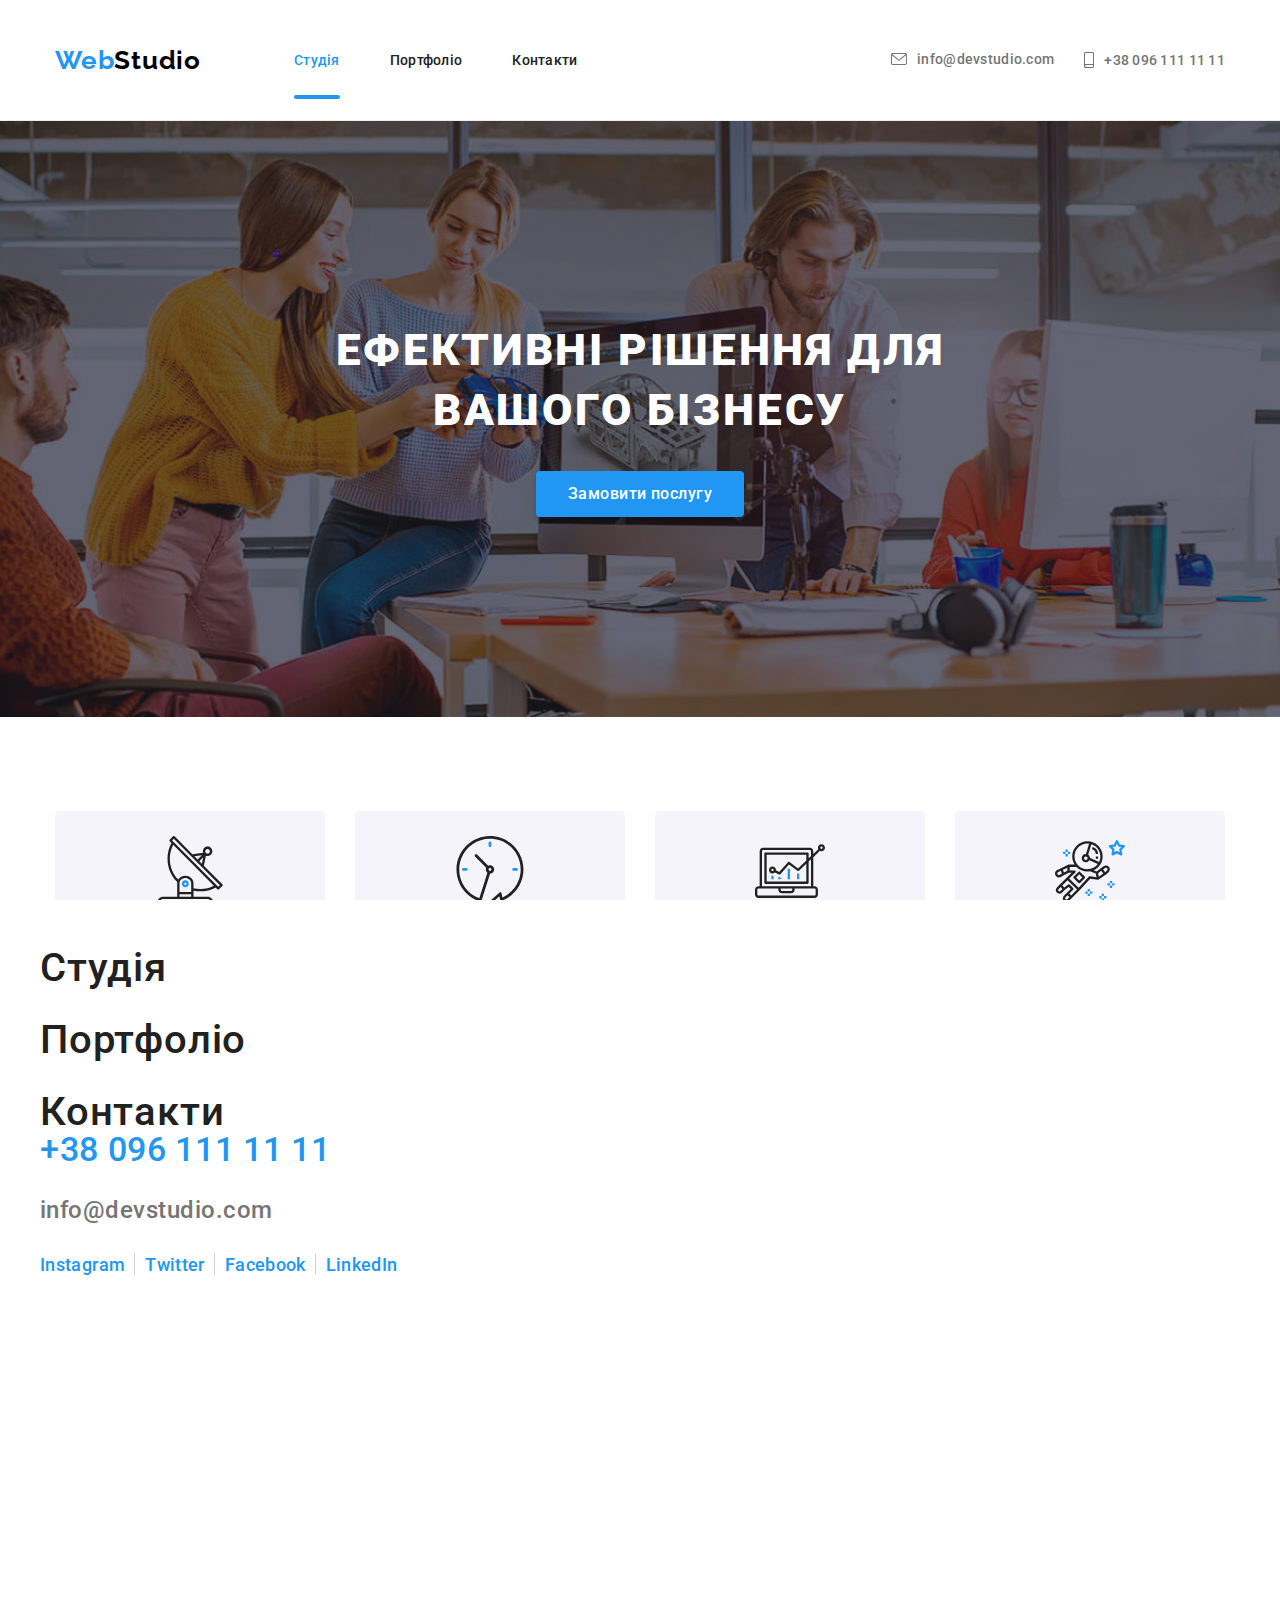
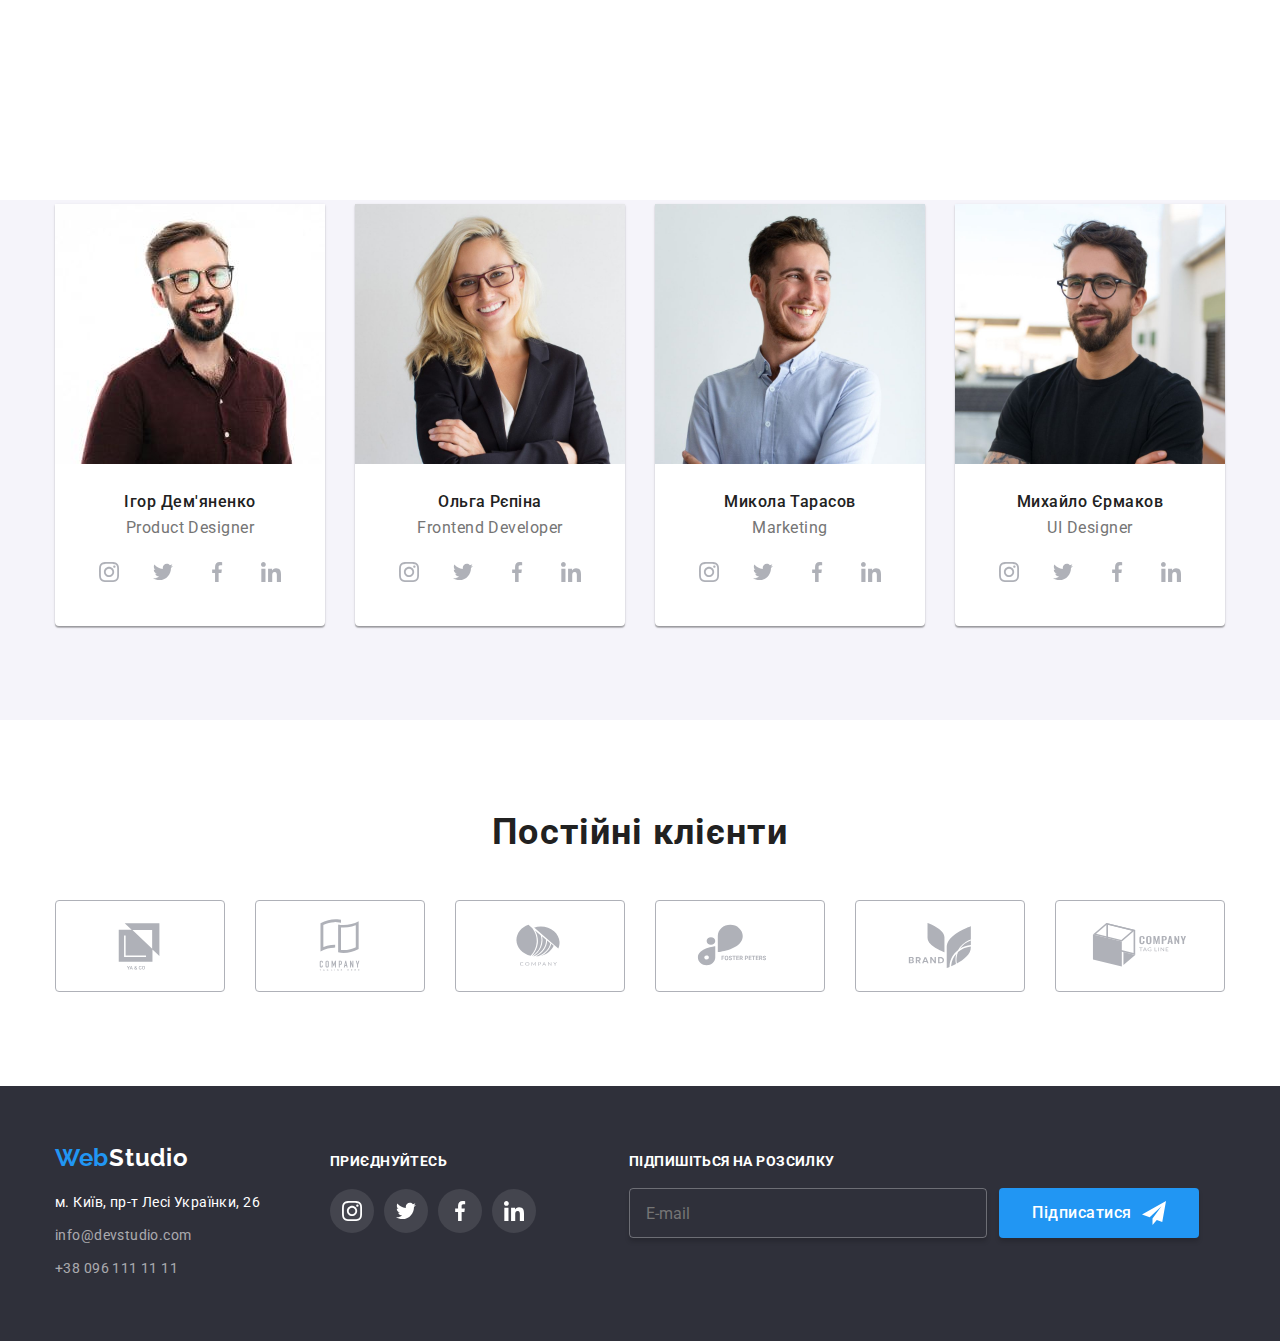
==== commit bef4882e: "Update index.html" ====
--- a/index.html
+++ b/index.html
@@ -556,46 +556,7 @@
       </div>
     </footer>
     
-    <!-- <div class="mob-menu container">
-        <ul class="mob-menu__nav list">
-            <li class="mob-menu__item"> 
-                <a href="" class="mob-menu__link">Студія</a>
-             </li>
-            <li class="mob-menu__item"> 
-                <a href="" class="mob-menu__link">Портфоліо</a>
-             </li>
-            <li class="mob-menu__item"> 
-                <a href="" class="mob-menu__link">Контакти</a>
-             </li>
-        </ul>
-    
-        <ul class="mob-menu__contacts list">
-            <li class="mob-menu__contact-item"> 
-                <a href="tel:+380961111111" class="mob-menu__tel">+38 096 111 11 11</a>
-            </li>
-            <li class="mob-menu__contact-item"> 
-                <a href="mailto:info@devstudio.com"
-                    class="mob-menu__mail">info@devstudio.com</a>
-                </li>
-        </ul>
-    
-        <ul class="mob-menu__socials list">
-            <li class="mob-menu__socials-item">
-                <a href="" class="mob-menu__socials-link after">Instagram</a>
-            </li>
-            <li class="mob-menu__socials-item">
-                <a href="" class="mob-menu__socials-link after">Twitter</a>
-            </li>
-            <li class="mob-menu__socials-item">
-                <a href="" class="mob-menu__socials-link after">Facebook</a>
-            </li>
-            <li class="mob-menu__socials-item">
-                <a href="" class="mob-menu__socials-link">LinkedIn</a>
-            </li>
-        </ul>
-      
-    </div> -->
-    
+   
     <script src="./js/modal.js"></script>
     <script src="./js/mobile-menu.js"></script>
 
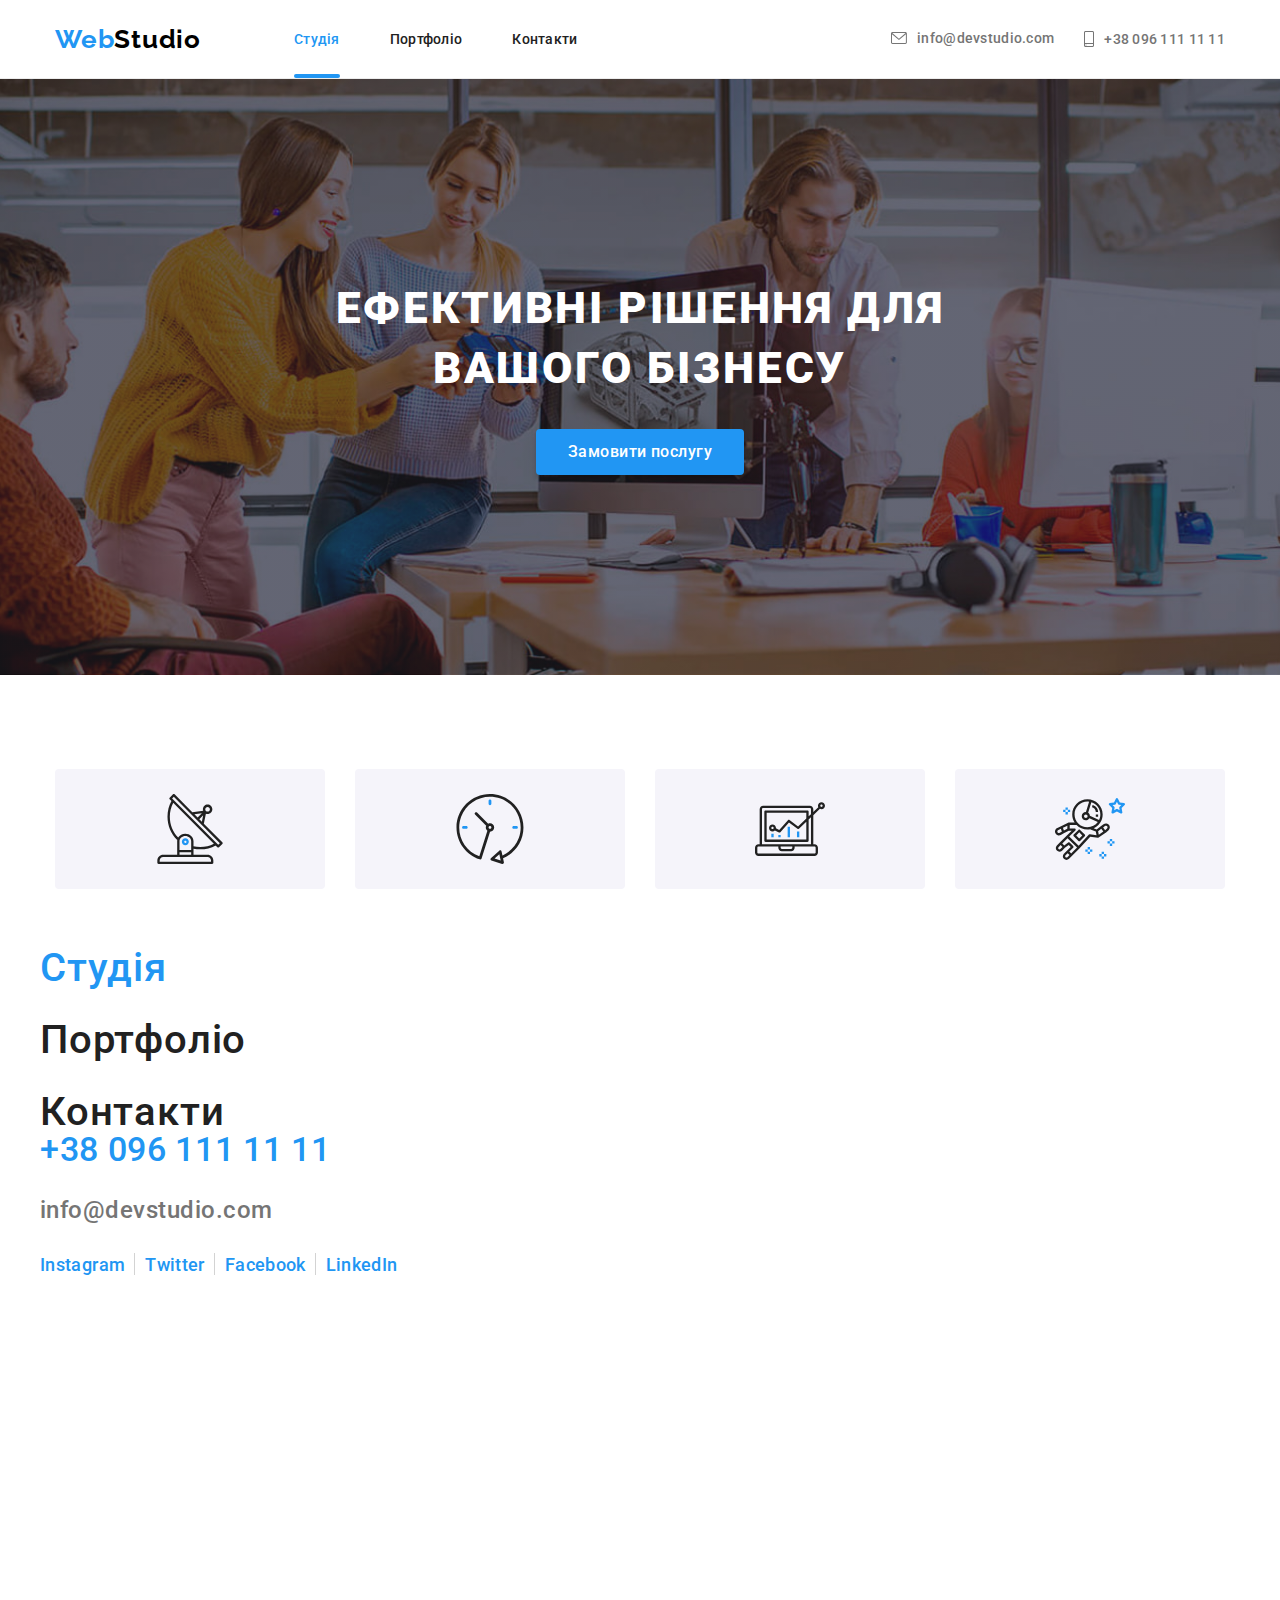
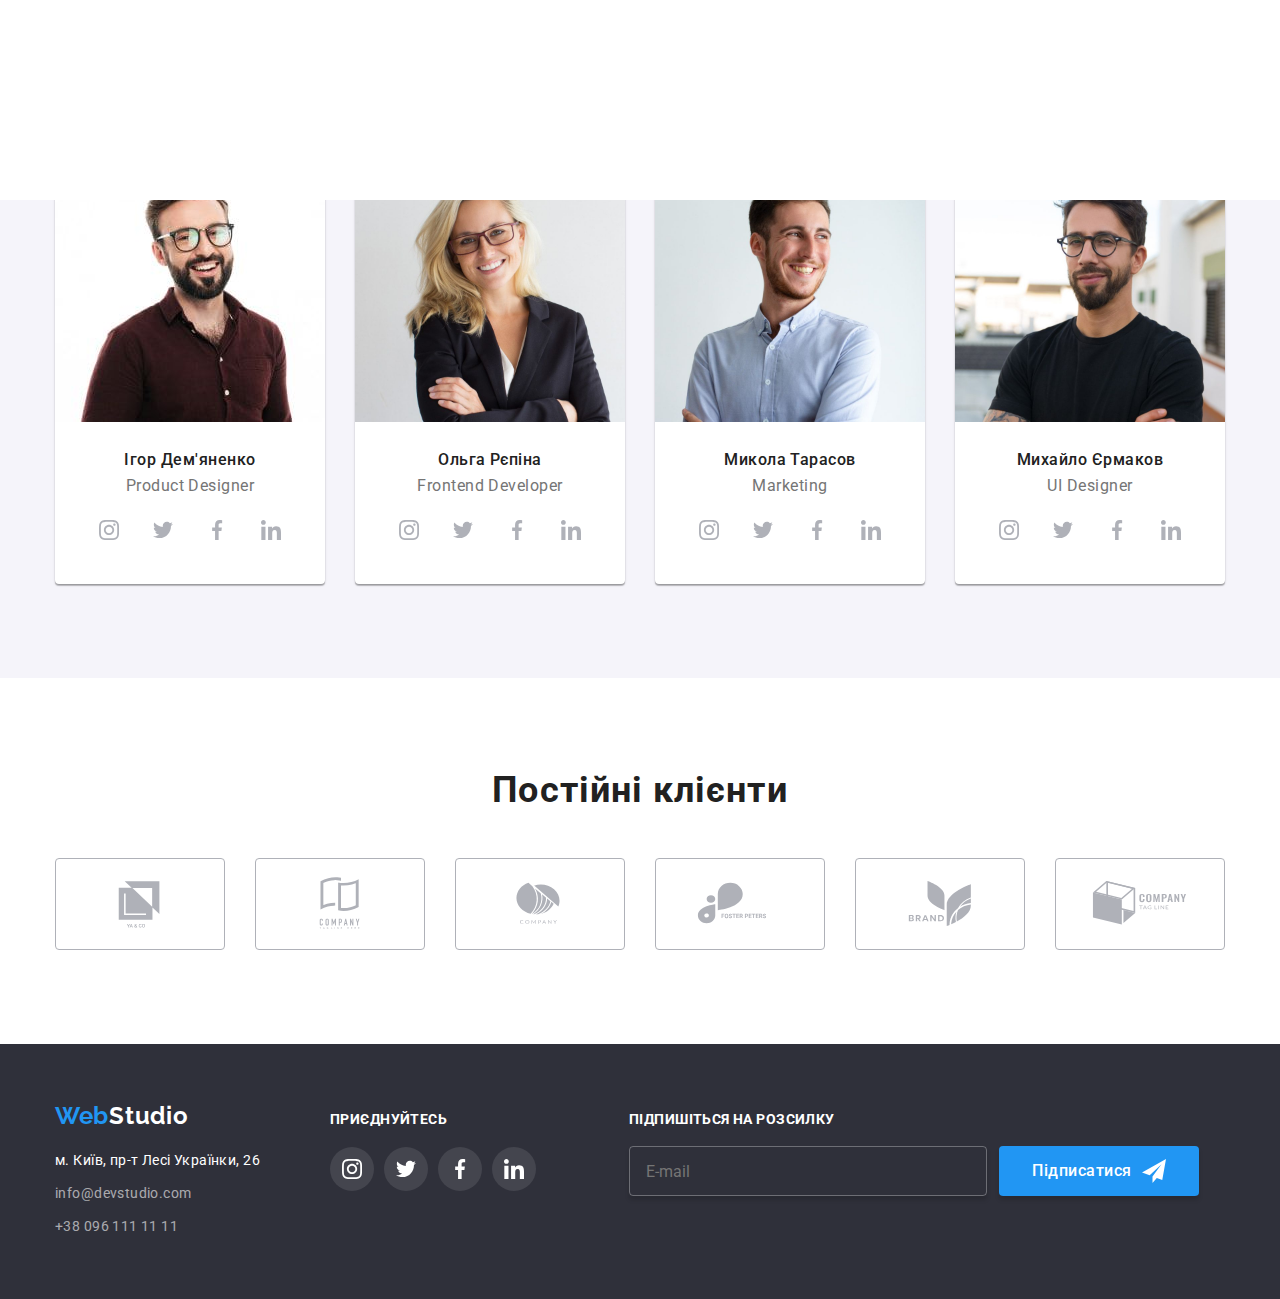
==== commit 8b41f2a2: "Update index.html" ====
--- a/index.html
+++ b/index.html
@@ -18,7 +18,7 @@
           <nav class="navigation">
               <a class="logo" href="/">Web<span class="logo__black">Studio</span></a>
               <button class="mob-btn js-open-menu" type="button"  aria-expanded="false"
-               aria-controls="mobile-menu">
+               aria-controls="mob-menu">
                 <svg width="40" height="40" aria-label="Перемикач мобільного меню">
                     <use class="mob-btn__icon-menu " href="./img/sprite.svg#icon-menu"></use>
                 </svg>
@@ -50,14 +50,14 @@
             </ul>
 
             <div class="mob-menu container js-menu-container">
-                <button class="mob-btn js-close-menu" type="button" aria-expanded="false" aria-controls="mobile-menu">
+                <button id-="mob-btn" class="mob-btn mob-btn-close js-close-menu" type="button" aria-expanded="false" aria-controls="mob-menu">
                     <svg width="40" height="40" aria-label="Перемикач мобільного меню">
                         <use class="mob-btn__icon-close" href="./img/sprite.svg#icon-close_menu"></use>
                     </svg>
                 </button>
                 <ul class="mob-menu__nav list">
                     <li class="mob-menu__item">
-                        <a href="" class="mob-menu__link">Студія</a>
+                        <a href="" class="mob-menu__link active">Студія</a>
                     </li>
                     <li class="mob-menu__item">
                         <a href="" class="mob-menu__link">Портфоліо</a>
@@ -236,17 +236,17 @@
                         <source media="(min-width: 1200px)"
                         srcset="./img/team/member1/member1_dk.jpg 1x,
                         ./img/team/member1/member1_dk@2x.jpg  2x"
-                        type="image/jpg" />
+                        type="image/jpg" >
 
                         <source media="(min-width: 768px)" 
                         srcset="./img/team/member1/member1-tb.jpg 1x,
                         ./img/team/member1/member1-tb@2x.jpg  2x" 
-                        type="image/jpg"/>
+                        type="image/jpg">
 
                         <source media="(max-width: 767px)" 
                         srcset="./img/team/member1/member1_mb.jpg 1x,
                         ./img/team/member1/member1_mb@2x.jpg  2x" 
-                        type="image/jpg"/>
+                        type="image/jpg">
 
                         <img src="./img/team/member1/member1_mb.jpg" alt="Фото Ігоря" width="450" height="460" loading="lazy">
                     </picture>
@@ -290,17 +290,17 @@
                     <source media="(min-width: 1200px)"
                         srcset="./img/team/member2/member2_dk.jpg 1x,
                         ./img/team/member2/member2_dk@2x.jpg  2x"
-                        type="image/jpg" />
+                        type="image/jpg" >
 
                         <source media="(min-width: 768px)" 
                         srcset="./img/team/member2/member2_tb.jpg 1x,
                         ./img/team/member2/member2_tb@2x.jpg  2x" 
-                        type="image/jpg"/>
+                        type="image/jpg">
 
                         <source media="(max-width: 767px)" 
                         srcset="./img/team/member2/member2_mb.jpg 1x,
                         ./img/team/member2/member2_mb@2x.jpg  2x" 
-                        type="image/jpg"/>
+                        type="image/jpg">
                     <img src="./img/team/member2/member2_mb.jpg" alt="Фото Ольги" width="450" height="460" loading="lazy">
                    </picture>
                     <div class="team__descr">
@@ -343,17 +343,17 @@
                     <source media="(min-width: 1200px)"
                         srcset="./img/team/member3/member3_dk.jpg 1x,
                         ./img/team/member3/member3_dk@2x.jpg  2x"
-                        type="image/jpg" />
+                        type="image/jpg" >
 
                         <source media="(min-width: 768px)" 
                         srcset="./img/team/member3/member3_tb.jpg 1x,
                         ./img/team/member3/member3_tb@2x.jpg  2x" 
-                        type="image/jpg"/>
+                        type="image/jpg">
 
                         <source media="(max-width: 767px)" 
                         srcset="./img/team/member3/member3_mb.jpg 1x,
                         ./img/team/member3/member3_mb@2x.jpg  2x" 
-                        type="image/jpg"/>
+                        type="image/jpg">
                     <img src="./img/team/member3/member3_mb.jpg" alt="Фото Миколи" width="450" height="460" loading="lazy">
                    </picture>
                     <div class="team__descr">
@@ -396,17 +396,17 @@
                     <source media="(min-width: 1200px)"
                         srcset="./img/team/member4/member4_dk.jpg 1x,
                         ./img/team/member4/member4_dk@2x.jpg  2x"
-                        type="image/jpg" />
+                        type="image/jpg" >
 
                         <source media="(min-width: 768px)" 
                         srcset="./img/team/member4/member4_tb.jpg 1x,
                         ./img/team/member4/member4_tb@2x.jpg  2x" 
-                        type="image/jpg"/>
+                        type="image/jpg">
 
                         <source media="(max-width: 767px)" 
                         srcset="./img/team/member4/member4_mb.jpg 1x,
                         ./img/team/member4/member4_mb@2x.jpg  2x" 
-                        type="image/jpg"/>
+                        type="image/jpg">
 
                     <img src="./img/team/member4/member4_mb.jpg" alt="Фото Михайла" width="450" height="460" loading="lazy">
                    </picture>
@@ -548,7 +548,7 @@
         <form class="follow" name="follow-up">
             <b class="follow__title">Підпишіться на розсилку</b>
            <div class="follow__wrapper">
-            <input class="follow__input" name="email" id="email" type="email" placeholder="E-mail" />
+            <input class="follow__input" name="email" id="email" type="email" placeholder="E-mail" >
             <button class="follow__btn btn" type="submit">Підписатися</button>
            </div>
         </form>
--- a/css/main.min.css
+++ b/css/main.min.css
@@ -1 +1 @@
-:root{--main-font: "Roboto", sans-serif;--secondary-font: "Raleway", sans-serif;--main-cl: #757575;--accent-cl: #2196F3;--white-cl: #FFFFFF;--title-cl: #212121;--txt-footer-cl: rgba(255, 255, 255, 0.60);--black-cl: #000000;--border-cl: #ECECEC;--icon-cl: rgba(175, 177, 184, 1);--dark-bg: #2F303A;--light-bg: #F5F4FA;--accent-bg: #2196F3;--hero-bg: #c4c4c4;--standard: 250ms cubic-bezier(0.4, 0, 0.2, 1)}.visually-hidden{-webkit-clip-path:inset(50%);clip-path:inset(50%);height:1px;overflow:hidden;position:absolute;white-space:nowrap;width:1px}body{font-family:var(--main-font);color:var(--main-cl)}body.modal-open{overflow:hidden}img{display:block;max-width:100%;height:auto}.section{padding-top:60px;padding-bottom:60px}@media screen and (min-width: 1200px){.section{padding-top:94px;padding-bottom:94px}}.title{margin-bottom:50px;color:var(--title-cl);text-align:center;font-size:36px;font-weight:700;line-height:1;letter-spacing:1.08px}.btn{font-family:inherit;cursor:pointer;padding:10px 32px;color:var(--white-cl);background-color:var(--accent-bg);text-align:center;font-size:16px;font-weight:500;line-height:1.62;letter-spacing:.48px;border:none;border-radius:4px;-webkit-box-shadow:0px 4px 4px 0px rgba(0,0,0,.15);box-shadow:0px 4px 4px 0px rgba(0,0,0,.15)}.container{padding-left:15px;padding-right:15px;margin-left:auto;margin-right:auto}@media screen and (min-width: 480px){.container{width:480px}}@media screen and (min-width: 768px){.container{width:768px}}@media screen and (min-width: 1200px){.container{width:1200px}}h1,h2,h3,h4,h5,h6,p{margin:0}.list{list-style:none;padding:0;margin:0}.header{border-bottom:1px solid var(--border-cl);padding-top:16px;padding-bottom:16px;position:relative}@media screen and (min-width: 768px){.header{padding-top:21px;padding-bottom:21px}}.header__container{display:-webkit-box;display:-ms-flexbox;display:flex;-webkit-box-align:center;-ms-flex-align:center;align-items:center}.logo{margin-right:93px;color:var(--accent-cl);font-family:var(--secondary-font);font-size:26px;font-weight:700;line-height:1;letter-spacing:.78px;text-decoration:none}.logo__black{color:var(--black-cl)}.logo__white{color:var(--white-cl)}@media screen and (min-width: 768px){.navigation{display:-webkit-box;display:-ms-flexbox;display:flex;-webkit-box-align:center;-ms-flex-align:center;align-items:center}}.navigation__list{display:none}@media screen and (min-width: 768px){.navigation__list{display:-webkit-box;display:-ms-flexbox;display:flex}}.navigation__item:not(:last-child){margin-right:50px}.navigation__link{position:relative;display:block;padding-top:32px;padding-bottom:32px;color:var(--title-cl);font-size:14px;font-weight:500;line-height:1;letter-spacing:.28px;text-decoration:none;-webkit-transition:color var(--standard);transition:color var(--standard)}.navigation__link:hover,.navigation__link:focus{color:var(--accent-cl)}.navigation__link--active{color:var(--accent-cl)}.navigation__link--active::after{content:"";display:block;position:absolute;bottom:0;left:0;width:100%;height:4px;border-radius:2px;background-color:var(--accent-cl)}.contact{display:none}@media screen and (min-width: 768px){.contact{display:-webkit-box;display:-ms-flexbox;display:flex;margin-left:auto}}@media screen and (min-width: 768px)and (max-width: 1199.98px){.contact{-webkit-box-orient:vertical;-webkit-box-direction:normal;-ms-flex-direction:column;flex-direction:column}}@media screen and (min-width: 768px)and (max-width: 1199.98px){.contact__item:not(:last-child){margin-bottom:10px}}@media screen and (min-width: 1200px){.contact__item:not(:last-child){margin-right:30px}}.contact__email{text-decoration:none;display:-webkit-box;display:-ms-flexbox;display:flex;-webkit-box-align:center;-ms-flex-align:center;align-items:center;color:var(--main-cl);font-size:14px;font-weight:500;line-height:1;letter-spacing:.28px;-webkit-transition:color var(--standard);transition:color var(--standard)}.contact__email:hover,.contact__email:focus{color:var(--accent-cl)}.contact__phone{text-decoration:none;display:-webkit-box;display:-ms-flexbox;display:flex;-webkit-box-align:center;-ms-flex-align:center;align-items:center;color:var(--main-cl);font-size:14px;font-weight:500;line-height:1;letter-spacing:.28px;-webkit-transition:color var(--standard);transition:color var(--standard)}.contact__phone:hover,.contact__phone:focus{color:var(--accent-cl)}.contact__icon{fill:#757575;margin-right:10px;-webkit-transition:fill var(--standard);transition:fill var(--standard)}.contact__email:hover .contact__icon,.contact__email:focus .contact__icon{fill:var(--accent-cl)}.contact__phone:hover .contact__icon,.contact__phone:focus .contact__icon{fill:var(--accent-cl)}.hero{padding-top:200px;padding-bottom:200px}.overlay{max-width:1600px;margin-left:auto;margin-right:auto;background-color:var(--hero-bg);background-image:-webkit-gradient(linear, left top, right top, from(rgba(47, 48, 58, 0.4)), to(rgba(47, 48, 58, 0.4))),url(../img/hero/hero_sm.jpg);background-image:linear-gradient(to right, rgba(47, 48, 58, 0.4), rgba(47, 48, 58, 0.4)),url(../img/hero/hero_sm.jpg);background-repeat:no-repeat;background-position:center;background-size:cover}@media(min-device-pixel-ratio: 2),(-webkit-min-device-pixel-ratio: 2),(min-resolution: 192dpi),(min-resolution: 2dppx){.overlay{background-image:-webkit-gradient(linear, left top, right top, from(rgba(47, 48, 58, 0.4)), to(rgba(47, 48, 58, 0.4))),url(../img/hero/hero_sm@2x.jpg);background-image:linear-gradient(to right, rgba(47, 48, 58, 0.4), rgba(47, 48, 58, 0.4)),url(../img/hero/hero_sm@2x.jpg)}}@media screen and (min-width: 768px){.overlay{background-image:-webkit-gradient(linear, left top, right top, from(rgba(47, 48, 58, 0.4)), to(rgba(47, 48, 58, 0.4))),url(../img/hero/hero_md.jpg);background-image:linear-gradient(to right, rgba(47, 48, 58, 0.4), rgba(47, 48, 58, 0.4)),url(../img/hero/hero_md.jpg)}}@media screen and (min-width: 768px)and (min-device-pixel-ratio: 2),screen and (min-width: 768px)and (-webkit-min-device-pixel-ratio: 2),screen and (min-width: 768px)and (min-resolution: 192dpi),screen and (min-width: 768px)and (min-resolution: 2dppx){.overlay{background-image:-webkit-gradient(linear, left top, right top, from(rgba(47, 48, 58, 0.4)), to(rgba(47, 48, 58, 0.4))),url(../img/hero/hero_md@2x.jpg);background-image:linear-gradient(to right, rgba(47, 48, 58, 0.4), rgba(47, 48, 58, 0.4)),url(../img/hero/hero_md@2x.jpg)}}@media screen and (min-width: 1200px){.overlay{background-image:-webkit-gradient(linear, left top, right top, from(rgba(47, 48, 58, 0.4)), to(rgba(47, 48, 58, 0.4))),url(../img/hero/hero_lg.jpg);background-image:linear-gradient(to right, rgba(47, 48, 58, 0.4), rgba(47, 48, 58, 0.4)),url(../img/hero/hero_lg.jpg)}}@media screen and (min-width: 1200px)and (min-device-pixel-ratio: 2),screen and (min-width: 1200px)and (-webkit-min-device-pixel-ratio: 2),screen and (min-width: 1200px)and (min-resolution: 192dpi),screen and (min-width: 1200px)and (min-resolution: 2dppx){.overlay{background-image:-webkit-gradient(linear, left top, right top, from(rgba(47, 48, 58, 0.4)), to(rgba(47, 48, 58, 0.4))),url(../img/hero/hero_lg@2x.jpg);background-image:linear-gradient(to right, rgba(47, 48, 58, 0.4), rgba(47, 48, 58, 0.4)),url(../img/hero/hero_lg@2x.jpg)}}.hero__title{margin:0 auto;margin-bottom:30px;color:var(--white-cl);text-align:center;font-size:26px;font-style:normal;font-weight:900;line-height:1.61;letter-spacing:1.56px;text-transform:uppercase}@media screen and (min-width: 1200px){.hero__title{font-size:44px;line-height:1.36;letter-spacing:2.64px}}.hero__btn{display:block;margin:0 auto}.back-drop{position:fixed;top:0;right:0;width:100%;height:100%;background-color:rgba(0,0,0,.2);z-index:10;padding:93px 15px;overflow-y:scroll;opacity:1;visibility:visible;-webkit-transition:opacity var(--standard),visibility var(--standard);transition:opacity var(--standard),visibility var(--standard)}.back-drop.is-hidden{opacity:0;pointer-events:none;visibility:hidden}.back-drop.is-hidden .modal-wrapper{-webkit-transform:translate(-50%, -50%) scale(0.9);transform:translate(-50%, -50%) scale(0.9)}.modal-wrapper{padding:40px;position:absolute;top:50%;left:50%;border-radius:4px;background:var(--white-cl);-webkit-box-shadow:0px 2px 1px 0px rgba(0,0,0,.2),0px 1px 1px 0px rgba(0,0,0,.14),0px 1px 3px 0px rgba(0,0,0,.12);box-shadow:0px 2px 1px 0px rgba(0,0,0,.2),0px 1px 1px 0px rgba(0,0,0,.14),0px 1px 3px 0px rgba(0,0,0,.12);-webkit-transform:translate(-50%, -50%) scale(1.1);transform:translate(-50%, -50%) scale(1.1);-webkit-transition:-webkit-transform var(--standard);transition:-webkit-transform var(--standard);transition:transform var(--standard);transition:transform var(--standard), -webkit-transform var(--standard)}@media screen and (min-width: 480px){.modal-wrapper{max-width:450px}}@media screen and (min-width: 1200px){.modal-wrapper{max-width:528px}}.close-btn{position:absolute;top:8px;right:8px;display:-webkit-box;display:-ms-flexbox;display:flex;-webkit-box-align:center;-ms-flex-align:center;align-items:center;-webkit-box-pack:center;-ms-flex-pack:center;justify-content:center;width:30px;height:30px;padding:0;background-color:var(--white-cl);border-radius:50%;border:1px solid rgba(0,0,0,.1);cursor:pointer;-webkit-transition:fill var(--standard);transition:fill var(--standard)}.close-btn:hover,.close-btn:focus{fill:var(--accent-cl)}.modal-form__title{display:block;margin-bottom:12px;color:var(--title-cl);text-align:center;font-size:20px;font-weight:700;line-height:1;letter-spacing:.6px}.modal-form__group{display:block;margin-bottom:10px;position:relative;cursor:pointer}.modal-form__group:last-child{margin-bottom:0}.modal-form__label{display:block;margin-bottom:4px;color:var(--main-cl);font-size:12px;line-height:1;letter-spacing:.12px}.modal-form__input{position:relative;outline:rgba(0,0,0,0);width:100%;height:40px;padding:12px 42px;border-radius:4px;border:1px solid rgba(33,33,33,.2);-webkit-transition:border-color var(--standard);transition:border-color var(--standard)}.modal-form__input:focus,.modal-form__input:hover{border:1px solid #2196f3;border-radius:4px}.modal-form__text-comment{margin-bottom:20px;padding:12px 16px;outline:rgba(0,0,0,0);width:100%;height:120px;border-radius:4px;border:1px solid rgba(33,33,33,.2);resize:none;-webkit-transition:border-color var(--standard);transition:border-color var(--standard)}.modal-form__text-comment:focus,.modal-form__text-comment:hover{border:1px solid #2196f3;border-radius:4px}.modal-form__text-comment::-webkit-input-placeholder{color:rgba(117,117,117,.5);font-size:12px;line-height:1;letter-spacing:.12px}.modal-form__text-comment::-moz-placeholder{color:rgba(117,117,117,.5);font-size:12px;line-height:1;letter-spacing:.12px}.modal-form__text-comment:-ms-input-placeholder{color:rgba(117,117,117,.5);font-size:12px;line-height:1;letter-spacing:.12px}.modal-form__text-comment::-ms-input-placeholder{color:rgba(117,117,117,.5);font-size:12px;line-height:1;letter-spacing:.12px}.modal-form__text-comment::placeholder{color:rgba(117,117,117,.5);font-size:12px;line-height:1;letter-spacing:.12px}.modal-form__icon{position:absolute;bottom:11px;left:12px;fill:var(--title-cl);-webkit-transition:fill var(--standard);transition:fill var(--standard)}.modal-form__input:focus~.modal-form__icon,.modal-form__input:hover~.modal-form__icon{fill:var(--accent-cl)}.modal-form__agreement{display:-webkit-box;display:-ms-flexbox;display:flex;-webkit-box-align:baseline;-ms-flex-align:baseline;align-items:baseline;-webkit-box-pack:center;-ms-flex-pack:center;justify-content:center}.modal-form__custom-checkbox{margin-right:7px;width:16px;height:15px;display:-webkit-box;display:-ms-flexbox;display:flex;-webkit-box-align:center;-ms-flex-align:center;align-items:center;-webkit-box-pack:center;-ms-flex-pack:center;justify-content:center;outline:2px solid var(--title-cl);outline-offset:-2px;border-radius:2px;-webkit-transition:outline var(--standard),background-color var(--standard);transition:outline var(--standard),background-color var(--standard)}.modal-form__checkbox:focus+.modal-form__custom-checkbox{outline:2px solid var(--accent-cl)}.modal-form__checkbox-icon{opacity:0;border-radius:2px;-webkit-transition:opacity var(--standard);transition:opacity var(--standard)}.modal-form__checkbox:checked+.modal-form__custom-checkbox{outline:var(--accent-cl);background-color:var(--accent-cl)}.modal-form__checkbox:checked+.modal-form__custom-checkbox .modal-form__checkbox-icon{opacity:1}.modal-form__text-agreement{margin-bottom:36px;color:var(--main-cl);font-size:14px;line-height:1.71;letter-spacing:.42px}.modal-form__terms{color:var(--accent-cl);line-height:24px;letter-spacing:.42px}.modal-form__btn{display:block;margin:0 auto;width:200px;height:50px;border:none;border-radius:4px;background:var(--accent-cl);-webkit-box-shadow:0px 4px 4px 0px rgba(0,0,0,.15);box-shadow:0px 4px 4px 0px rgba(0,0,0,.15);color:var(--white-cl);text-align:center;font-size:16px;font-weight:700;line-height:1.87;letter-spacing:.96px}.features__list{display:-webkit-box;display:-ms-flexbox;display:flex;-ms-flex-wrap:wrap;flex-wrap:wrap}@media screen and (max-width: 767.98px){.features__list{display:block}}@media screen and (min-width: 768px)and (max-width: 1199.98px){.features__list{gap:30px}}@media screen and (max-width: 767.98px){.features__item{width:100%}.features__item:not(:last-child){margin-bottom:30px}}@media screen and (min-width: 768px)and (max-width: 1199.98px){.features__item{-ms-flex-preferred-size:calc((100% - 30px)/2);flex-basis:calc((100% - 30px)/2)}}@media screen and (min-width: 1200px){.features__item{width:270px}.features__item:not(:last-child){margin-right:30px}}.features__subtitle{margin-bottom:10px;color:var(--title-cl);font-size:14px;font-weight:700;line-height:1;letter-spacing:.42px;text-transform:uppercase}@media screen and (max-width: 767.98px){.features__subtitle{text-align:center}}.features__content{font-size:14px;line-height:1.71;letter-spacing:.42px}.features__background{display:-webkit-box;display:-ms-flexbox;display:flex;-webkit-box-align:center;-ms-flex-align:center;align-items:center;-webkit-box-pack:center;-ms-flex-pack:center;justify-content:center;height:120px;border-radius:4px;margin-bottom:30px;background:var(--light-bg)}@media screen and (max-width: 767.98px){.features__background{width:100%}}.activity{display:none;padding-top:0}@media screen and (min-width: 1200px){.activity{display:-webkit-box;display:-ms-flexbox;display:flex}}.activity__list{display:-webkit-box;display:-ms-flexbox;display:flex;-webkit-box-pack:center;-ms-flex-pack:center;justify-content:center}.activity__type{position:relative;margin-right:30px}.activity__type:last-child{margin-right:0}.activity__descr{position:absolute;bottom:0;right:0;display:-webkit-box;display:-ms-flexbox;display:flex;-webkit-box-align:center;-ms-flex-align:center;align-items:center;-webkit-box-pack:center;-ms-flex-pack:center;justify-content:center;width:100%;height:70px;background-color:rgba(47,48,58,.8);color:var(--white-cl);text-align:center;font-size:14px;font-weight:700;line-height:1;letter-spacing:.42px;text-transform:uppercase}.team{background-color:var(--light-bg)}.team__list{display:-webkit-box;display:-ms-flexbox;display:flex}@media screen and (max-width: 767.98px){.team__list{display:block}}@media screen and (min-width: 768px)and (max-width: 1199.98px){.team__list{-ms-flex-wrap:wrap;flex-wrap:wrap;gap:30px}}.team__member{border-radius:0px 0px 4px 4px;background:#fff;-webkit-box-shadow:0px 2px 1px 0px rgba(0,0,0,.2),0px 1px 1px 0px rgba(0,0,0,.14),0px 1px 3px 0px rgba(0,0,0,.12);box-shadow:0px 2px 1px 0px rgba(0,0,0,.2),0px 1px 1px 0px rgba(0,0,0,.14),0px 1px 3px 0px rgba(0,0,0,.12)}@media screen and (max-width: 767.98px){.team__member{width:100%}.team__member:not(:last-child){margin-bottom:30px}}@media screen and (min-width: 768px)and (max-width: 1199.98px){.team__member{-ms-flex-preferred-size:calc((100% - 30px)/2);flex-basis:calc((100% - 30px)/2)}}@media screen and (min-width: 1200px){.team__member{width:270px;margin-right:30px}}.team__member:last-child{margin-right:0}.team__descr{padding-top:30px;padding-bottom:30px}.team__name{margin-bottom:10px;color:var(--title-cl);text-align:center;font-size:16px;font-weight:500;line-height:1;letter-spacing:.48px}.team__position{margin-bottom:16px;color:var(--main-cl);text-align:center;font-size:16px;line-height:1;letter-spacing:.48px}.socials{display:-webkit-box;display:-ms-flexbox;display:flex;-webkit-box-pack:center;-ms-flex-pack:center;justify-content:center;-webkit-box-align:center;-ms-flex-align:center;align-items:center}.socials__item{display:-webkit-box;display:-ms-flexbox;display:flex;-webkit-box-align:center;-ms-flex-align:center;align-items:center;-webkit-box-pack:center;-ms-flex-pack:center;justify-content:center;width:44px;height:44px;background-color:#fff;border-radius:50%;-webkit-transition:background-color var(--standard);transition:background-color var(--standard)}.socials__item:hover,.socials__item:focus{background-color:var(--accent-bg)}.socials__item:not(:last-child){margin-right:10px}.socials__icon{fill:var(--icon-cl);-webkit-transition:fill var(--standard);transition:fill var(--standard)}.socials__item:hover .socials__icon,.socials__item:focus .socials__icon{fill:#fff}.clients-list{display:-webkit-box;display:-ms-flexbox;display:flex;-ms-flex-wrap:wrap;flex-wrap:wrap;-webkit-box-align:center;-ms-flex-align:center;align-items:center;-webkit-box-pack:center;-ms-flex-pack:center;justify-content:center}@media screen and (max-width: 1199.98px){.clients-list{gap:30px}}@media screen and (max-width: 767.98px){.clients-list__item{-ms-flex-preferred-size:calc((100% - 30px)/2);flex-basis:calc((100% - 30px)/2)}}@media screen and (min-width: 768px)and (max-width: 1199.98px){.clients-list__item{-ms-flex-preferred-size:calc((100% - 60px)/3);flex-basis:calc((100% - 60px)/3)}}@media screen and (min-width: 1200px){.clients-list__item{-ms-flex-preferred-size:calc((100% - 150px)/6);flex-basis:calc((100% - 150px)/6)}.clients-list__item:not(:last-child){margin-right:30px}}.clients-list__link{display:-webkit-box;display:-ms-flexbox;display:flex;-webkit-box-align:center;-ms-flex-align:center;align-items:center;-webkit-box-pack:center;-ms-flex-pack:center;justify-content:center;height:92px;border-radius:4px;border:1px solid #afb1b8;-webkit-transition:border-color var(--standard);transition:border-color var(--standard)}.clients-list__link:hover,.clients-list__link:focus{border-color:var(--accent-cl)}.clients-list__icon{fill:var(--icon-cl);-webkit-transition:fill var(--standard);transition:fill var(--standard)}.clients-list__link:hover .clients-list__icon,.clients-list__link:focus .clients-list__icon{fill:var(--accent-cl)}.footer{background-color:var(--dark-bg);padding-top:60px;padding-bottom:60px}.footer__container{display:block;text-align:center}@media screen and (min-width: 768px){.footer__container{display:-webkit-box;display:-ms-flexbox;display:flex;-webkit-box-align:baseline;-ms-flex-align:baseline;align-items:baseline}}@media screen and (min-width: 768px)and (max-width: 1199.98px){.footer__container{-ms-flex-wrap:wrap;flex-wrap:wrap}}@media screen and (min-width: 1200px){.footer__container{text-align:start}}@media screen and (min-width: 768px)and (max-width: 1199.98px){.footer__address{margin-right:165px}}@media screen and (min-width: 1200px){.footer__address{margin-right:70px}}.footer__logo{margin-right:0;margin-bottom:20px;font-size:24px;letter-spacing:.72px}.address{margin-top:20px;color:var(--white-cl);font-size:14px;font-style:normal;line-height:1.71;letter-spacing:.42px;text-align:center}@media screen and (min-width: 1200px){.address{text-align:start}}.address__text{margin-bottom:9px;text-align:center}.address__email{text-decoration:none;margin-bottom:9px;display:block;color:var(--txt-footer-cl);font-size:14px;font-style:1;line-height:1.71;letter-spacing:.42px;-webkit-transition:color var(--standard);transition:color var(--standard)}.address__email:hover,.address__email:focus{color:var(--accent-cl)}.address__phone{text-decoration:none;display:block;color:var(--txt-footer-cl);font-size:14px;font-style:1;line-height:1.71;letter-spacing:.42px;-webkit-transition:color var(--standard);transition:color var(--standard)}.address__phone:hover,.address__phone:focus{color:var(--accent-cl)}@media screen and (max-width: 1199.98px){.address__phone{margin-bottom:60px}}.footer__content{display:block}@media screen and (min-width: 768px)and (max-width: 1199.98px){.footer__content{display:-webkit-box;display:-ms-flexbox;display:flex;-webkit-box-orient:vertical;-webkit-box-direction:normal;-ms-flex-direction:column;flex-direction:column;margin-left:auto}}.footer-title{color:var(--white-cl);margin-bottom:20px;font-size:14px;font-weight:700;letter-spacing:.42px;text-transform:uppercase}.footer__list{display:-webkit-box;display:-ms-flexbox;display:flex;-webkit-box-align:center;-ms-flex-align:center;align-items:center;-webkit-box-pack:center;-ms-flex-pack:center;justify-content:center}@media screen and (max-width: 767.98px){.footer__list{margin-bottom:60px}}.footer__link{display:-webkit-box;display:-ms-flexbox;display:flex;-webkit-box-align:center;-ms-flex-align:center;align-items:center;-webkit-box-pack:center;-ms-flex-pack:center;justify-content:center;width:44px;height:44px;border-radius:50%;background-color:rgba(255,255,255,.1);-webkit-transition:background-color var(--standard);transition:background-color var(--standard)}.footer__link:hover,.footer__link:focus{background-color:var(--accent-bg)}.footer__icon{fill:var(--white-cl)}.footer__item:not(:last-child){margin-right:10px}@media screen and (min-width: 768px)and (max-width: 1199.98px){.follow{display:block;margin-right:auto;margin-left:auto}}@media screen and (min-width: 1200px){.follow{margin-left:93px}}.follow__title{display:block;margin-bottom:20px;color:var(--white-cl);font-weight:700;font-size:14px;line-height:1;letter-spacing:.42px;text-transform:uppercase}.follow__wrapper{display:block}@media screen and (min-width: 1200px){.follow__wrapper{display:-webkit-box;display:-ms-flexbox;display:flex}}.follow__input{outline:rgba(0,0,0,0);padding:15px 16px;width:100%;height:50px;margin-bottom:20px;color:var(--white-cl);border-radius:4px;border:1px solid rgba(255,255,255,.3);background:rgba(33,150,243,0);-webkit-box-shadow:0px 4px 4px 0px rgba(0,0,0,.15);box-shadow:0px 4px 4px 0px rgba(0,0,0,.15)}@media screen and (min-width: 1200px){.follow__input{margin-right:12px;width:358px}}.follow__btn{display:-webkit-inline-box;display:-ms-inline-flexbox;display:inline-flex;-webkit-box-pack:center;-ms-flex-pack:center;justify-content:center;-webkit-box-align:center;-ms-flex-align:center;align-items:center;width:200px;height:50px}.follow__btn::after{content:"";margin-left:10px;width:24px;height:24px;background-image:url(../img/icons/send.svg);background-size:contain}.filter{display:-webkit-box;display:-ms-flexbox;display:flex;-webkit-box-align:center;-ms-flex-align:center;align-items:center;-webkit-box-pack:center;-ms-flex-pack:center;justify-content:center;margin-bottom:50px}.filter__item{margin-right:8px}.filter__item:last-child{margin-right:0}.filter__btn{border-radius:4px;padding:6px 22px;-ms-flex-negative:0;flex-shrink:0;border:none;color:var(--title-cl);background-color:var(--light-bg);text-align:center;font-size:16px;font-weight:500;line-height:1.62;letter-spacing:.48px;-webkit-box-shadow:none;box-shadow:none;-webkit-transition:color var(--standard),background-color var(--standard),-webkit-box-shadow var(--standard);transition:color var(--standard),background-color var(--standard),-webkit-box-shadow var(--standard);transition:color var(--standard),background-color var(--standard),box-shadow var(--standard);transition:color var(--standard),background-color var(--standard),box-shadow var(--standard),-webkit-box-shadow var(--standard)}.filter__btn:hover,.filter__btn:focus{color:var(--white-cl);background-color:var(--accent-bg);-webkit-box-shadow:0px 2px 2px 0px rgba(0,0,0,.12),0px 1px 2px 0px rgba(0,0,0,.08),0px 3px 1px 0px rgba(0,0,0,.1);box-shadow:0px 2px 2px 0px rgba(0,0,0,.12),0px 1px 2px 0px rgba(0,0,0,.08),0px 3px 1px 0px rgba(0,0,0,.1)}.filter__btn--active{color:var(--white-cl);background-color:var(--accent-bg);-webkit-box-shadow:0px 2px 2px 0px rgba(0,0,0,.12),0px 1px 2px 0px rgba(0,0,0,.08),0px 3px 1px 0px rgba(0,0,0,.1);box-shadow:0px 2px 2px 0px rgba(0,0,0,.12),0px 1px 2px 0px rgba(0,0,0,.08),0px 3px 1px 0px rgba(0,0,0,.1)}.cards-set{display:-webkit-box;display:-ms-flexbox;display:flex;-ms-flex-wrap:wrap;flex-wrap:wrap;gap:30px}.cards-set__item{-ms-flex-preferred-size:calc((100% - 60px)/3);flex-basis:calc((100% - 60px)/3)}.cards-set__wrap{position:relative;overflow:hidden}.cards-set__overlay{color:var(--white-cl);font-size:18px;line-height:1.55;letter-spacing:.54px;display:inline-block;padding:63px 24px;position:absolute;top:0;left:0;height:100%;width:100%;background-color:rgba(33,150,243,.9);-webkit-transform:translateY(100%);transform:translateY(100%);-webkit-transition-duration:250ms;transition-duration:250ms;-webkit-transition-timing-function:cubic-bezier(0.4, 0, 0.2, 1);transition-timing-function:cubic-bezier(0.4, 0, 0.2, 1)}.cards-set__link:hover .cards-set__overlay{-webkit-transform:translateY(0);transform:translateY(0)}.cards-set__bottom{padding:20px 24px;border-bottom:1px solid #eee;border-right:1px solid #eee;border-left:1px solid #eee}.cards-set__title{margin-bottom:4px;color:var(--title-cl);font-size:18px;line-height:2;letter-spacing:1.08px}.cards-set__descr{color:var(--main-cl);font-size:16px;line-height:1.87;letter-spacing:.48px}.cards-set__link{text-decoration:none;display:block;-webkit-transition:-webkit-box-shadow var(--standard);transition:-webkit-box-shadow var(--standard);transition:box-shadow var(--standard);transition:box-shadow var(--standard), -webkit-box-shadow var(--standard)}.cards-set__link:hover,.cards-set__link:focus{-webkit-box-shadow:1px 4px 6px 0px rgba(0,0,0,.16),0px 4px 4px 0px rgba(0,0,0,.06),0px 1px 1px 0px rgba(0,0,0,.12);box-shadow:1px 4px 6px 0px rgba(0,0,0,.16),0px 4px 4px 0px rgba(0,0,0,.06),0px 1px 1px 0px rgba(0,0,0,.12)}.mob-menu{position:fixed;left:0;top:0;height:100vh;width:100%;padding:48px 40px;background-color:var(--white-cl);z-index:999;-webkit-transform:translateY(100%);transform:translateY(100%);-webkit-transition:-webkit-transform var(--standard);transition:-webkit-transform var(--standard);transition:transform var(--standard);transition:transform var(--standard), -webkit-transform var(--standard)}.mob-menu.is-open{display:-webkit-box;display:-ms-flexbox;display:flex;-webkit-box-orient:vertical;-webkit-box-direction:normal;-ms-flex-direction:column;flex-direction:column;-webkit-box-pack:justify;-ms-flex-pack:justify;justify-content:space-between;-webkit-transform:translateY(0);transform:translateY(0)}.mob-menu__nav-list{display:block}.mob-menu__link{color:var(--title-cl);font-size:40px;font-weight:500;line-height:1;letter-spacing:.8px;text-decoration:none;-webkit-transition:color var(--standard);transition:color var(--standard)}.mob-menu__link:hover,.mob-menu__link:focus{color:var(--accent-cl)}.mob-menu__item:not(:last-child){margin-bottom:32px}.mob-menu__contacts{margin-top:auto}.mob-menu__contact-item{margin-bottom:32px}.mob-menu__tel{color:var(--accent-cl);font-size:34px;font-weight:500;line-height:1;letter-spacing:.68px;text-decoration:none}.mob-menu__mail{color:var(--main-cl);font-size:24px;font-weight:500;line-height:1;letter-spacing:.48px;text-decoration:none}.mob-menu__socials{display:-webkit-box;display:-ms-flexbox;display:flex;margin-top:32px}.mob-menu__socials-item:not(:last-child){margin-right:10px;padding-right:10px}.mob-menu__socials-item:not(:last-child) .mob-menu__socials-link::after{content:"";display:block;position:absolute;bottom:0;right:-10px;width:1px;height:22px;background-color:rgba(33,33,33,.2)}.mob-menu__socials-link{position:relative;color:var(--accent-cl);font-size:18px;font-weight:500;line-height:1.22;letter-spacing:.36px;text-decoration:none}.mob-btn{font-family:inherit;cursor:pointer;border:none;padding:0;position:absolute;top:10px;right:15px;background-color:rgba(0,0,0,0)}.mob-btn:hover,.mob-btn:focus{fill:var(--accent-cl)}@media screen and (min-width: 768px){.mob-btn{display:none}}/*# sourceMappingURL=main.min.css.map */+:root{--main-font: "Roboto", sans-serif;--secondary-font: "Raleway", sans-serif;--main-cl: #757575;--accent-cl: #2196F3;--white-cl: #FFFFFF;--title-cl: #212121;--txt-footer-cl: rgba(255, 255, 255, 0.60);--black-cl: #000000;--border-cl: #ECECEC;--icon-cl: rgba(175, 177, 184, 1);--dark-bg: #2F303A;--light-bg: #F5F4FA;--accent-bg: #2196F3;--hero-bg: #c4c4c4;--standard: 250ms cubic-bezier(0.4, 0, 0.2, 1)}.visually-hidden{-webkit-clip-path:inset(50%);clip-path:inset(50%);height:1px;overflow:hidden;position:absolute;white-space:nowrap;width:1px}body{font-family:var(--main-font);color:var(--main-cl)}body.modal-open{overflow:hidden}img{display:block;max-width:100%;height:auto}.section{padding-top:60px;padding-bottom:60px}@media screen and (min-width: 1200px){.section{padding-top:94px;padding-bottom:94px}}.title{margin-bottom:50px;color:var(--title-cl);text-align:center;font-size:36px;font-weight:700;line-height:1;letter-spacing:1.08px}.btn{font-family:inherit;cursor:pointer;padding:10px 32px;color:var(--white-cl);background-color:var(--accent-bg);text-align:center;font-size:16px;font-weight:500;line-height:1.62;letter-spacing:.48px;border:none;border-radius:4px;-webkit-box-shadow:0px 4px 4px 0px rgba(0,0,0,.15);box-shadow:0px 4px 4px 0px rgba(0,0,0,.15)}.container{padding-left:15px;padding-right:15px;margin-left:auto;margin-right:auto}@media screen and (min-width: 480px){.container{width:480px}}@media screen and (min-width: 768px){.container{width:768px}}@media screen and (min-width: 1200px){.container{width:1200px}}h1,h2,h3,h4,h5,h6,p{margin:0}.list{list-style:none;padding:0;margin:0}.header{border-bottom:1px solid var(--border-cl)}@media screen and (max-width: 767.98px){.header{padding-top:16px;padding-bottom:16px}}.header__container{position:relative;display:-webkit-box;display:-ms-flexbox;display:flex;-webkit-box-align:center;-ms-flex-align:center;align-items:center}.logo{margin-right:93px;color:var(--accent-cl);font-family:var(--secondary-font);font-size:26px;font-weight:700;line-height:1;letter-spacing:.78px;text-decoration:none}.logo__black{color:var(--black-cl)}.logo__white{color:var(--white-cl)}@media screen and (min-width: 768px){.navigation{display:-webkit-box;display:-ms-flexbox;display:flex;-webkit-box-align:center;-ms-flex-align:center;align-items:center}}.navigation__list{display:none}@media screen and (min-width: 768px){.navigation__list{display:-webkit-box;display:-ms-flexbox;display:flex}}.navigation__item:not(:last-child){margin-right:50px}.navigation__link{position:relative;display:block;padding-top:32px;padding-bottom:32px;color:var(--title-cl);font-size:14px;font-weight:500;line-height:1;letter-spacing:.28px;text-decoration:none;-webkit-transition:color var(--standard);transition:color var(--standard)}.navigation__link:hover,.navigation__link:focus{color:var(--accent-cl)}.navigation__link--active{color:var(--accent-cl)}.navigation__link--active::after{content:"";display:block;position:absolute;bottom:0;left:0;width:100%;height:4px;border-radius:2px;background-color:var(--accent-cl)}.contact{display:none}@media screen and (min-width: 768px){.contact{display:-webkit-box;display:-ms-flexbox;display:flex;margin-left:auto}}@media screen and (min-width: 768px)and (max-width: 1199.98px){.contact{-webkit-box-orient:vertical;-webkit-box-direction:normal;-ms-flex-direction:column;flex-direction:column}}@media screen and (min-width: 768px)and (max-width: 1199.98px){.contact__item:not(:last-child){margin-bottom:10px}}@media screen and (min-width: 1200px){.contact__item:not(:last-child){margin-right:30px}}.contact__email{text-decoration:none;display:-webkit-box;display:-ms-flexbox;display:flex;-webkit-box-align:center;-ms-flex-align:center;align-items:center;color:var(--main-cl);font-size:14px;font-weight:500;line-height:1;letter-spacing:.28px;-webkit-transition:color var(--standard);transition:color var(--standard)}.contact__email:hover,.contact__email:focus{color:var(--accent-cl)}.contact__phone{text-decoration:none;display:-webkit-box;display:-ms-flexbox;display:flex;-webkit-box-align:center;-ms-flex-align:center;align-items:center;color:var(--main-cl);font-size:14px;font-weight:500;line-height:1;letter-spacing:.28px;-webkit-transition:color var(--standard);transition:color var(--standard)}.contact__phone:hover,.contact__phone:focus{color:var(--accent-cl)}.contact__icon{fill:#757575;margin-right:10px;-webkit-transition:fill var(--standard);transition:fill var(--standard)}.contact__email:hover .contact__icon,.contact__email:focus .contact__icon{fill:var(--accent-cl)}.contact__phone:hover .contact__icon,.contact__phone:focus .contact__icon{fill:var(--accent-cl)}.hero{padding-top:118px;padding-bottom:118px}@media screen and (min-width: 1200px){.hero{padding-top:200px;padding-bottom:200px}}.overlay{max-width:1600px;margin-left:auto;margin-right:auto;background-color:var(--hero-bg);background-image:-webkit-gradient(linear, left top, right top, from(rgba(47, 48, 58, 0.4)), to(rgba(47, 48, 58, 0.4))),url(../img/hero/hero_sm.jpg);background-image:linear-gradient(to right, rgba(47, 48, 58, 0.4), rgba(47, 48, 58, 0.4)),url(../img/hero/hero_sm.jpg);background-repeat:no-repeat;background-position:center;background-size:cover}@media(min-device-pixel-ratio: 2),(-webkit-min-device-pixel-ratio: 2),(min-resolution: 192dpi),(min-resolution: 2dppx){.overlay{background-image:-webkit-gradient(linear, left top, right top, from(rgba(47, 48, 58, 0.4)), to(rgba(47, 48, 58, 0.4))),url(../img/hero/hero_sm@2x.jpg);background-image:linear-gradient(to right, rgba(47, 48, 58, 0.4), rgba(47, 48, 58, 0.4)),url(../img/hero/hero_sm@2x.jpg)}}@media screen and (min-width: 768px){.overlay{background-image:-webkit-gradient(linear, left top, right top, from(rgba(47, 48, 58, 0.4)), to(rgba(47, 48, 58, 0.4))),url(../img/hero/hero_md.jpg);background-image:linear-gradient(to right, rgba(47, 48, 58, 0.4), rgba(47, 48, 58, 0.4)),url(../img/hero/hero_md.jpg)}}@media screen and (min-width: 768px)and (min-device-pixel-ratio: 2),screen and (min-width: 768px)and (-webkit-min-device-pixel-ratio: 2),screen and (min-width: 768px)and (min-resolution: 192dpi),screen and (min-width: 768px)and (min-resolution: 2dppx){.overlay{background-image:-webkit-gradient(linear, left top, right top, from(rgba(47, 48, 58, 0.4)), to(rgba(47, 48, 58, 0.4))),url(../img/hero/hero_md@2x.jpg);background-image:linear-gradient(to right, rgba(47, 48, 58, 0.4), rgba(47, 48, 58, 0.4)),url(../img/hero/hero_md@2x.jpg)}}@media screen and (min-width: 1200px){.overlay{background-image:-webkit-gradient(linear, left top, right top, from(rgba(47, 48, 58, 0.4)), to(rgba(47, 48, 58, 0.4))),url(../img/hero/hero_lg.jpg);background-image:linear-gradient(to right, rgba(47, 48, 58, 0.4), rgba(47, 48, 58, 0.4)),url(../img/hero/hero_lg.jpg)}}@media screen and (min-width: 1200px)and (min-device-pixel-ratio: 2),screen and (min-width: 1200px)and (-webkit-min-device-pixel-ratio: 2),screen and (min-width: 1200px)and (min-resolution: 192dpi),screen and (min-width: 1200px)and (min-resolution: 2dppx){.overlay{background-image:-webkit-gradient(linear, left top, right top, from(rgba(47, 48, 58, 0.4)), to(rgba(47, 48, 58, 0.4))),url(../img/hero/hero_lg@2x.jpg);background-image:linear-gradient(to right, rgba(47, 48, 58, 0.4), rgba(47, 48, 58, 0.4)),url(../img/hero/hero_lg@2x.jpg)}}.hero__title{margin:0 auto;margin-bottom:30px;color:var(--white-cl);text-align:center;font-size:26px;font-style:normal;font-weight:900;line-height:1.61;letter-spacing:1.56px;text-transform:uppercase}@media screen and (min-width: 1200px){.hero__title{font-size:44px;line-height:1.36;letter-spacing:2.64px}}.hero__btn{display:block;margin:0 auto}.back-drop{position:fixed;top:0;right:0;width:100%;height:100%;background-color:rgba(0,0,0,.2);z-index:10;padding:93px 15px;overflow-y:scroll;opacity:1;visibility:visible;-webkit-transition:opacity var(--standard),visibility var(--standard);transition:opacity var(--standard),visibility var(--standard)}.back-drop.is-hidden{opacity:0;pointer-events:none;visibility:hidden}.back-drop.is-hidden .modal-wrapper{-webkit-transform:translate(-50%, -50%) scale(0.9);transform:translate(-50%, -50%) scale(0.9)}.modal-wrapper{position:relative;padding:40px;border-radius:4px;background:var(--white-cl);-webkit-box-shadow:0px 2px 1px 0px rgba(0,0,0,.2),0px 1px 1px 0px rgba(0,0,0,.14),0px 1px 3px 0px rgba(0,0,0,.12);box-shadow:0px 2px 1px 0px rgba(0,0,0,.2),0px 1px 1px 0px rgba(0,0,0,.14),0px 1px 3px 0px rgba(0,0,0,.12);-webkit-transition:-webkit-transform var(--standard);transition:-webkit-transform var(--standard);transition:transform var(--standard);transition:transform var(--standard), -webkit-transform var(--standard)}@media screen and (min-width: 480px){.modal-wrapper{max-width:450px;width:100%;max-height:609px;position:absolute;top:50%;left:50%;-webkit-transform:translate(-50%, -50%) scale(1.1);transform:translate(-50%, -50%) scale(1.1)}}@media screen and (min-width: 1200px){.modal-wrapper{max-width:528px}}.close-btn{position:absolute;top:8px;right:8px;display:-webkit-box;display:-ms-flexbox;display:flex;-webkit-box-align:center;-ms-flex-align:center;align-items:center;-webkit-box-pack:center;-ms-flex-pack:center;justify-content:center;width:30px;height:30px;padding:0;background-color:var(--white-cl);border-radius:50%;border:1px solid rgba(0,0,0,.1);cursor:pointer;-webkit-transition:fill var(--standard);transition:fill var(--standard)}.close-btn:hover,.close-btn:focus{fill:var(--accent-cl)}.modal-form__title{display:block;margin-bottom:12px;color:var(--title-cl);text-align:center;font-size:20px;font-weight:700;line-height:1;letter-spacing:.6px}.modal-form__group{display:block;margin-bottom:10px;position:relative;cursor:pointer}.modal-form__group:last-child{margin-bottom:0}.modal-form__label{display:block;margin-bottom:4px;color:var(--main-cl);font-size:12px;line-height:1;letter-spacing:.12px}.modal-form__input{position:relative;outline:rgba(0,0,0,0);width:100%;height:40px;padding:12px 42px;border-radius:4px;border:1px solid rgba(33,33,33,.2);-webkit-transition:border-color var(--standard);transition:border-color var(--standard)}.modal-form__input:focus,.modal-form__input:hover{border:1px solid #2196f3;border-radius:4px}.modal-form__text-comment{margin-bottom:20px;padding:12px 16px;outline:rgba(0,0,0,0);width:100%;height:120px;border-radius:4px;border:1px solid rgba(33,33,33,.2);resize:none;-webkit-transition:border-color var(--standard);transition:border-color var(--standard)}.modal-form__text-comment:focus,.modal-form__text-comment:hover{border:1px solid #2196f3;border-radius:4px}.modal-form__text-comment::-webkit-input-placeholder{color:rgba(117,117,117,.5);font-size:12px;line-height:1;letter-spacing:.12px}.modal-form__text-comment::-moz-placeholder{color:rgba(117,117,117,.5);font-size:12px;line-height:1;letter-spacing:.12px}.modal-form__text-comment:-ms-input-placeholder{color:rgba(117,117,117,.5);font-size:12px;line-height:1;letter-spacing:.12px}.modal-form__text-comment::-ms-input-placeholder{color:rgba(117,117,117,.5);font-size:12px;line-height:1;letter-spacing:.12px}.modal-form__text-comment::placeholder{color:rgba(117,117,117,.5);font-size:12px;line-height:1;letter-spacing:.12px}.modal-form__icon{position:absolute;bottom:11px;left:12px;fill:var(--title-cl);-webkit-transition:fill var(--standard);transition:fill var(--standard)}.modal-form__input:focus~.modal-form__icon,.modal-form__input:hover~.modal-form__icon{fill:var(--accent-cl)}.modal-form__agreement{display:-webkit-box;display:-ms-flexbox;display:flex;-webkit-box-align:baseline;-ms-flex-align:baseline;align-items:baseline;-webkit-box-pack:center;-ms-flex-pack:center;justify-content:center}.modal-form__custom-checkbox{margin-right:7px;width:16px;height:15px;display:-webkit-box;display:-ms-flexbox;display:flex;-webkit-box-align:center;-ms-flex-align:center;align-items:center;-webkit-box-pack:center;-ms-flex-pack:center;justify-content:center;outline:2px solid var(--title-cl);outline-offset:-2px;border-radius:2px;-webkit-transition:outline var(--standard),background-color var(--standard);transition:outline var(--standard),background-color var(--standard)}.modal-form__checkbox:focus+.modal-form__custom-checkbox{outline:2px solid var(--accent-cl)}.modal-form__checkbox-icon{opacity:0;border-radius:2px;-webkit-transition:opacity var(--standard);transition:opacity var(--standard)}.modal-form__checkbox:checked+.modal-form__custom-checkbox{outline:var(--accent-cl);background-color:var(--accent-cl)}.modal-form__checkbox:checked+.modal-form__custom-checkbox .modal-form__checkbox-icon{opacity:1}.modal-form__text-agreement{margin-bottom:36px;color:var(--main-cl);font-size:12px;line-height:1;letter-spacing:.36px}@media screen and (min-width: 1200px){.modal-form__text-agreement{font-size:14px;line-height:1.71;letter-spacing:.42px}}.modal-form__terms{color:var(--accent-cl);line-height:24px;letter-spacing:.42px}.modal-form__btn{display:block;margin:0 auto;width:200px;height:50px;border:none;border-radius:4px;background:var(--accent-cl);-webkit-box-shadow:0px 4px 4px 0px rgba(0,0,0,.15);box-shadow:0px 4px 4px 0px rgba(0,0,0,.15);color:var(--white-cl);text-align:center;font-size:16px;font-weight:700;line-height:1.87;letter-spacing:.96px}.features__list{display:-webkit-box;display:-ms-flexbox;display:flex;-ms-flex-wrap:wrap;flex-wrap:wrap}@media screen and (max-width: 767.98px){.features__list{display:block}}@media screen and (min-width: 768px)and (max-width: 1199.98px){.features__list{gap:30px}}@media screen and (max-width: 767.98px){.features__item{width:100%}.features__item:not(:last-child){margin-bottom:30px}}@media screen and (min-width: 768px)and (max-width: 1199.98px){.features__item{-ms-flex-preferred-size:calc((100% - 30px)/2);flex-basis:calc((100% - 30px)/2)}}@media screen and (min-width: 1200px){.features__item{width:270px}.features__item:not(:last-child){margin-right:30px}}.features__subtitle{margin-bottom:10px;color:var(--title-cl);font-size:14px;font-weight:700;line-height:1;letter-spacing:.42px;text-transform:uppercase}@media screen and (max-width: 767.98px){.features__subtitle{text-align:center}}.features__content{font-size:14px;line-height:1.71;letter-spacing:.42px}.features__background{display:-webkit-box;display:-ms-flexbox;display:flex;-webkit-box-align:center;-ms-flex-align:center;align-items:center;-webkit-box-pack:center;-ms-flex-pack:center;justify-content:center;height:120px;border-radius:4px;margin-bottom:30px;background:var(--light-bg)}@media screen and (max-width: 767.98px){.features__background{width:100%}}.activity{display:none;padding-top:0}@media screen and (min-width: 1200px){.activity{display:-webkit-box;display:-ms-flexbox;display:flex}}.activity__list{display:-webkit-box;display:-ms-flexbox;display:flex;-webkit-box-pack:center;-ms-flex-pack:center;justify-content:center}.activity__type{position:relative;margin-right:30px}.activity__type:last-child{margin-right:0}.activity__descr{position:absolute;bottom:0;right:0;display:-webkit-box;display:-ms-flexbox;display:flex;-webkit-box-align:center;-ms-flex-align:center;align-items:center;-webkit-box-pack:center;-ms-flex-pack:center;justify-content:center;width:100%;height:70px;background-color:rgba(47,48,58,.8);color:var(--white-cl);text-align:center;font-size:14px;font-weight:700;line-height:1;letter-spacing:.42px;text-transform:uppercase}.team{background-color:var(--light-bg)}.team__list{display:-webkit-box;display:-ms-flexbox;display:flex}@media screen and (max-width: 767.98px){.team__list{display:block}}@media screen and (min-width: 768px)and (max-width: 1199.98px){.team__list{-ms-flex-wrap:wrap;flex-wrap:wrap;gap:30px}}.team__member{border-radius:0px 0px 4px 4px;background:#fff;-webkit-box-shadow:0px 2px 1px 0px rgba(0,0,0,.2),0px 1px 1px 0px rgba(0,0,0,.14),0px 1px 3px 0px rgba(0,0,0,.12);box-shadow:0px 2px 1px 0px rgba(0,0,0,.2),0px 1px 1px 0px rgba(0,0,0,.14),0px 1px 3px 0px rgba(0,0,0,.12)}@media screen and (max-width: 767.98px){.team__member{width:100%}.team__member:not(:last-child){margin-bottom:30px}}@media screen and (min-width: 768px)and (max-width: 1199.98px){.team__member{-ms-flex-preferred-size:calc((100% - 30px)/2);flex-basis:calc((100% - 30px)/2)}}@media screen and (min-width: 1200px){.team__member{width:270px;margin-right:30px}}.team__member:last-child{margin-right:0}.team__descr{padding-top:30px;padding-bottom:30px}.team__name{margin-bottom:10px;color:var(--title-cl);text-align:center;font-size:16px;font-weight:500;line-height:1;letter-spacing:.48px}.team__position{margin-bottom:16px;color:var(--main-cl);text-align:center;font-size:16px;line-height:1;letter-spacing:.48px}.socials{display:-webkit-box;display:-ms-flexbox;display:flex;-webkit-box-pack:center;-ms-flex-pack:center;justify-content:center;-webkit-box-align:center;-ms-flex-align:center;align-items:center}.socials__item{display:-webkit-box;display:-ms-flexbox;display:flex;-webkit-box-align:center;-ms-flex-align:center;align-items:center;-webkit-box-pack:center;-ms-flex-pack:center;justify-content:center;width:44px;height:44px;background-color:#fff;border-radius:50%;-webkit-transition:background-color var(--standard);transition:background-color var(--standard)}.socials__item:hover,.socials__item:focus{background-color:var(--accent-bg)}.socials__item:not(:last-child){margin-right:10px}.socials__icon{fill:var(--icon-cl);-webkit-transition:fill var(--standard);transition:fill var(--standard)}.socials__item:hover .socials__icon,.socials__item:focus .socials__icon{fill:#fff}.clients-list{display:-webkit-box;display:-ms-flexbox;display:flex;-ms-flex-wrap:wrap;flex-wrap:wrap;-webkit-box-align:center;-ms-flex-align:center;align-items:center;-webkit-box-pack:center;-ms-flex-pack:center;justify-content:center}@media screen and (max-width: 1199.98px){.clients-list{gap:30px}}@media screen and (max-width: 767.98px){.clients-list__item{-ms-flex-preferred-size:calc((100% - 30px)/2);flex-basis:calc((100% - 30px)/2)}}@media screen and (min-width: 768px)and (max-width: 1199.98px){.clients-list__item{-ms-flex-preferred-size:calc((100% - 60px)/3);flex-basis:calc((100% - 60px)/3)}}@media screen and (min-width: 1200px){.clients-list__item{-ms-flex-preferred-size:calc((100% - 150px)/6);flex-basis:calc((100% - 150px)/6)}.clients-list__item:not(:last-child){margin-right:30px}}.clients-list__link{display:-webkit-box;display:-ms-flexbox;display:flex;-webkit-box-align:center;-ms-flex-align:center;align-items:center;-webkit-box-pack:center;-ms-flex-pack:center;justify-content:center;height:92px;border-radius:4px;border:1px solid #afb1b8;-webkit-transition:border-color var(--standard);transition:border-color var(--standard)}.clients-list__link:hover,.clients-list__link:focus{border-color:var(--accent-cl)}.clients-list__icon{fill:var(--icon-cl);-webkit-transition:fill var(--standard);transition:fill var(--standard)}.clients-list__link:hover .clients-list__icon,.clients-list__link:focus .clients-list__icon{fill:var(--accent-cl)}.footer{background-color:var(--dark-bg);padding-top:60px;padding-bottom:60px}.footer__container{display:block;text-align:center}@media screen and (min-width: 768px){.footer__container{display:-webkit-box;display:-ms-flexbox;display:flex;-webkit-box-align:baseline;-ms-flex-align:baseline;align-items:baseline}}@media screen and (min-width: 768px)and (max-width: 1199.98px){.footer__container{-ms-flex-wrap:wrap;flex-wrap:wrap;padding-right:76px;padding-left:89px}}@media screen and (min-width: 1200px){.footer__container{text-align:start}}@media screen and (min-width: 768px)and (max-width: 1199.98px){.footer__address{margin-right:165px}}@media screen and (min-width: 1200px){.footer__address{margin-right:70px}}.footer__logo{margin-right:0;margin-bottom:20px;font-size:24px;letter-spacing:.72px}.address{margin-top:20px;color:var(--white-cl);font-size:14px;font-style:normal;line-height:1.71;letter-spacing:.42px;text-align:center}@media screen and (min-width: 1200px){.address{text-align:start}}.address__text{margin-bottom:9px;text-align:center}.address__email{text-decoration:none;margin-bottom:9px;display:block;color:var(--txt-footer-cl);font-size:14px;font-style:1;line-height:1.71;letter-spacing:.42px;-webkit-transition:color var(--standard);transition:color var(--standard)}.address__email:hover,.address__email:focus{color:var(--accent-cl)}.address__phone{text-decoration:none;display:block;color:var(--txt-footer-cl);font-size:14px;font-style:1;line-height:1.71;letter-spacing:.42px;-webkit-transition:color var(--standard);transition:color var(--standard)}.address__phone:hover,.address__phone:focus{color:var(--accent-cl)}@media screen and (max-width: 1199.98px){.address__phone{margin-bottom:60px}}.footer__content{display:block}@media screen and (min-width: 768px)and (max-width: 1199.98px){.footer__content{display:-webkit-box;display:-ms-flexbox;display:flex;-webkit-box-orient:vertical;-webkit-box-direction:normal;-ms-flex-direction:column;flex-direction:column;margin-left:auto}}.footer-title{color:var(--white-cl);margin-bottom:20px;font-size:14px;font-weight:700;letter-spacing:.42px;text-transform:uppercase}.footer__list{display:-webkit-box;display:-ms-flexbox;display:flex;-webkit-box-align:center;-ms-flex-align:center;align-items:center;-webkit-box-pack:center;-ms-flex-pack:center;justify-content:center}@media screen and (max-width: 767.98px){.footer__list{margin-bottom:60px}}.footer__link{display:-webkit-box;display:-ms-flexbox;display:flex;-webkit-box-align:center;-ms-flex-align:center;align-items:center;-webkit-box-pack:center;-ms-flex-pack:center;justify-content:center;width:44px;height:44px;border-radius:50%;background-color:rgba(255,255,255,.1);-webkit-transition:background-color var(--standard);transition:background-color var(--standard)}.footer__link:hover,.footer__link:focus{background-color:var(--accent-bg)}.footer__icon{fill:var(--white-cl)}.footer__item:not(:last-child){margin-right:10px}@media screen and (min-width: 768px)and (max-width: 1199.98px){.follow{display:block;margin-right:auto;margin-left:auto}}@media screen and (min-width: 1200px){.follow{margin-left:93px}}.follow__title{display:block;margin-bottom:20px;color:var(--white-cl);font-weight:700;font-size:14px;line-height:1;letter-spacing:.42px;text-transform:uppercase}.follow__wrapper{display:block}@media screen and (min-width: 1200px){.follow__wrapper{display:-webkit-box;display:-ms-flexbox;display:flex}}.follow__input{outline:rgba(0,0,0,0);padding:15px 16px;width:100%;height:50px;margin-bottom:20px;color:var(--white-cl);border-radius:4px;border:1px solid rgba(255,255,255,.3);background:rgba(33,150,243,0);-webkit-box-shadow:0px 4px 4px 0px rgba(0,0,0,.15);box-shadow:0px 4px 4px 0px rgba(0,0,0,.15)}@media screen and (min-width: 1200px){.follow__input{margin-right:12px;width:358px}}.follow__btn{display:-webkit-inline-box;display:-ms-inline-flexbox;display:inline-flex;-webkit-box-pack:center;-ms-flex-pack:center;justify-content:center;-webkit-box-align:center;-ms-flex-align:center;align-items:center;width:200px;height:50px}.follow__btn::after{content:"";margin-left:10px;width:24px;height:24px;background-image:url(../img/icons/send.svg);background-size:contain}.filter{display:-webkit-box;display:-ms-flexbox;display:flex;-webkit-box-align:center;-ms-flex-align:center;align-items:center;-webkit-box-pack:center;-ms-flex-pack:center;justify-content:center;margin-bottom:50px}.filter__item{margin-right:8px}.filter__item:last-child{margin-right:0}.filter__btn{border-radius:4px;padding:6px 22px;-ms-flex-negative:0;flex-shrink:0;border:none;color:var(--title-cl);background-color:var(--light-bg);text-align:center;font-size:16px;font-weight:500;line-height:1.62;letter-spacing:.48px;-webkit-box-shadow:none;box-shadow:none;-webkit-transition:color var(--standard),background-color var(--standard),-webkit-box-shadow var(--standard);transition:color var(--standard),background-color var(--standard),-webkit-box-shadow var(--standard);transition:color var(--standard),background-color var(--standard),box-shadow var(--standard);transition:color var(--standard),background-color var(--standard),box-shadow var(--standard),-webkit-box-shadow var(--standard)}.filter__btn:hover,.filter__btn:focus{color:var(--white-cl);background-color:var(--accent-bg);-webkit-box-shadow:0px 2px 2px 0px rgba(0,0,0,.12),0px 1px 2px 0px rgba(0,0,0,.08),0px 3px 1px 0px rgba(0,0,0,.1);box-shadow:0px 2px 2px 0px rgba(0,0,0,.12),0px 1px 2px 0px rgba(0,0,0,.08),0px 3px 1px 0px rgba(0,0,0,.1)}.filter__btn--active{color:var(--white-cl);background-color:var(--accent-bg);-webkit-box-shadow:0px 2px 2px 0px rgba(0,0,0,.12),0px 1px 2px 0px rgba(0,0,0,.08),0px 3px 1px 0px rgba(0,0,0,.1);box-shadow:0px 2px 2px 0px rgba(0,0,0,.12),0px 1px 2px 0px rgba(0,0,0,.08),0px 3px 1px 0px rgba(0,0,0,.1)}.cards-set{display:-webkit-box;display:-ms-flexbox;display:flex;-ms-flex-wrap:wrap;flex-wrap:wrap;gap:30px}.cards-set__item{-ms-flex-preferred-size:calc((100% - 60px)/3);flex-basis:calc((100% - 60px)/3)}.cards-set__wrap{position:relative;overflow:hidden}.cards-set__overlay{color:var(--white-cl);font-size:18px;line-height:1.55;letter-spacing:.54px;display:inline-block;padding:63px 24px;position:absolute;top:0;left:0;height:100%;width:100%;background-color:rgba(33,150,243,.9);-webkit-transform:translateY(100%);transform:translateY(100%);-webkit-transition-duration:250ms;transition-duration:250ms;-webkit-transition-timing-function:cubic-bezier(0.4, 0, 0.2, 1);transition-timing-function:cubic-bezier(0.4, 0, 0.2, 1)}.cards-set__link:hover .cards-set__overlay{-webkit-transform:translateY(0);transform:translateY(0)}.cards-set__bottom{padding:20px 24px;border-bottom:1px solid #eee;border-right:1px solid #eee;border-left:1px solid #eee}.cards-set__title{margin-bottom:4px;color:var(--title-cl);font-size:18px;line-height:2;letter-spacing:1.08px}.cards-set__descr{color:var(--main-cl);font-size:16px;line-height:1.87;letter-spacing:.48px}.cards-set__link{text-decoration:none;display:block;-webkit-transition:-webkit-box-shadow var(--standard);transition:-webkit-box-shadow var(--standard);transition:box-shadow var(--standard);transition:box-shadow var(--standard), -webkit-box-shadow var(--standard)}.cards-set__link:hover,.cards-set__link:focus{-webkit-box-shadow:1px 4px 6px 0px rgba(0,0,0,.16),0px 4px 4px 0px rgba(0,0,0,.06),0px 1px 1px 0px rgba(0,0,0,.12);box-shadow:1px 4px 6px 0px rgba(0,0,0,.16),0px 4px 4px 0px rgba(0,0,0,.06),0px 1px 1px 0px rgba(0,0,0,.12)}.mob-menu{position:fixed;left:0;top:0;height:100vh;width:100%;padding:48px 40px;background-color:var(--white-cl);z-index:999;-webkit-transform:translateY(100%);transform:translateY(100%);-webkit-transition:-webkit-transform var(--standard);transition:-webkit-transform var(--standard);transition:transform var(--standard);transition:transform var(--standard), -webkit-transform var(--standard)}.mob-menu.is-open{display:-webkit-box;display:-ms-flexbox;display:flex;-webkit-box-orient:vertical;-webkit-box-direction:normal;-ms-flex-direction:column;flex-direction:column;-webkit-box-pack:justify;-ms-flex-pack:justify;justify-content:space-between;-webkit-transform:translateY(0);transform:translateY(0)}.mob-menu__nav-list{display:block}.mob-menu__link{color:var(--title-cl);font-size:40px;font-weight:500;line-height:1;letter-spacing:.8px;text-decoration:none;-webkit-transition:color var(--standard);transition:color var(--standard)}.mob-menu__link.active{color:var(--accent-cl)}.mob-menu__link:hover,.mob-menu__link:focus{color:var(--accent-cl)}.mob-menu__item:not(:last-child){margin-bottom:32px}.mob-menu__contacts{margin-top:auto}.mob-menu__contact-item{margin-bottom:32px}.mob-menu__tel{color:var(--accent-cl);font-size:34px;font-weight:500;line-height:1;letter-spacing:.68px;text-decoration:none}.mob-menu__mail{color:var(--main-cl);font-size:24px;font-weight:500;line-height:1;letter-spacing:.48px;text-decoration:none}.mob-menu__socials{display:-webkit-box;display:-ms-flexbox;display:flex;margin-top:32px}.mob-menu__socials-item:not(:last-child){margin-right:10px;padding-right:10px}.mob-menu__socials-item:not(:last-child) .mob-menu__socials-link::after{content:"";display:block;position:absolute;bottom:0;right:-10px;width:1px;height:22px;background-color:rgba(33,33,33,.2)}.mob-menu__socials-link{position:relative;color:var(--accent-cl);font-size:18px;font-weight:500;line-height:1.22;letter-spacing:.36px;text-decoration:none}.mob-btn{font-family:inherit;cursor:pointer;border:none;padding:0;position:absolute;top:-8px;right:15px;background-color:rgba(0,0,0,0);-webkit-transition:var(--standard);transition:var(--standard)}.mob-btn:hover,.mob-btn:focus{fill:var(--accent-cl)}@media screen and (min-width: 768px){.mob-btn{display:none}}.mob-btn-close{position:absolute;top:10px;right:15px}/*# sourceMappingURL=main.min.css.map */